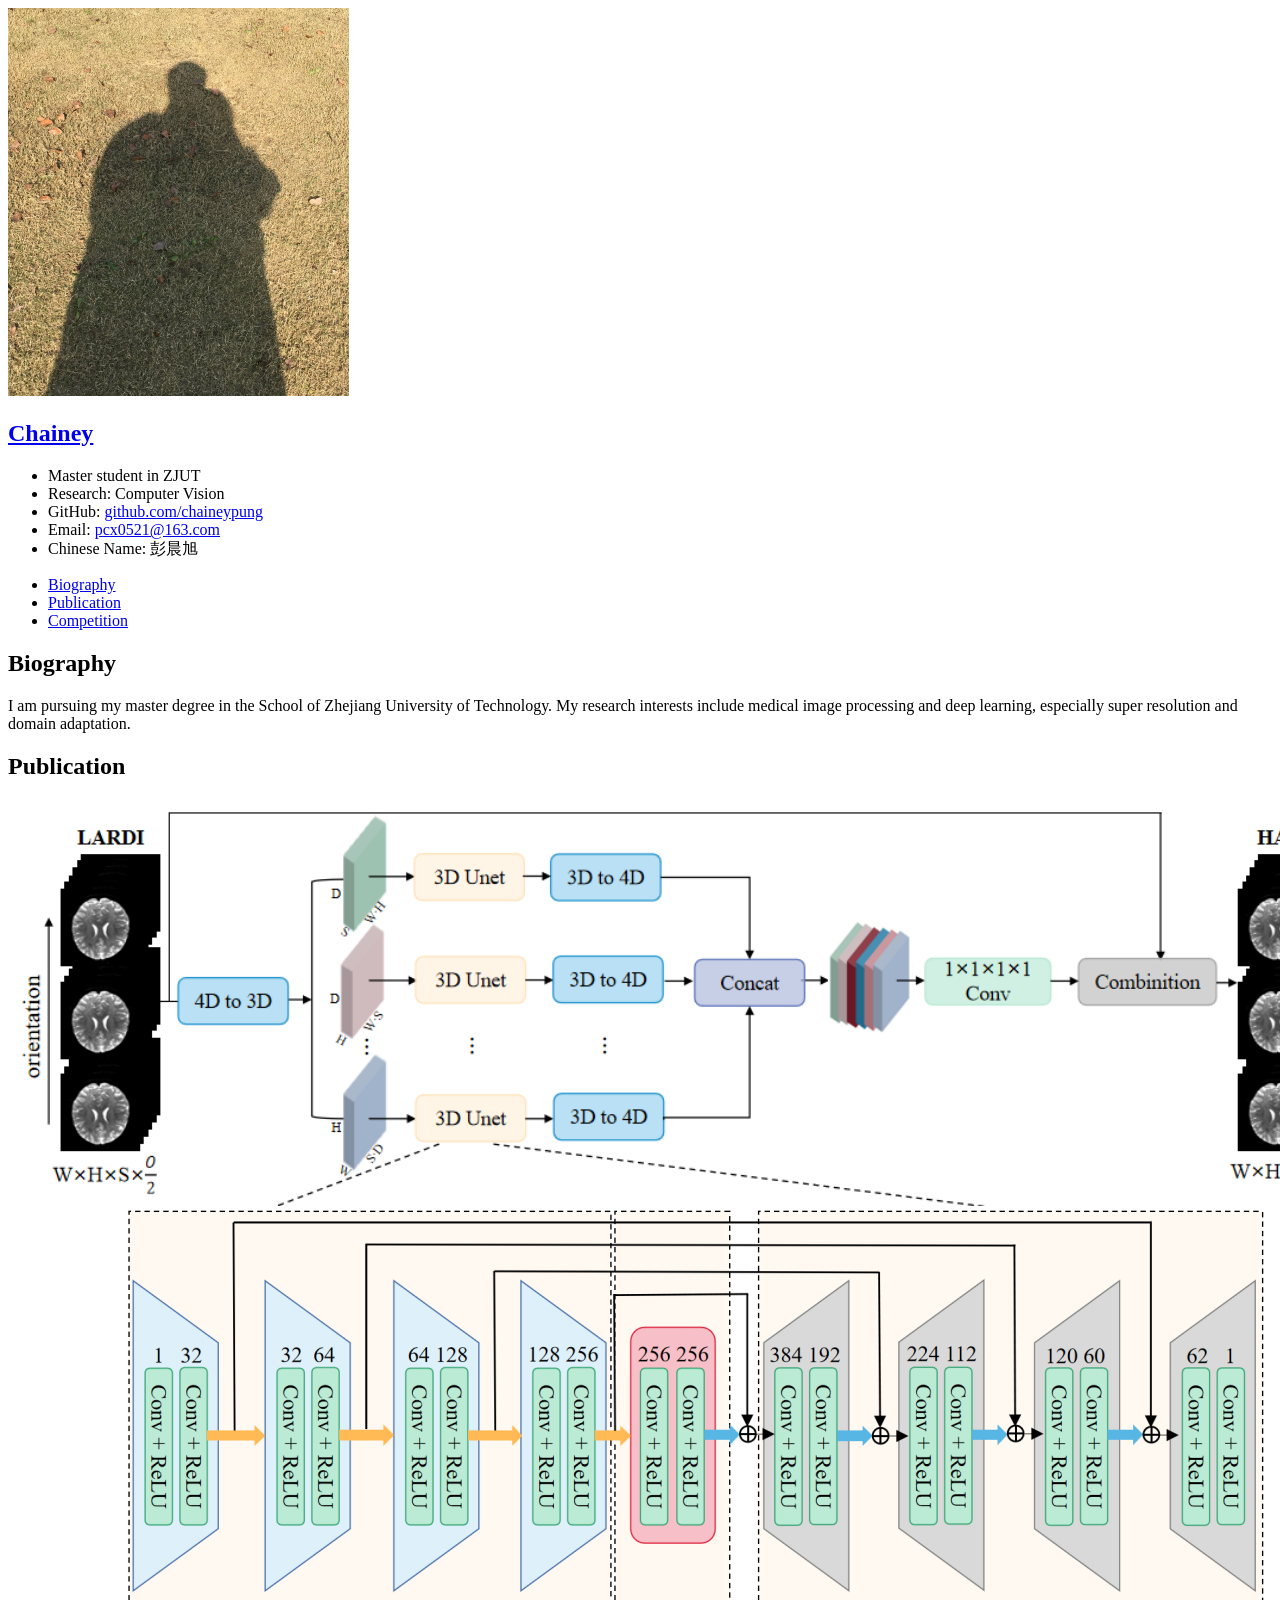
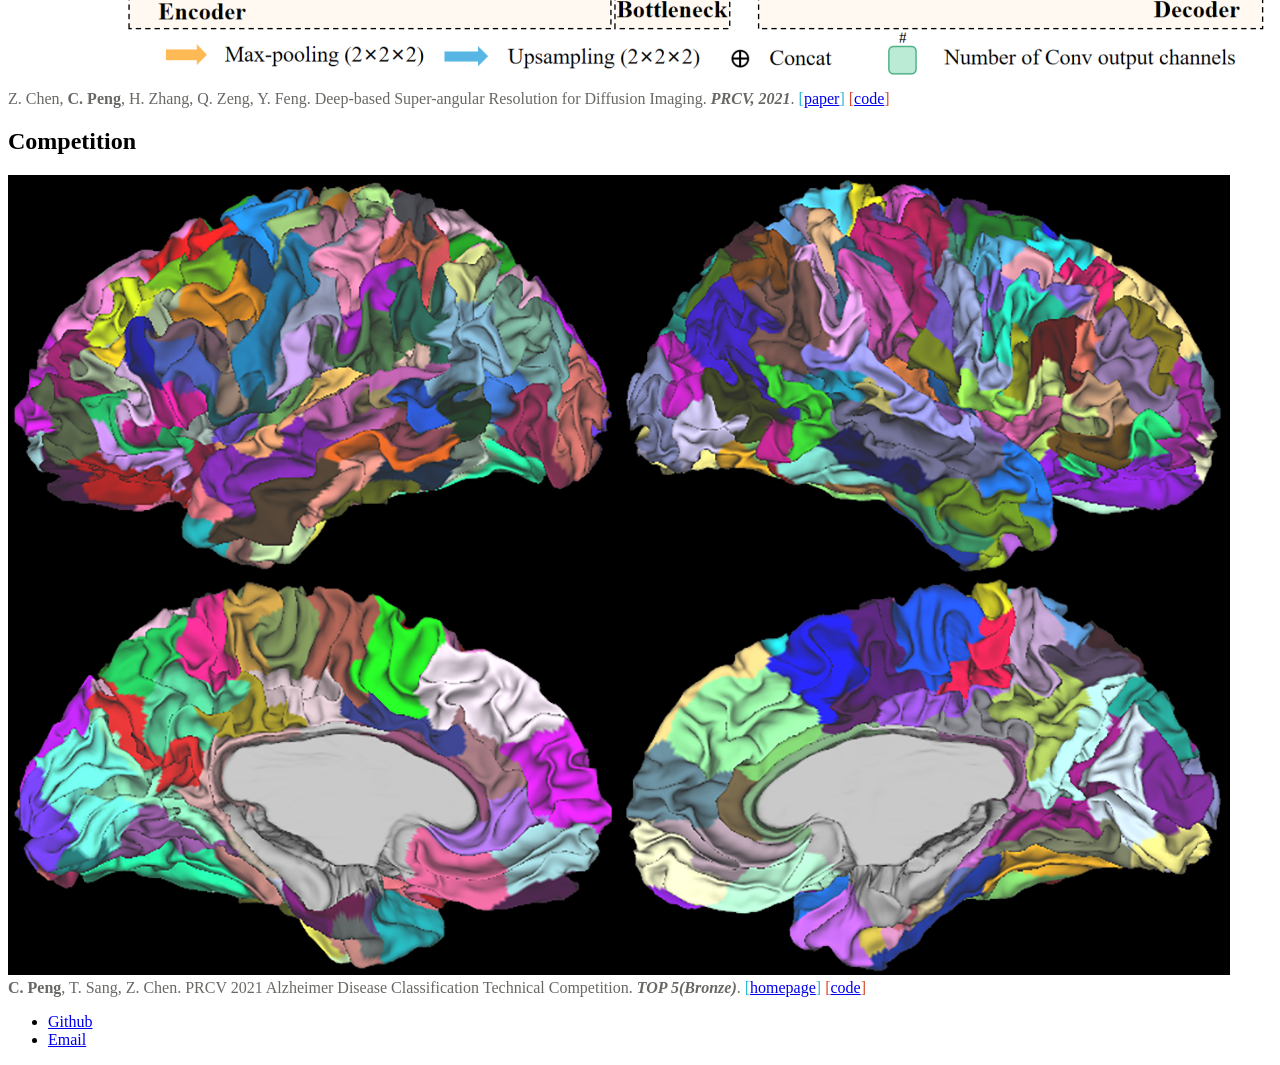
==== index.html @ bfbaca54 "Update index.html" ====
<!DOCTYPE HTML>
<!--
	Read Only by HTML5 UP
	html5up.net | @ajlkn
	Free for personal and commercial use under the CCA 3.0 license (html5up.net/license)
-->
<html>
	<head>
		<title>Home Page</title>
		<meta charset="utf-8" />
		<meta name="viewport" content="width=device-width, initial-scale=1, user-scalable=no" />
		<link rel="stylesheet" href="assets/css/main.css" />
	</head>
	<body class="is-preload">

		<!-- Header -->
			<section id="header">
				<header>
					<span class="image me"><img src="images/mee.png" alt="" /></span>
					<h1 id="logo"><a href="#">Chainey</a></h1>
					<p><div align="left">
						<ul>
							<li>Master student in ZJUT</li>
							<li>Research: Computer Vision</li>
							<li>GitHub: <a href="https://github.com/chaineypung">github.com/chaineypung</a></li>
							<li>Email: <a href="pcx0521@163.com">pcx0521@163.com</a></li>
							<li>Chinese Name: 彭晨旭</li>
						</ul>
					</div></p>
				</header>
				<nav id="nav">
					<ul>
						<li><a href="#one" class="active">Biography</a></li>
						<li><a href="#two">Publication</a></li>
						<li><a href="#three">Competition</a></li>
					</ul>
				</nav>
			</section>

		<!-- Wrapper -->
			<div id="wrapper">

				<!-- Main -->
					<div id="main">

						<!-- One -->
							<section id="one">
								<div class="container">
									<h2>Biography</h2>
									<p>I am pursuing my master degree in the School of Zhejiang University of Technology. My research interests include medical image processing and deep learning, especially super resolution and domain adaptation.</p>
								</div>
							</section>

						<!-- Two -->
							<section id="two">
								<div class="container">
									<h2>Publication</h2>
									<div class="features">
										<!-- articles -->
										<article>
											<a class="image"><img src="images/prcv2021.png" alt="" /></a>
											<div class="inner">
												<font size="3" color="#686864">Z. Chen, <b>C. Peng</b>, H. Zhang, Q. Zeng, Y. Feng. Deep-based Super-angular Resolution for Diffusion Imaging. <b><em>PRCV, 2021</em></b>.</font>
												<font size="3" color="#2FB7D8">[<a href="https://openaccess.thecvf.com/content/PRCV2021/html/Deep-based Super-angular Resolution for Diffusion Imaging.html">paper</a>] </font> 
												<font size="3" color="#D8492F">[<a href="https://github.com/chaineypung/DSRDI">code</a>] </font>  
											</div>
										</article>									
									</div>
								</div>
							</section>

							<!-- Three -->
							<section id="three">
								<div class="container">
									<h2>Competition</h2>
									<div class="features">
										<!-- articles -->
										<article>
											<a class="image"><img src="images/AD-Competition.png" alt="" /></a>
											<div class="inner">
												<font size="3" color="#686864"><b>C. Peng</b>, T. Sang, Z. Chen. PRCV 2021 Alzheimer Disease Classification Technical Competition. <b><em>TOP 5(Bronze)</em></b>.</font>
												<font size="3" color="#2FB7D8">[<a href="https://marketplace.huaweicloud.com/markets/aihub/modelhub/detail/?id=18ab4679-279c-4f41-af64-3e90ec583fdf">homepage</a>] </font> 
												<font size="3" color="#D8492F">[<a href="https://marketplace.huaweicloud.com/markets/aihub/modelhub/detail/?id=18ab4679-279c-4f41-af64-3e90ec583fdf">code</a>] </font>  
											</div>
										</article>
									</div>
								</div>
							</section>
					</div>

				<!-- Footer -->
					<footer>
						<div class="container">
							<ul class="icons">
								<li><a href="https://github.com/chaineypung" class="icon brands fa-github"><span class="label">Github</span></a></li>
								<li><a href="pcx0521@163.com" class="icon solid fa-envelope"><span class="label">Email</span></a></li>
							</ul>
						</div>
					</footer>

			</div>

		<!-- Scripts -->
			<script src="assets/js/jquery.min.js"></script>
			<script src="assets/js/jquery.scrollex.min.js"></script>
			<script src="assets/js/jquery.scrolly.min.js"></script>
			<script src="assets/js/browser.min.js"></script>
			<script src="assets/js/breakpoints.min.js"></script>
			<script src="assets/js/util.js"></script>
			<script src="assets/js/main.js"></script>

	</body>
</html>
---- assets/css/main.css ----
@import url("fontawesome-all.min.css");
@import url("https://fonts.googleapis.com/css?family=Lato:400,400italic,700,700italic|Source+Code+Pro:400");

/*
	Read Only by HTML5 UP
	html5up.net | @ajlkn
	Free for personal and commercial use under the CCA 3.0 license (html5up.net/license)
*/

html, body, div, span, applet, object,
iframe, h1, h2, h3, h4, h5, h6, p, blockquote,
pre, a, abbr, acronym, address, big, cite,
code, del, dfn, em, img, ins, kbd, q, s, samp,
small, strike, strong, sub, sup, tt, var, b,
u, i, center, dl, dt, dd, ol, ul, li, fieldset,
form, label, legend, table, caption, tbody,
tfoot, thead, tr, th, td, article, aside,
canvas, details, embed, figure, figcaption,
footer, header, hgroup, menu, nav, output, ruby,
section, summary, time, mark, audio, video {
	margin: 0;
	padding: 0;
	border: 0;
	font-size: 100%;
	font: inherit;
	vertical-align: baseline;}

article, aside, details, figcaption, figure,
footer, header, hgroup, menu, nav, section {
	display: block;}

body {
	line-height: 1;
}

ol, ul {
	list-style: none;
}

blockquote, q {
	quotes: none;
}

	blockquote:before, blockquote:after, q:before, q:after {
		content: '';
		content: none;
	}

table {
	border-collapse: collapse;
	border-spacing: 0;
}

body {
	-webkit-text-size-adjust: none;
}

mark {
	background-color: transparent;
	color: inherit;
}

input::-moz-focus-inner {
	border: 0;
	padding: 0;
}

input, select, textarea {
	-moz-appearance: none;
	-webkit-appearance: none;
	-ms-appearance: none;
	appearance: none;
}

/* Basic */

	html {
		box-sizing: border-box;
	}

	*, *:before, *:after {
		box-sizing: inherit;
	}

	body {
		background: #fff;
	}

		body.is-preload *, body.is-preload *:before, body.is-preload *:after {
			-moz-animation: none !important;
			-webkit-animation: none !important;
			-ms-animation: none !important;
			animation: none !important;
			-moz-transition: none !important;
			-webkit-transition: none !important;
			-ms-transition: none !important;
			transition: none !important;
		}

	body, input, select, textarea {
		color: #888;
		font-family: "Lato", sans-serif;
		font-size: 16pt;
		font-weight: 400;
		line-height: 1.75em;
	}

	a {
		-moz-transition: color 0.2s ease-in-out, border-color 0.2s ease-in-out;
		-webkit-transition: color 0.2s ease-in-out, border-color 0.2s ease-in-out;
		-ms-transition: color 0.2s ease-in-out, border-color 0.2s ease-in-out;
		transition: color 0.2s ease-in-out, border-color 0.2s ease-in-out;
		border-bottom: solid 1px #e4e4e4;
		color: inherit;
		text-decoration: none;
	}

		a:hover {
			border-bottom-color: transparent;
			color: #4acaa8 !important;
		}

	strong, b {
		color: #777;
		font-weight: 700;
	}

	em, i {
		font-style: italic;
	}

	p {
		margin: 0 0 2.25em 0;
	}

	h1, h2, h3, h4, h5, h6 {
		color: #777;
		font-weight: 700;
		line-height: 1em;
		margin: 0 0 0.5625em 0;
	}

		h1 a, h2 a, h3 a, h4 a, h5 a, h6 a {
			border: 0;
			color: inherit;
			text-decoration: none;
		}

	h2 {
		font-size: 2em;
		line-height: 1.5em;
	}

	h3 {
		font-size: 1.75em;
		line-height: 1.5em;
	}

	h4 {
		font-size: 1.25em;
		line-height: 1.5em;
	}

	h5 {
		font-size: 0.9em;
		line-height: 1.5em;
	}

	h6 {
		font-size: 0.7em;
		line-height: 1.5em;
	}

	sub {
		font-size: 0.8em;
		position: relative;
		top: 0.5em;
	}

	sup {
		font-size: 0.8em;
		position: relative;
		top: -0.5em;
	}

	hr {
		border: 0;
		border-bottom: solid 2px #f4f4f4;
		margin: 2.25em 0;
	}

		hr.major {
			margin: 3.375em 0;
		}

	blockquote {
		border-left: solid 8px #e4e4e4;
		font-style: italic;
		margin: 0 0 2.25em 0;
		padding: 0.5em 0 0.5em 2em;
	}

	code {
		background: #555;
		border-radius: 5px;
		color: #fff;
		font-family: "Source Code Pro", monospace;
		font-size: 0.9em;
		margin: 0 0.25em;
		padding: 0.25em 0.65em;
	}

	pre {
		font-family: "Source Code Pro", monospace;
		font-size: 0.9em;
		margin: 0 0 2.25em 0;
	}

		pre code {
			-webkit-overflow-scrolling: touch;
			display: block;
			line-height: 1.5em;
			overflow-x: auto;
			padding: 1em 1.5em;
		}

	.align-left {
		text-align: left;
	}

	.align-center {
		text-align: center;
	}

	.align-right {
		text-align: right;
	}

/* Row */

	.row {
		display: flex;
		flex-wrap: wrap;
		box-sizing: border-box;
		align-items: stretch;
	}

		.row > * {
			box-sizing: border-box;
		}

		.row.gtr-uniform > * > :last-child {
			margin-bottom: 0;
		}

		.row.aln-left {
			justify-content: flex-start;
		}

		.row.aln-center {
			justify-content: center;
		}

		.row.aln-right {
			justify-content: flex-end;
		}

		.row.aln-top {
			align-items: flex-start;
		}

		.row.aln-middle {
			align-items: center;
		}

		.row.aln-bottom {
			align-items: flex-end;
		}

		.row > .imp {
			order: -1;
		}

		.row > .col-1 {
			width: 8.33333%;
		}

		.row > .off-1 {
			margin-left: 8.33333%;
		}

		.row > .col-2 {
			width: 16.66667%;
		}

		.row > .off-2 {
			margin-left: 16.66667%;
		}

		.row > .col-3 {
			width: 25%;
		}

		.row > .off-3 {
			margin-left: 25%;
		}

		.row > .col-4 {
			width: 33.33333%;
		}

		.row > .off-4 {
			margin-left: 33.33333%;
		}

		.row > .col-5 {
			width: 41.66667%;
		}

		.row > .off-5 {
			margin-left: 41.66667%;
		}

		.row > .col-6 {
			width: 50%;
		}

		.row > .off-6 {
			margin-left: 50%;
		}

		.row > .col-7 {
			width: 58.33333%;
		}

		.row > .off-7 {
			margin-left: 58.33333%;
		}

		.row > .col-8 {
			width: 66.66667%;
		}

		.row > .off-8 {
			margin-left: 66.66667%;
		}

		.row > .col-9 {
			width: 75%;
		}

		.row > .off-9 {
			margin-left: 75%;
		}

		.row > .col-10 {
			width: 83.33333%;
		}

		.row > .off-10 {
			margin-left: 83.33333%;
		}

		.row > .col-11 {
			width: 91.66667%;
		}

		.row > .off-11 {
			margin-left: 91.66667%;
		}

		.row > .col-12 {
			width: 100%;
		}

		.row > .off-12 {
			margin-left: 100%;
		}

		.row.gtr-0 {
			margin-top: 0;
			margin-left: 0em;
		}

			.row.gtr-0 > * {
				padding: 0 0 0 0em;
			}

			.row.gtr-0.gtr-uniform {
				margin-top: 0em;
			}

				.row.gtr-0.gtr-uniform > * {
					padding-top: 0em;
				}

		.row.gtr-25 {
			margin-top: 0;
			margin-left: -0.5em;
		}

			.row.gtr-25 > * {
				padding: 0 0 0 0.5em;
			}

			.row.gtr-25.gtr-uniform {
				margin-top: -0.5em;
			}

				.row.gtr-25.gtr-uniform > * {
					padding-top: 0.5em;
				}

		.row.gtr-50 {
			margin-top: 0;
			margin-left: -1em;
		}

			.row.gtr-50 > * {
				padding: 0 0 0 1em;
			}

			.row.gtr-50.gtr-uniform {
				margin-top: -1em;
			}

				.row.gtr-50.gtr-uniform > * {
					padding-top: 1em;
				}

		.row {
			margin-top: 0;
			margin-left: -2em;
		}

			.row > * {
				padding: 0 0 0 2em;
			}

			.row.gtr-uniform {
				margin-top: -2em;
			}

				.row.gtr-uniform > * {
					padding-top: 2em;
				}

		.row.gtr-150 {
			margin-top: 0;
			margin-left: -3em;
		}

			.row.gtr-150 > * {
				padding: 0 0 0 3em;
			}

			.row.gtr-150.gtr-uniform {
				margin-top: -3em;
			}

				.row.gtr-150.gtr-uniform > * {
					padding-top: 3em;
				}

		.row.gtr-200 {
			margin-top: 0;
			margin-left: -4em;
		}

			.row.gtr-200 > * {
				padding: 0 0 0 4em;
			}

			.row.gtr-200.gtr-uniform {
				margin-top: -4em;
			}

				.row.gtr-200.gtr-uniform > * {
					padding-top: 4em;
				}

		@media screen and (max-width: 1680px) {

			.row {
				display: flex;
				flex-wrap: wrap;
				box-sizing: border-box;
				align-items: stretch;
			}

				.row > * {
					box-sizing: border-box;
				}

				.row.gtr-uniform > * > :last-child {
					margin-bottom: 0;
				}

				.row.aln-left {
					justify-content: flex-start;
				}

				.row.aln-center {
					justify-content: center;
				}

				.row.aln-right {
					justify-content: flex-end;
				}

				.row.aln-top {
					align-items: flex-start;
				}

				.row.aln-middle {
					align-items: center;
				}

				.row.aln-bottom {
					align-items: flex-end;
				}

				.row > .imp-xlarge {
					order: -1;
				}

				.row > .col-1-xlarge {
					width: 8.33333%;
				}

				.row > .off-1-xlarge {
					margin-left: 8.33333%;
				}

				.row > .col-2-xlarge {
					width: 16.66667%;
				}

				.row > .off-2-xlarge {
					margin-left: 16.66667%;
				}

				.row > .col-3-xlarge {
					width: 25%;
				}

				.row > .off-3-xlarge {
					margin-left: 25%;
				}

				.row > .col-4-xlarge {
					width: 33.33333%;
				}

				.row > .off-4-xlarge {
					margin-left: 33.33333%;
				}

				.row > .col-5-xlarge {
					width: 41.66667%;
				}

				.row > .off-5-xlarge {
					margin-left: 41.66667%;
				}

				.row > .col-6-xlarge {
					width: 50%;
				}

				.row > .off-6-xlarge {
					margin-left: 50%;
				}

				.row > .col-7-xlarge {
					width: 58.33333%;
				}

				.row > .off-7-xlarge {
					margin-left: 58.33333%;
				}

				.row > .col-8-xlarge {
					width: 66.66667%;
				}

				.row > .off-8-xlarge {
					margin-left: 66.66667%;
				}

				.row > .col-9-xlarge {
					width: 75%;
				}

				.row > .off-9-xlarge {
					margin-left: 75%;
				}

				.row > .col-10-xlarge {
					width: 83.33333%;
				}

				.row > .off-10-xlarge {
					margin-left: 83.33333%;
				}

				.row > .col-11-xlarge {
					width: 91.66667%;
				}

				.row > .off-11-xlarge {
					margin-left: 91.66667%;
				}

				.row > .col-12-xlarge {
					width: 100%;
				}

				.row > .off-12-xlarge {
					margin-left: 100%;
				}

				.row.gtr-0 {
					margin-top: 0;
					margin-left: 0em;
				}

					.row.gtr-0 > * {
						padding: 0 0 0 0em;
					}

					.row.gtr-0.gtr-uniform {
						margin-top: 0em;
					}

						.row.gtr-0.gtr-uniform > * {
							padding-top: 0em;
						}

				.row.gtr-25 {
					margin-top: 0;
					margin-left: -0.5em;
				}

					.row.gtr-25 > * {
						padding: 0 0 0 0.5em;
					}

					.row.gtr-25.gtr-uniform {
						margin-top: -0.5em;
					}

						.row.gtr-25.gtr-uniform > * {
							padding-top: 0.5em;
						}

				.row.gtr-50 {
					margin-top: 0;
					margin-left: -1em;
				}

					.row.gtr-50 > * {
						padding: 0 0 0 1em;
					}

					.row.gtr-50.gtr-uniform {
						margin-top: -1em;
					}

						.row.gtr-50.gtr-uniform > * {
							padding-top: 1em;
						}

				.row {
					margin-top: 0;
					margin-left: -2em;
				}

					.row > * {
						padding: 0 0 0 2em;
					}

					.row.gtr-uniform {
						margin-top: -2em;
					}

						.row.gtr-uniform > * {
							padding-top: 2em;
						}

				.row.gtr-150 {
					margin-top: 0;
					margin-left: -3em;
				}

					.row.gtr-150 > * {
						padding: 0 0 0 3em;
					}

					.row.gtr-150.gtr-uniform {
						margin-top: -3em;
					}

						.row.gtr-150.gtr-uniform > * {
							padding-top: 3em;
						}

				.row.gtr-200 {
					margin-top: 0;
					margin-left: -4em;
				}

					.row.gtr-200 > * {
						padding: 0 0 0 4em;
					}

					.row.gtr-200.gtr-uniform {
						margin-top: -4em;
					}

						.row.gtr-200.gtr-uniform > * {
							padding-top: 4em;
						}

		}

		@media screen and (max-width: 1280px) {

			.row {
				display: flex;
				flex-wrap: wrap;
				box-sizing: border-box;
				align-items: stretch;
			}

				.row > * {
					box-sizing: border-box;
				}

				.row.gtr-uniform > * > :last-child {
					margin-bottom: 0;
				}

				.row.aln-left {
					justify-content: flex-start;
				}

				.row.aln-center {
					justify-content: center;
				}

				.row.aln-right {
					justify-content: flex-end;
				}

				.row.aln-top {
					align-items: flex-start;
				}

				.row.aln-middle {
					align-items: center;
				}

				.row.aln-bottom {
					align-items: flex-end;
				}

				.row > .imp-large {
					order: -1;
				}

				.row > .col-1-large {
					width: 8.33333%;
				}

				.row > .off-1-large {
					margin-left: 8.33333%;
				}

				.row > .col-2-large {
					width: 16.66667%;
				}

				.row > .off-2-large {
					margin-left: 16.66667%;
				}

				.row > .col-3-large {
					width: 25%;
				}

				.row > .off-3-large {
					margin-left: 25%;
				}

				.row > .col-4-large {
					width: 33.33333%;
				}

				.row > .off-4-large {
					margin-left: 33.33333%;
				}

				.row > .col-5-large {
					width: 41.66667%;
				}

				.row > .off-5-large {
					margin-left: 41.66667%;
				}

				.row > .col-6-large {
					width: 50%;
				}

				.row > .off-6-large {
					margin-left: 50%;
				}

				.row > .col-7-large {
					width: 58.33333%;
				}

				.row > .off-7-large {
					margin-left: 58.33333%;
				}

				.row > .col-8-large {
					width: 66.66667%;
				}

				.row > .off-8-large {
					margin-left: 66.66667%;
				}

				.row > .col-9-large {
					width: 75%;
				}

				.row > .off-9-large {
					margin-left: 75%;
				}

				.row > .col-10-large {
					width: 83.33333%;
				}

				.row > .off-10-large {
					margin-left: 83.33333%;
				}

				.row > .col-11-large {
					width: 91.66667%;
				}

				.row > .off-11-large {
					margin-left: 91.66667%;
				}

				.row > .col-12-large {
					width: 100%;
				}

				.row > .off-12-large {
					margin-left: 100%;
				}

				.row.gtr-0 {
					margin-top: 0;
					margin-left: 0em;
				}

					.row.gtr-0 > * {
						padding: 0 0 0 0em;
					}

					.row.gtr-0.gtr-uniform {
						margin-top: 0em;
					}

						.row.gtr-0.gtr-uniform > * {
							padding-top: 0em;
						}

				.row.gtr-25 {
					margin-top: 0;
					margin-left: -0.375em;
				}

					.row.gtr-25 > * {
						padding: 0 0 0 0.375em;
					}

					.row.gtr-25.gtr-uniform {
						margin-top: -0.375em;
					}

						.row.gtr-25.gtr-uniform > * {
							padding-top: 0.375em;
						}

				.row.gtr-50 {
					margin-top: 0;
					margin-left: -0.75em;
				}

					.row.gtr-50 > * {
						padding: 0 0 0 0.75em;
					}

					.row.gtr-50.gtr-uniform {
						margin-top: -0.75em;
					}

						.row.gtr-50.gtr-uniform > * {
							padding-top: 0.75em;
						}

				.row {
					margin-top: 0;
					margin-left: -1.5em;
				}

					.row > * {
						padding: 0 0 0 1.5em;
					}

					.row.gtr-uniform {
						margin-top: -1.5em;
					}

						.row.gtr-uniform > * {
							padding-top: 1.5em;
						}

				.row.gtr-150 {
					margin-top: 0;
					margin-left: -2.25em;
				}

					.row.gtr-150 > * {
						padding: 0 0 0 2.25em;
					}

					.row.gtr-150.gtr-uniform {
						margin-top: -2.25em;
					}

						.row.gtr-150.gtr-uniform > * {
							padding-top: 2.25em;
						}

				.row.gtr-200 {
					margin-top: 0;
					margin-left: -3em;
				}

					.row.gtr-200 > * {
						padding: 0 0 0 3em;
					}

					.row.gtr-200.gtr-uniform {
						margin-top: -3em;
					}

						.row.gtr-200.gtr-uniform > * {
							padding-top: 3em;
						}

		}

		@media screen and (max-width: 1024px) {

			.row {
				display: flex;
				flex-wrap: wrap;
				box-sizing: border-box;
				align-items: stretch;
			}

				.row > * {
					box-sizing: border-box;
				}

				.row.gtr-uniform > * > :last-child {
					margin-bottom: 0;
				}

				.row.aln-left {
					justify-content: flex-start;
				}

				.row.aln-center {
					justify-content: center;
				}

				.row.aln-right {
					justify-content: flex-end;
				}

				.row.aln-top {
					align-items: flex-start;
				}

				.row.aln-middle {
					align-items: center;
				}

				.row.aln-bottom {
					align-items: flex-end;
				}

				.row > .imp-medium {
					order: -1;
				}

				.row > .col-1-medium {
					width: 8.33333%;
				}

				.row > .off-1-medium {
					margin-left: 8.33333%;
				}

				.row > .col-2-medium {
					width: 16.66667%;
				}

				.row > .off-2-medium {
					margin-left: 16.66667%;
				}

				.row > .col-3-medium {
					width: 25%;
				}

				.row > .off-3-medium {
					margin-left: 25%;
				}

				.row > .col-4-medium {
					width: 33.33333%;
				}

				.row > .off-4-medium {
					margin-left: 33.33333%;
				}

				.row > .col-5-medium {
					width: 41.66667%;
				}

				.row > .off-5-medium {
					margin-left: 41.66667%;
				}

				.row > .col-6-medium {
					width: 50%;
				}

				.row > .off-6-medium {
					margin-left: 50%;
				}

				.row > .col-7-medium {
					width: 58.33333%;
				}

				.row > .off-7-medium {
					margin-left: 58.33333%;
				}

				.row > .col-8-medium {
					width: 66.66667%;
				}

				.row > .off-8-medium {
					margin-left: 66.66667%;
				}

				.row > .col-9-medium {
					width: 75%;
				}

				.row > .off-9-medium {
					margin-left: 75%;
				}

				.row > .col-10-medium {
					width: 83.33333%;
				}

				.row > .off-10-medium {
					margin-left: 83.33333%;
				}

				.row > .col-11-medium {
					width: 91.66667%;
				}

				.row > .off-11-medium {
					margin-left: 91.66667%;
				}

				.row > .col-12-medium {
					width: 100%;
				}

				.row > .off-12-medium {
					margin-left: 100%;
				}

				.row.gtr-0 {
					margin-top: 0;
					margin-left: 0em;
				}

					.row.gtr-0 > * {
						padding: 0 0 0 0em;
					}

					.row.gtr-0.gtr-uniform {
						margin-top: 0em;
					}

						.row.gtr-0.gtr-uniform > * {
							padding-top: 0em;
						}

				.row.gtr-25 {
					margin-top: 0;
					margin-left: -0.375em;
				}

					.row.gtr-25 > * {
						padding: 0 0 0 0.375em;
					}

					.row.gtr-25.gtr-uniform {
						margin-top: -0.375em;
					}

						.row.gtr-25.gtr-uniform > * {
							padding-top: 0.375em;
						}

				.row.gtr-50 {
					margin-top: 0;
					margin-left: -0.75em;
				}

					.row.gtr-50 > * {
						padding: 0 0 0 0.75em;
					}

					.row.gtr-50.gtr-uniform {
						margin-top: -0.75em;
					}

						.row.gtr-50.gtr-uniform > * {
							padding-top: 0.75em;
						}

				.row {
					margin-top: 0;
					margin-left: -1.5em;
				}

					.row > * {
						padding: 0 0 0 1.5em;
					}

					.row.gtr-uniform {
						margin-top: -1.5em;
					}

						.row.gtr-uniform > * {
							padding-top: 1.5em;
						}

				.row.gtr-150 {
					margin-top: 0;
					margin-left: -2.25em;
				}

					.row.gtr-150 > * {
						padding: 0 0 0 2.25em;
					}

					.row.gtr-150.gtr-uniform {
						margin-top: -2.25em;
					}

						.row.gtr-150.gtr-uniform > * {
							padding-top: 2.25em;
						}

				.row.gtr-200 {
					margin-top: 0;
					margin-left: -3em;
				}

					.row.gtr-200 > * {
						padding: 0 0 0 3em;
					}

					.row.gtr-200.gtr-uniform {
						margin-top: -3em;
					}

						.row.gtr-200.gtr-uniform > * {
							padding-top: 3em;
						}

		}

		@media screen and (max-width: 736px) {

			.row {
				display: flex;
				flex-wrap: wrap;
				box-sizing: border-box;
				align-items: stretch;
			}

				.row > * {
					box-sizing: border-box;
				}

				.row.gtr-uniform > * > :last-child {
					margin-bottom: 0;
				}

				.row.aln-left {
					justify-content: flex-start;
				}

				.row.aln-center {
					justify-content: center;
				}

				.row.aln-right {
					justify-content: flex-end;
				}

				.row.aln-top {
					align-items: flex-start;
				}

				.row.aln-middle {
					align-items: center;
				}

				.row.aln-bottom {
					align-items: flex-end;
				}

				.row > .imp-small {
					order: -1;
				}

				.row > .col-1-small {
					width: 8.33333%;
				}

				.row > .off-1-small {
					margin-left: 8.33333%;
				}

				.row > .col-2-small {
					width: 16.66667%;
				}

				.row > .off-2-small {
					margin-left: 16.66667%;
				}

				.row > .col-3-small {
					width: 25%;
				}

				.row > .off-3-small {
					margin-left: 25%;
				}

				.row > .col-4-small {
					width: 33.33333%;
				}

				.row > .off-4-small {
					margin-left: 33.33333%;
				}

				.row > .col-5-small {
					width: 41.66667%;
				}

				.row > .off-5-small {
					margin-left: 41.66667%;
				}

				.row > .col-6-small {
					width: 50%;
				}

				.row > .off-6-small {
					margin-left: 50%;
				}

				.row > .col-7-small {
					width: 58.33333%;
				}

				.row > .off-7-small {
					margin-left: 58.33333%;
				}

				.row > .col-8-small {
					width: 66.66667%;
				}

				.row > .off-8-small {
					margin-left: 66.66667%;
				}

				.row > .col-9-small {
					width: 75%;
				}

				.row > .off-9-small {
					margin-left: 75%;
				}

				.row > .col-10-small {
					width: 83.33333%;
				}

				.row > .off-10-small {
					margin-left: 83.33333%;
				}

				.row > .col-11-small {
					width: 91.66667%;
				}

				.row > .off-11-small {
					margin-left: 91.66667%;
				}

				.row > .col-12-small {
					width: 100%;
				}

				.row > .off-12-small {
					margin-left: 100%;
				}

				.row.gtr-0 {
					margin-top: 0;
					margin-left: 0em;
				}

					.row.gtr-0 > * {
						padding: 0 0 0 0em;
					}

					.row.gtr-0.gtr-uniform {
						margin-top: 0em;
					}

						.row.gtr-0.gtr-uniform > * {
							padding-top: 0em;
						}

				.row.gtr-25 {
					margin-top: 0;
					margin-left: -0.3125em;
				}

					.row.gtr-25 > * {
						padding: 0 0 0 0.3125em;
					}

					.row.gtr-25.gtr-uniform {
						margin-top: -0.3125em;
					}

						.row.gtr-25.gtr-uniform > * {
							padding-top: 0.3125em;
						}

				.row.gtr-50 {
					margin-top: 0;
					margin-left: -0.625em;
				}

					.row.gtr-50 > * {
						padding: 0 0 0 0.625em;
					}

					.row.gtr-50.gtr-uniform {
						margin-top: -0.625em;
					}

						.row.gtr-50.gtr-uniform > * {
							padding-top: 0.625em;
						}

				.row {
					margin-top: 0;
					margin-left: -1.25em;
				}

					.row > * {
						padding: 0 0 0 1.25em;
					}

					.row.gtr-uniform {
						margin-top: -1.25em;
					}

						.row.gtr-uniform > * {
							padding-top: 1.25em;
						}

				.row.gtr-150 {
					margin-top: 0;
					margin-left: -1.875em;
				}

					.row.gtr-150 > * {
						padding: 0 0 0 1.875em;
					}

					.row.gtr-150.gtr-uniform {
						margin-top: -1.875em;
					}

						.row.gtr-150.gtr-uniform > * {
							padding-top: 1.875em;
						}

				.row.gtr-200 {
					margin-top: 0;
					margin-left: -2.5em;
				}

					.row.gtr-200 > * {
						padding: 0 0 0 2.5em;
					}

					.row.gtr-200.gtr-uniform {
						margin-top: -2.5em;
					}

						.row.gtr-200.gtr-uniform > * {
							padding-top: 2.5em;
						}

		}

		@media screen and (max-width: 480px) {

			.row {
				display: flex;
				flex-wrap: wrap;
				box-sizing: border-box;
				align-items: stretch;
			}

				.row > * {
					box-sizing: border-box;
				}

				.row.gtr-uniform > * > :last-child {
					margin-bottom: 0;
				}

				.row.aln-left {
					justify-content: flex-start;
				}

				.row.aln-center {
					justify-content: center;
				}

				.row.aln-right {
					justify-content: flex-end;
				}

				.row.aln-top {
					align-items: flex-start;
				}

				.row.aln-middle {
					align-items: center;
				}

				.row.aln-bottom {
					align-items: flex-end;
				}

				.row > .imp-xsmall {
					order: -1;
				}

				.row > .col-1-xsmall {
					width: 8.33333%;
				}

				.row > .off-1-xsmall {
					margin-left: 8.33333%;
				}

				.row > .col-2-xsmall {
					width: 16.66667%;
				}

				.row > .off-2-xsmall {
					margin-left: 16.66667%;
				}

				.row > .col-3-xsmall {
					width: 25%;
				}

				.row > .off-3-xsmall {
					margin-left: 25%;
				}

				.row > .col-4-xsmall {
					width: 33.33333%;
				}

				.row > .off-4-xsmall {
					margin-left: 33.33333%;
				}

				.row > .col-5-xsmall {
					width: 41.66667%;
				}

				.row > .off-5-xsmall {
					margin-left: 41.66667%;
				}

				.row > .col-6-xsmall {
					width: 50%;
				}

				.row > .off-6-xsmall {
					margin-left: 50%;
				}

				.row > .col-7-xsmall {
					width: 58.33333%;
				}

				.row > .off-7-xsmall {
					margin-left: 58.33333%;
				}

				.row > .col-8-xsmall {
					width: 66.66667%;
				}

				.row > .off-8-xsmall {
					margin-left: 66.66667%;
				}

				.row > .col-9-xsmall {
					width: 75%;
				}

				.row > .off-9-xsmall {
					margin-left: 75%;
				}

				.row > .col-10-xsmall {
					width: 83.33333%;
				}

				.row > .off-10-xsmall {
					margin-left: 83.33333%;
				}

				.row > .col-11-xsmall {
					width: 91.66667%;
				}

				.row > .off-11-xsmall {
					margin-left: 91.66667%;
				}

				.row > .col-12-xsmall {
					width: 100%;
				}

				.row > .off-12-xsmall {
					margin-left: 100%;
				}

				.row.gtr-0 {
					margin-top: 0;
					margin-left: 0em;
				}

					.row.gtr-0 > * {
						padding: 0 0 0 0em;
					}

					.row.gtr-0.gtr-uniform {
						margin-top: 0em;
					}

						.row.gtr-0.gtr-uniform > * {
							padding-top: 0em;
						}

				.row.gtr-25 {
					margin-top: 0;
					margin-left: -0.3125em;
				}

					.row.gtr-25 > * {
						padding: 0 0 0 0.3125em;
					}

					.row.gtr-25.gtr-uniform {
						margin-top: -0.3125em;
					}

						.row.gtr-25.gtr-uniform > * {
							padding-top: 0.3125em;
						}

				.row.gtr-50 {
					margin-top: 0;
					margin-left: -0.625em;
				}

					.row.gtr-50 > * {
						padding: 0 0 0 0.625em;
					}

					.row.gtr-50.gtr-uniform {
						margin-top: -0.625em;
					}

						.row.gtr-50.gtr-uniform > * {
							padding-top: 0.625em;
						}

				.row {
					margin-top: 0;
					margin-left: -1.25em;
				}

					.row > * {
						padding: 0 0 0 1.25em;
					}

					.row.gtr-uniform {
						margin-top: -1.25em;
					}

						.row.gtr-uniform > * {
							padding-top: 1.25em;
						}

				.row.gtr-150 {
					margin-top: 0;
					margin-left: -1.875em;
				}

					.row.gtr-150 > * {
						padding: 0 0 0 1.875em;
					}

					.row.gtr-150.gtr-uniform {
						margin-top: -1.875em;
					}

						.row.gtr-150.gtr-uniform > * {
							padding-top: 1.875em;
						}

				.row.gtr-200 {
					margin-top: 0;
					margin-left: -2.5em;
				}

					.row.gtr-200 > * {
						padding: 0 0 0 2.5em;
					}

					.row.gtr-200.gtr-uniform {
						margin-top: -2.5em;
					}

						.row.gtr-200.gtr-uniform > * {
							padding-top: 2.5em;
						}

		}

/* Container */

	.container {
		margin: 0 auto;
		max-width: calc(100% - 4.5em);
		width: 45em;
	}

		.container.xsmall {
			width: 11.25em;
		}

		.container.small {
			width: 22.5em;
		}

		.container.medium {
			width: 33.75em;
		}

		.container.large {
			width: 56.25em;
		}

		.container.xlarge {
			width: 67.5em;
		}

		.container.max {
			width: 100%;
		}

		@media screen and (max-width: 1024px) {

			.container {
				width: 100% !important;
			}

		}

		@media screen and (max-width: 480px) {

			.container {
				max-width: calc(100% - 3.375em);
			}

		}

/* Section/Article */

	section.special, article.special {
		text-align: center;
	}

	header p {
		color: #aaa;
		position: relative;
		margin: 0 0 1.6875em 0;
	}

	header h2 + p {
		font-size: 1.25em;
		margin-top: -0.5em;
		line-height: 1.5em;
	}

	header h3 + p {
		font-size: 1.1em;
		margin-top: -0.35em;
		line-height: 1.5em;
	}

	header h4 + p,
	header h5 + p,
	header h6 + p {
		font-size: 0.9em;
		margin-top: -0.25em;
		line-height: 1.5em;
	}

	header.major h2 {
		color: #4acaa8;
		font-size: 3.5em;
	}

		header.major h2 + p {
			color: #777;
			font-size: 1.75em;
			font-weight: 700;
			margin-top: -0.75em;
		}

/* Form */

	form {
		margin: 0 0 2.25em 0;
	}

	label {
		color: #777;
		display: block;
		font-size: 0.9em;
		font-weight: 700;
		margin: 0 0 1.125em 0;
	}

	input::-moz-focus-inner {
		border: 0;
		padding: 0;
	}

	input[type="text"],
	input[type="password"],
	input[type="email"],
	select,
	textarea {
		-moz-appearance: none;
		-webkit-appearance: none;
		-ms-appearance: none;
		appearance: none;
		border-radius: 5px;
		border: none;
		border: solid 2px #e4e4e4;
		color: inherit;
		display: block;
		outline: 0;
		padding: 0 1em;
		text-decoration: none;
		width: 100%;
	}

		input[type="text"]:invalid,
		input[type="password"]:invalid,
		input[type="email"]:invalid,
		select:invalid,
		textarea:invalid {
			box-shadow: none;
		}

		input[type="text"]:focus,
		input[type="password"]:focus,
		input[type="email"]:focus,
		select:focus,
		textarea:focus {
			border-color: #4acaa8;
		}

	select {
		background-image: url("data:image/svg+xml;charset=utf8,%3Csvg xmlns='http://www.w3.org/2000/svg' width='40' height='40' preserveAspectRatio='none' viewBox='0 0 40 40'%3E%3Cpath d='M9.4,12.3l10.4,10.4l10.4-10.4c0.2-0.2,0.5-0.4,0.9-0.4c0.3,0,0.6,0.1,0.9,0.4l3.3,3.3c0.2,0.2,0.4,0.5,0.4,0.9 c0,0.4-0.1,0.6-0.4,0.9L20.7,31.9c-0.2,0.2-0.5,0.4-0.9,0.4c-0.3,0-0.6-0.1-0.9-0.4L4.3,17.3c-0.2-0.2-0.4-0.5-0.4-0.9 c0-0.4,0.1-0.6,0.4-0.9l3.3-3.3c0.2-0.2,0.5-0.4,0.9-0.4S9.1,12.1,9.4,12.3z' fill='%23e4e4e4' /%3E%3C/svg%3E");
		background-size: 1.25em;
		background-repeat: no-repeat;
		background-position: calc(100% - 1em) center;
		height: 2.75em;
		padding-right: 2.75em;
		text-overflow: ellipsis;
	}

		select option {
			color: #777;
			background: #fff;
		}

		select:focus::-ms-value {
			background-color: transparent;
		}

		select::-ms-expand {
			display: none;
		}

	input[type="text"],
	input[type="password"],
	input[type="email"],
	select {
		height: 2.75em;
	}

	textarea {
		padding: 0.75em 1em;
	}

	input[type="checkbox"],
	input[type="radio"] {
		-moz-appearance: none;
		-webkit-appearance: none;
		-ms-appearance: none;
		appearance: none;
		display: block;
		float: left;
		margin-right: -2em;
		opacity: 0;
		width: 1em;
		z-index: -1;
	}

		input[type="checkbox"] + label,
		input[type="radio"] + label {
			text-decoration: none;
			color: #888;
			cursor: pointer;
			display: inline-block;
			font-size: 1em;
			font-weight: 400;
			padding-left: 2.4em;
			padding-right: 0.75em;
			position: relative;
		}

			input[type="checkbox"] + label:before,
			input[type="radio"] + label:before {
				-moz-osx-font-smoothing: grayscale;
				-webkit-font-smoothing: antialiased;
				display: inline-block;
				font-style: normal;
				font-variant: normal;
				text-rendering: auto;
				line-height: 1;
				text-transform: none !important;
				font-family: 'Font Awesome 5 Free';
				font-weight: 900;
			}

			input[type="checkbox"] + label:before,
			input[type="radio"] + label:before {
				background: #fafafa;
				border-radius: 5px;
				border: solid 2px #e4e4e4;
				content: '';
				display: inline-block;
				font-size: 0.8em;
				height: 2.0625em;
				left: 0;
				line-height: 2.0625em;
				position: absolute;
				text-align: center;
				top: 0;
				width: 2.0625em;
			}

		input[type="checkbox"]:checked + label:before,
		input[type="radio"]:checked + label:before {
			background: #989898;
			border-color: #989898;
			color: #ffffff;
			content: '\f00c';
		}

		input[type="checkbox"]:focus + label:before,
		input[type="radio"]:focus + label:before {
			border-color: #4acaa8;
		}

	input[type="checkbox"] + label:before {
		border-radius: 5px;
	}

	input[type="radio"] + label:before {
		border-radius: 100%;
	}

	::-webkit-input-placeholder {
		color: #aaa !important;
		font-style: italic;
		opacity: 1.0;
	}

	:-moz-placeholder {
		color: #aaa !important;
		font-style: italic;
		opacity: 1.0;
	}

	::-moz-placeholder {
		color: #aaa !important;
		font-style: italic;
		opacity: 1.0;
	}

	:-ms-input-placeholder {
		color: #aaa !important;
		font-style: italic;
		opacity: 1.0;
	}

/* Box */

	.box {
		border-radius: 5px;
		border: solid 2px #e4e4e4;
		margin-bottom: 2.25em;
		padding: 1.5em;
	}

		.box > :last-child,
		.box > :last-child > :last-child,
		.box > :last-child > :last-child > :last-child {
			margin-bottom: 0;
		}

		.box.alt {
			border: 0;
			border-radius: 0;
			padding: 0;
		}

/* Icon */

	.icon {
		text-decoration: none;
		border-bottom: none;
		position: relative;
	}

		.icon:before {
			-moz-osx-font-smoothing: grayscale;
			-webkit-font-smoothing: antialiased;
			display: inline-block;
			font-style: normal;
			font-variant: normal;
			text-rendering: auto;
			line-height: 1;
			text-transform: none !important;
			font-family: 'Font Awesome 5 Free';
			font-weight: 400;
		}

		.icon > .label {
			display: none;
		}

		.icon:before {
			line-height: inherit;
		}

		.icon.solid:before {
			font-weight: 900;
		}

		.icon.brands:before {
			font-family: 'Font Awesome 5 Brands';
		}

/* Image */

	.image {
		border-radius: 5px;
		border: 0;
		display: inline-block;
		position: relative;
	}

		.image[data-position] img {
			-moz-object-fit: cover;
			-webkit-object-fit: cover;
			-ms-object-fit: cover;
			object-fit: cover;
			display: block;
			position: absolute;
			top: 0;
			left: 0;
			width: 100%;
			height: 100%;
		}

		.image[data-position="top left"] img {
			-moz-object-position: top left;
			-webkit-object-position: top left;
			-ms-object-position: top left;
			object-position: top left;
		}

		.image[data-position="top"] img {
			-moz-object-position: top;
			-webkit-object-position: top;
			-ms-object-position: top;
			object-position: top;
		}

		.image[data-position="top right"] img {
			-moz-object-position: top right;
			-webkit-object-position: top right;
			-ms-object-position: top right;
			object-position: top right;
		}

		.image[data-position="right"] img {
			-moz-object-position: right;
			-webkit-object-position: right;
			-ms-object-position: right;
			object-position: right;
		}

		.image[data-position="bottom right"] img {
			-moz-object-position: bottom right;
			-webkit-object-position: bottom right;
			-ms-object-position: bottom right;
			object-position: bottom right;
		}

		.image[data-position="bottom"] img {
			-moz-object-position: bottom;
			-webkit-object-position: bottom;
			-ms-object-position: bottom;
			object-position: bottom;
		}

		.image[data-position="bottom left"] img {
			-moz-object-position: bottom left;
			-webkit-object-position: bottom left;
			-ms-object-position: bottom left;
			object-position: bottom left;
		}

		.image[data-position="left"] img {
			-moz-object-position: left;
			-webkit-object-position: left;
			-ms-object-position: left;
			object-position: left;
		}

		.image[data-position="center"] img {
			-moz-object-position: center;
			-webkit-object-position: center;
			-ms-object-position: center;
			object-position: center;
		}

		.image[data-position="25% 25%"] img {
			-moz-object-position: 25% 25%;
			-webkit-object-position: 25% 25%;
			-ms-object-position: 25% 25%;
			object-position: 25% 25%;
		}

		.image[data-position="75% 25%"] img {
			-moz-object-position: 75% 25%;
			-webkit-object-position: 75% 25%;
			-ms-object-position: 75% 25%;
			object-position: 75% 25%;
		}

		.image[data-position="75% 75%"] img {
			-moz-object-position: 75% 75%;
			-webkit-object-position: 75% 75%;
			-ms-object-position: 75% 75%;
			object-position: 75% 75%;
		}

		.image[data-position="25% 75%"] img {
			-moz-object-position: 25% 75%;
			-webkit-object-position: 25% 75%;
			-ms-object-position: 25% 75%;
			object-position: 25% 75%;
		}

		.image img {
			border-radius: 5px;
			display: block;
		}

		.image.left {
			float: left;
			margin: 0 2.5em 2em 0;
			top: 0.25em;
		}

		.image.right {
			float: right;
			margin: 0 0 2em 2.5em;
			top: 0.25em;
		}

		.image.fit {
			display: block;
			margin: 0 0 2.25em 0;
			width: 100%;
		}

			.image.fit img {
				display: block;
				width: 100%;
			}

		.image.avatar {
			border-radius: 100%;
			overflow: hidden;
		}

			.image.avatar img {
				border-radius: 100%;
				display: block;
				width: 100%;
			}

		.image.main {
			display: block;
			height: 20em;
			border-radius: 0;
		}

			.image.main img {
				border-radius: 0;
			}

/* List */

	ol {
		list-style: decimal;
		margin: 0 0 2.25em 0;
		padding-left: 1.25em;
	}

		ol li {
			padding-left: 0.25em;
		}

	ul {
		list-style: disc;
		margin: 0 0 2.25em 0;
		padding-left: 1em;
	}

		ul li {
			padding-left: 0.5em;
		}

		ul.alt {
			list-style: none;
			padding-left: 0;
		}

			ul.alt li {
				border-top: solid 2px #f4f4f4;
				padding: 0.5em 0;
			}

				ul.alt li:first-child {
					border-top: 0;
					padding-top: 0;
				}

	dl {
		margin: 0 0 2.25em 0;
	}

/* Actions */

	ul.actions {
		display: -moz-flex;
		display: -webkit-flex;
		display: -ms-flex;
		display: flex;
		cursor: default;
		list-style: none;
		margin-left: -1.125em;
		padding-left: 0;
	}

		ul.actions li {
			padding: 0 0 0 1.125em;
			vertical-align: middle;
		}

		ul.actions.special {
			-moz-justify-content: center;
			-webkit-justify-content: center;
			-ms-justify-content: center;
			justify-content: center;
			width: 100%;
			margin-left: 0;
		}

			ul.actions.special li:first-child {
				padding-left: 0;
			}

		ul.actions.stacked {
			-moz-flex-direction: column;
			-webkit-flex-direction: column;
			-ms-flex-direction: column;
			flex-direction: column;
			margin-left: 0;
		}

			ul.actions.stacked li {
				padding: 1.125em 0 0 0;
			}

				ul.actions.stacked li:first-child {
					padding-top: 0;
				}

		ul.actions.fit {
			width: calc(100% + 1.125em);
		}

			ul.actions.fit li {
				-moz-flex-grow: 1;
				-webkit-flex-grow: 1;
				-ms-flex-grow: 1;
				flex-grow: 1;
				-moz-flex-shrink: 1;
				-webkit-flex-shrink: 1;
				-ms-flex-shrink: 1;
				flex-shrink: 1;
				width: 100%;
			}

				ul.actions.fit li > * {
					width: 100%;
				}

			ul.actions.fit.stacked {
				width: 100%;
			}

		@media screen and (max-width: 480px) {

			ul.actions:not(.fixed) {
				-moz-flex-direction: column;
				-webkit-flex-direction: column;
				-ms-flex-direction: column;
				flex-direction: column;
				margin-left: 0;
				width: 100% !important;
			}

				ul.actions:not(.fixed) li {
					-moz-flex-grow: 1;
					-webkit-flex-grow: 1;
					-ms-flex-grow: 1;
					flex-grow: 1;
					-moz-flex-shrink: 1;
					-webkit-flex-shrink: 1;
					-ms-flex-shrink: 1;
					flex-shrink: 1;
					padding: 1.125em 0 0 0;
					text-align: center;
					width: 100%;
				}

					ul.actions:not(.fixed) li > * {
						width: 100%;
					}

					ul.actions:not(.fixed) li:first-child {
						padding-top: 0;
					}

					ul.actions:not(.fixed) li input[type="submit"],
					ul.actions:not(.fixed) li input[type="reset"],
					ul.actions:not(.fixed) li input[type="button"],
					ul.actions:not(.fixed) li button,
					ul.actions:not(.fixed) li .button {
						width: 100%;
					}

						ul.actions:not(.fixed) li input[type="submit"].icon:before,
						ul.actions:not(.fixed) li input[type="reset"].icon:before,
						ul.actions:not(.fixed) li input[type="button"].icon:before,
						ul.actions:not(.fixed) li button.icon:before,
						ul.actions:not(.fixed) li .button.icon:before {
							margin-left: -0.5rem;
						}

		}

/* Feature Icons */

	ul.feature-icons {
		list-style: none;
		padding-left: 0;
	}

		ul.feature-icons li {
			text-decoration: none;
			display: inline-block;
			margin: 0 0 1.6875em 0;
			padding: 0.35em 0 0 3.5em;
			position: relative;
			vertical-align: top;
			width: 48%;
		}

			ul.feature-icons li:before {
				-moz-osx-font-smoothing: grayscale;
				-webkit-font-smoothing: antialiased;
				display: inline-block;
				font-style: normal;
				font-variant: normal;
				text-rendering: auto;
				line-height: 1;
				text-transform: none !important;
				font-family: 'Font Awesome 5 Free';
				font-weight: 400;
			}

			ul.feature-icons li:before {
				background: #4acaa8;
				border-radius: 100%;
				color: #ffffff;
				display: block;
				height: 2.5em;
				left: 0;
				line-height: 2.5em;
				position: absolute;
				text-align: center;
				top: 0;
				width: 2.5em;
			}

/* Icons */

	ul.icons {
		cursor: default;
		list-style: none;
		padding-left: 0;
	}

		ul.icons li {
			display: inline-block;
			padding: 0 1em 0 0;
		}

			ul.icons li:last-child {
				padding-right: 0 !important;
			}

			ul.icons li .icon:before {
				font-size: 1.25em;
			}

/* Table */

	.table-wrapper {
		-webkit-overflow-scrolling: touch;
		overflow-x: auto;
	}

	table {
		margin: 0 0 2.25em 0;
		width: 100%;
	}

		table tbody tr {
			border: solid 2px #f4f4f4;
			border-left: 0;
			border-right: 0;
		}

			table tbody tr:nth-child(2n + 1) {
				background-color: #fafafa;
			}

		table td {
			padding: 0.75em 0.75em;
		}

		table th {
			color: #777;
			font-size: 0.9em;
			font-weight: 700;
			padding: 0 0.75em 0.75em 0.75em;
			text-align: left;
		}

		table thead {
			border-bottom: solid 4px #e4e4e4;
		}

		table tfoot {
			border-top: solid 4px #e4e4e4;
		}

		table.alt {
			border-collapse: separate;
		}

			table.alt tbody tr td {
				border: solid 2px #e4e4e4;
				border-left-width: 0;
				border-top-width: 0;
			}

				table.alt tbody tr td:first-child {
					border-left-width: 2px;
				}

			table.alt tbody tr:first-child td {
				border-top-width: 2px;
			}

			table.alt thead {
				border-bottom: 0;
			}

			table.alt tfoot {
				border-top: 0;
			}

/* Button */

	input[type="submit"],
	input[type="reset"],
	input[type="button"],
	.button {
		-moz-appearance: none;
		-webkit-appearance: none;
		-ms-appearance: none;
		appearance: none;
		-moz-transition: background-color 0.2s ease-in-out, color 0.2s ease-in-out;
		-webkit-transition: background-color 0.2s ease-in-out, color 0.2s ease-in-out;
		-ms-transition: background-color 0.2s ease-in-out, color 0.2s ease-in-out;
		transition: background-color 0.2s ease-in-out, color 0.2s ease-in-out;
		background-color: #989898;
		border-radius: 5px;
		border: 0;
		color: #ffffff !important;
		cursor: pointer;
		display: inline-block;
		font-weight: 700;
		height: 2.75em;
		line-height: 2.75em;
		padding: 0 1.5em;
		text-align: center;
		text-decoration: none;
		white-space: nowrap;
	}

		input[type="submit"]:hover,
		input[type="reset"]:hover,
		input[type="button"]:hover,
		.button:hover {
			background-color: #a5a5a5;
			color: #ffffff !important;
		}

		input[type="submit"]:active,
		input[type="reset"]:active,
		input[type="button"]:active,
		.button:active {
			background-color: #8b8b8b;
		}

		input[type="submit"].icon,
		input[type="reset"].icon,
		input[type="button"].icon,
		.button.icon {
			padding-left: 1.35em;
		}

			input[type="submit"].icon:before,
			input[type="reset"].icon:before,
			input[type="button"].icon:before,
			.button.icon:before {
				margin-right: 0.5em;
			}

		input[type="submit"].fit,
		input[type="reset"].fit,
		input[type="button"].fit,
		.button.fit {
			width: 100%;
		}

		input[type="submit"].small,
		input[type="reset"].small,
		input[type="button"].small,
		.button.small {
			font-size: 0.8em;
		}

		input[type="submit"].large,
		input[type="reset"].large,
		input[type="button"].large,
		.button.large {
			font-size: 1.35em;
		}

		input[type="submit"].alt,
		input[type="reset"].alt,
		input[type="button"].alt,
		.button.alt {
			background-color: transparent;
			box-shadow: inset 0 0 0 2px #e4e4e4;
			color: #777 !important;
		}

			input[type="submit"].alt:hover,
			input[type="reset"].alt:hover,
			input[type="button"].alt:hover,
			.button.alt:hover {
				background-color: #f4f4f4;
				color: #777 !important;
			}

			input[type="submit"].alt:active,
			input[type="reset"].alt:active,
			input[type="button"].alt:active,
			.button.alt:active {
				background-color: #eaeaea;
			}

			input[type="submit"].alt.icon:before,
			input[type="reset"].alt.icon:before,
			input[type="button"].alt.icon:before,
			.button.alt.icon:before {
				color: #aaa;
			}

		input[type="submit"].primary,
		input[type="reset"].primary,
		input[type="button"].primary,
		.button.primary {
			background-color: #4acaa8;
			color: #ffffff !important;
		}

			input[type="submit"].primary:hover,
			input[type="reset"].primary:hover,
			input[type="button"].primary:hover,
			.button.primary:hover {
				background-color: #5ed0b1;
			}

			input[type="submit"].primary:active,
			input[type="reset"].primary:active,
			input[type="button"].primary:active,
			.button.primary:active {
				background-color: #39c29d;
			}

		input[type="submit"].disabled, input[type="submit"]:disabled,
		input[type="reset"].disabled,
		input[type="reset"]:disabled,
		input[type="button"].disabled,
		input[type="button"]:disabled,
		.button.disabled,
		.button:disabled {
			background-color: #888 !important;
			box-shadow: inset 0 -0.15em 0 0 rgba(0, 0, 0, 0.15);
			color: #fff !important;
			cursor: default;
			opacity: 0.25;
		}

/* Features */

	.features article {
		border-top: solid 3px #f4f4f4;
		margin-bottom: 2.25em;
		padding-top: 2.25em;
	}

		.features article:first-child {
			border-top: 0;
			padding-top: 0;
		}

		.features article .image {
			display: inline-block;
			padding-right: 2.5em;
			vertical-align: middle;
			width: 48%;
		}

			.features article .image img {
				display: block;
				width: 100%;
			}

		.features article .inner {
			display: inline-block;
			vertical-align: middle;
			width: 50%;
		}

			.features article .inner > :last-child {
				margin-bottom: 0;
			}

/* Header */

	#header {
		display: -moz-flex;
		display: -webkit-flex;
		display: -ms-flex;
		display: flex;
		-moz-flex-direction: column;
		-webkit-flex-direction: column;
		-ms-flex-direction: column;
		flex-direction: column;
		-moz-justify-content: space-between;
		-webkit-justify-content: space-between;
		-ms-justify-content: space-between;
		justify-content: space-between;
		background: #4acaa8;
		color: #d2f2e9;
		height: 100%;
		overflow-y: auto;
		position: fixed;
		text-align: center;
		top: 0;
		width: 23em;
		right: 0;
	}

		#header h1, #header h2, #header h3, #header h4, #header h5, #header h6 {
			color: #ffffff;
		}

			#header h1 a, #header h2 a, #header h3 a, #header h4 a, #header h5 a, #header h6 a {
				color: #ffffff;
			}

		#header header p {
			color: #b7eadc;
		}

		#header a {
			color: #d2f2e9;
		}

			#header a:hover {
				color: #ffffff !important;
			}

		#header > header {
			-moz-flex-shrink: 0;
			-webkit-flex-shrink: 0;
			-ms-flex-shrink: 0;
			flex-shrink: 0;
			padding: 3em;
		}

			#header > header .avatar {
				display: block;
				margin: 0 auto 2.25em auto;
				width: 8em;
			}

			#header > header h1 {
				font-size: 1.75em;
				margin: 0;
			}

			#header > header p {
				color: #d2f2e9;
				font-style: italic;
				margin: 1em 0 0 0;
			}

		#header > footer {
			-moz-flex-shrink: 0;
			-webkit-flex-shrink: 0;
			-ms-flex-shrink: 0;
			flex-shrink: 0;
			bottom: 0;
			left: 0;
			padding: 2em;
			width: 100%;
		}

			#header > footer .icons {
				margin: 0;
			}

				#header > footer .icons li a {
					color: #b7eadc;
				}

		#header > nav {
			-moz-flex-grow: 1;
			-webkit-flex-grow: 1;
			-ms-flex-grow: 1;
			flex-grow: 1;
		}

			#header > nav ul {
				list-style: none;
				margin: 0;
				padding: 0;
			}

				#header > nav ul li {
					border-top: solid 2px #5ccfb1;
					display: block;
					padding: 0;
				}

					#header > nav ul li a {
						-moz-transition: none;
						-webkit-transition: none;
						-ms-transition: none;
						transition: none;
						border: 0;
						color: #ffffff !important;
						display: block;
						padding: 0.85em 0;
						text-decoration: none;
					}

						#header > nav ul li a.active {
							background: #fff;
							color: #4acaa8 !important;
						}

					#header > nav ul li:first-child {
						border-top: 0;
					}

/* Wrapper */

	#wrapper {
		background: #fff;
		padding-right: 23em;
	}

/* Main */

	#main > section {
		border-top: solid 6px #f4f4f4;
	}

		#main > section > .container {
			padding: 6em 0 4em 0;
		}

		#main > section:first-child {
			border-top: 0;
		}

/* Footer */

	#footer {
		background: #fafafa;
		border-top: 0;
		color: #c0c0c0;
		overflow: hidden;
		padding: 4em 0 2em 0;
	}

		#footer .copyright {
			line-height: 1em;
			list-style: none;
			padding: 0;
		}

			#footer .copyright li {
				border-left: solid 1px #d4d4d4;
				display: inline-block;
				font-size: 0.8em;
				margin-left: 1em;
				padding-left: 1em;
			}

				#footer .copyright li:first-child {
					border-left: 0;
					margin-left: 0;
					padding-left: 0;
				}

				#footer .copyright li a {
					color: inherit;
				}

/* XLarge */

	@media screen and (max-width: 1680px) {

		/* Basic */

			body, input, select, textarea {
				font-size: 13pt;
			}

		/* Header */

			#header {
				width: 21em;
			}

				#header > header {
					padding: 2em;
				}

				#header > footer {
					padding: 1.5em;
				}

		/* Wrapper */

			#wrapper {
				padding-right: 21em;
			}

		/* Main */

			#main > section > .container {
				padding: 4em 0 2em 0;
			}

	}

/* Large */

	@media screen and (max-width: 1280px) {

		/* Basic */

			body, input, select, textarea {
				font-size: 11pt;
			}

		/* Header */

			#header {
				width: 20em;
			}

		/* Wrapper */

			#wrapper {
				padding-right: 20em;
			}

	}

/* Medium */

	#titleBar {
		display: none;
	}

	@media screen and (max-width: 1024px) {

		/* Basic */

			html, body {
				overflow-x: hidden;
			}

			body, input, select, textarea {
				font-size: 12pt;
			}

		/* Image */

			.image.left, .image.right {
				max-width: 40%;
			}

				.image.left img, .image.right img {
					width: 100%;
				}

			.image.main {
				height: 20em;
			}

		/* Header */

			#header {
				-moz-backface-visibility: hidden;
				-webkit-backface-visibility: hidden;
				-ms-backface-visibility: hidden;
				backface-visibility: hidden;
				-moz-transition: -moz-transform 0.5s ease;
				-webkit-transition: -webkit-transform 0.5s ease;
				-ms-transition: -ms-transform 0.5s ease;
				transition: transform 0.5s ease;
				display: block;
				height: 100%;
				overflow-y: auto;
				position: fixed;
				top: 0;
				width: 23em;
				z-index: 10002;
				-moz-transform: translateX(23em);
				-webkit-transform: translateX(23em);
				-ms-transform: translateX(23em);
				transform: translateX(23em);
				right: 0;
			}

				#header > footer {
					bottom: auto;
					left: auto;
					margin: 0.5em 0 0 0;
					position: relative;
					right: auto;
					top: auto;
				}

		/* Wrapper */

			#wrapper {
				-moz-backface-visibility: hidden;
				-webkit-backface-visibility: hidden;
				-ms-backface-visibility: hidden;
				backface-visibility: hidden;
				-moz-transition: -moz-transform 0.5s ease;
				-webkit-transition: -webkit-transform 0.5s ease;
				-ms-transition: -ms-transform 0.5s ease;
				transition: transform 0.5s ease;
				padding: 44px 0 1px 0;
			}

		/* Header Panel */

			#titleBar {
				-moz-backface-visibility: hidden;
				-webkit-backface-visibility: hidden;
				-ms-backface-visibility: hidden;
				backface-visibility: hidden;
				-moz-transition: -moz-transform 0.5s ease;
				-webkit-transition: -webkit-transform 0.5s ease;
				-ms-transition: -ms-transform 0.5s ease;
				transition: transform 0.5s ease;
				display: block;
				height: 44px;
				left: 0;
				position: fixed;
				top: 0;
				width: 100%;
				z-index: 10001;
				background: #222;
				color: #fff;
				min-width: 320px;
			}

				#titleBar .title {
					color: #fff;
					display: block;
					font-weight: 700;
					height: 44px;
					line-height: 44px;
					padding: 0 1em;
					width: 100%;
					text-align: left;
				}

					#titleBar .title a {
						border: 0;
						text-decoration: none;
					}

				#titleBar .toggle {
					text-decoration: none;
					height: 4em;
					position: absolute;
					top: 0;
					width: 6em;
					border: 0;
					outline: 0;
					right: 0;
				}

					#titleBar .toggle:before {
						-moz-osx-font-smoothing: grayscale;
						-webkit-font-smoothing: antialiased;
						display: inline-block;
						font-style: normal;
						font-variant: normal;
						text-rendering: auto;
						line-height: 1;
						text-transform: none !important;
						font-family: 'Font Awesome 5 Free';
						font-weight: 900;
					}

					#titleBar .toggle:before {
						background: #4acaa8;
						color: #ffffff;
						content: '\f0c9';
						display: block;
						font-size: 18px;
						height: 44px;
						line-height: 44px;
						position: absolute;
						text-align: center;
						top: 0;
						width: 64px;
						right: 0;
					}

			body.header-visible #wrapper, body.header-visible #titleBar {
				-moz-transform: translateX(-23em);
				-webkit-transform: translateX(-23em);
				-ms-transform: translateX(-23em);
				transform: translateX(-23em);
			}

			body.header-visible #header {
				-moz-transform: translateX(0);
				-webkit-transform: translateX(0);
				-ms-transform: translateX(0);
				transform: translateX(0);
			}

	}

/* Small */

	@media screen and (max-width: 736px) {

		/* Basic */

			body, input, select, textarea {
				font-size: 12pt;
			}

			h1 br, h2 br, h3 br, h4 br, h5 br, h6 br {
				display: none;
			}

			h2 {
				font-size: 1.75em;
			}

			h3 {
				font-size: 1.5em;
			}

			h4 {
				font-size: 1em;
			}

		/* Image */

			.image.left {
				margin: 0 1.5em 1em 0;
			}

			.image.right {
				margin: 0 0 1em 1.5em;
			}

			.image.main {
				height: 12em;
			}

		/* Section/Article */

			header br {
				display: none;
			}

			header.major h2 {
				font-size: 2.5em;
			}

				header.major h2 + p {
					font-size: 1.5em;
				}

		/* Features */

			.features article .image {
				display: block;
				margin: 0 0 2.25em 0;
				padding-right: 0;
				width: 100%;
			}

			.features article .inner {
				display: block;
				width: 100%;
			}

		/* Header */

			#header {
				width: 17em;
				-moz-transform: translateX(17em);
				-webkit-transform: translateX(17em);
				-ms-transform: translateX(17em);
				transform: translateX(17em);
				right: 0;
			}

				#header > header {
					padding: 2em;
				}

					#header > header .avatar {
						margin: 0 auto 1.6875em auto;
						width: 6em;
					}

					#header > header h1 {
						font-size: 1.5em;
					}

					#header > header p {
						margin: 1em 0 0 0;
					}

				#header > footer {
					padding: 1.5em;
				}

		/* Main */

			#main > section > .container {
				padding: 2em 0 0 0;
			}

		/* Footer */

			#footer {
				text-align: center;
			}

				#footer .copyright li {
					border-left: 0;
					display: block;
					line-height: 1.75em;
					margin: 0.75em 0 0 0;
					padding-left: 0;
				}

					#footer .copyright li:first-child {
						margin-top: 0;
					}

		/* Header Panel */

			#titleBar .toggle {
				height: 4em;
				width: 6em;
			}

				#titleBar .toggle:before {
					font-size: 14px;
					width: 44px;
				}

			body.header-visible #wrapper, body.header-visible #titleBar {
				-moz-transform: translateX(-17em);
				-webkit-transform: translateX(-17em);
				-ms-transform: translateX(-17em);
				transform: translateX(-17em);
			}

	}

/* XSmall */

	@media screen and (max-width: 480px) {

		/* Basic */

			html, body {
				min-width: 320px;
			}

			body, input, select, textarea {
				font-size: 12pt;
			}

		/* List */

			ul.actions {
				margin: 0 0 2.25em 0;
			}

				ul.actions li {
					display: block;
					padding: 1.125em 0 0 0;
					text-align: center;
					width: 100%;
				}

					ul.actions li:first-child {
						padding-top: 0;
					}

					ul.actions li > * {
						width: 100%;
						margin: 0 !important;
					}

						ul.actions li > *.icon:before {
							margin-left: -2em;
						}

				ul.actions.small li {
					padding: 0.5625em 0 0 0;
				}

					ul.actions.small li:first-child {
						padding-top: 0;
					}

			ul.feature-icons li {
				display: block;
				width: 100%;
			}

		/* Button */

			input[type="submit"],
			input[type="reset"],
			input[type="button"],
			.button {
				padding: 0;
			}

	}
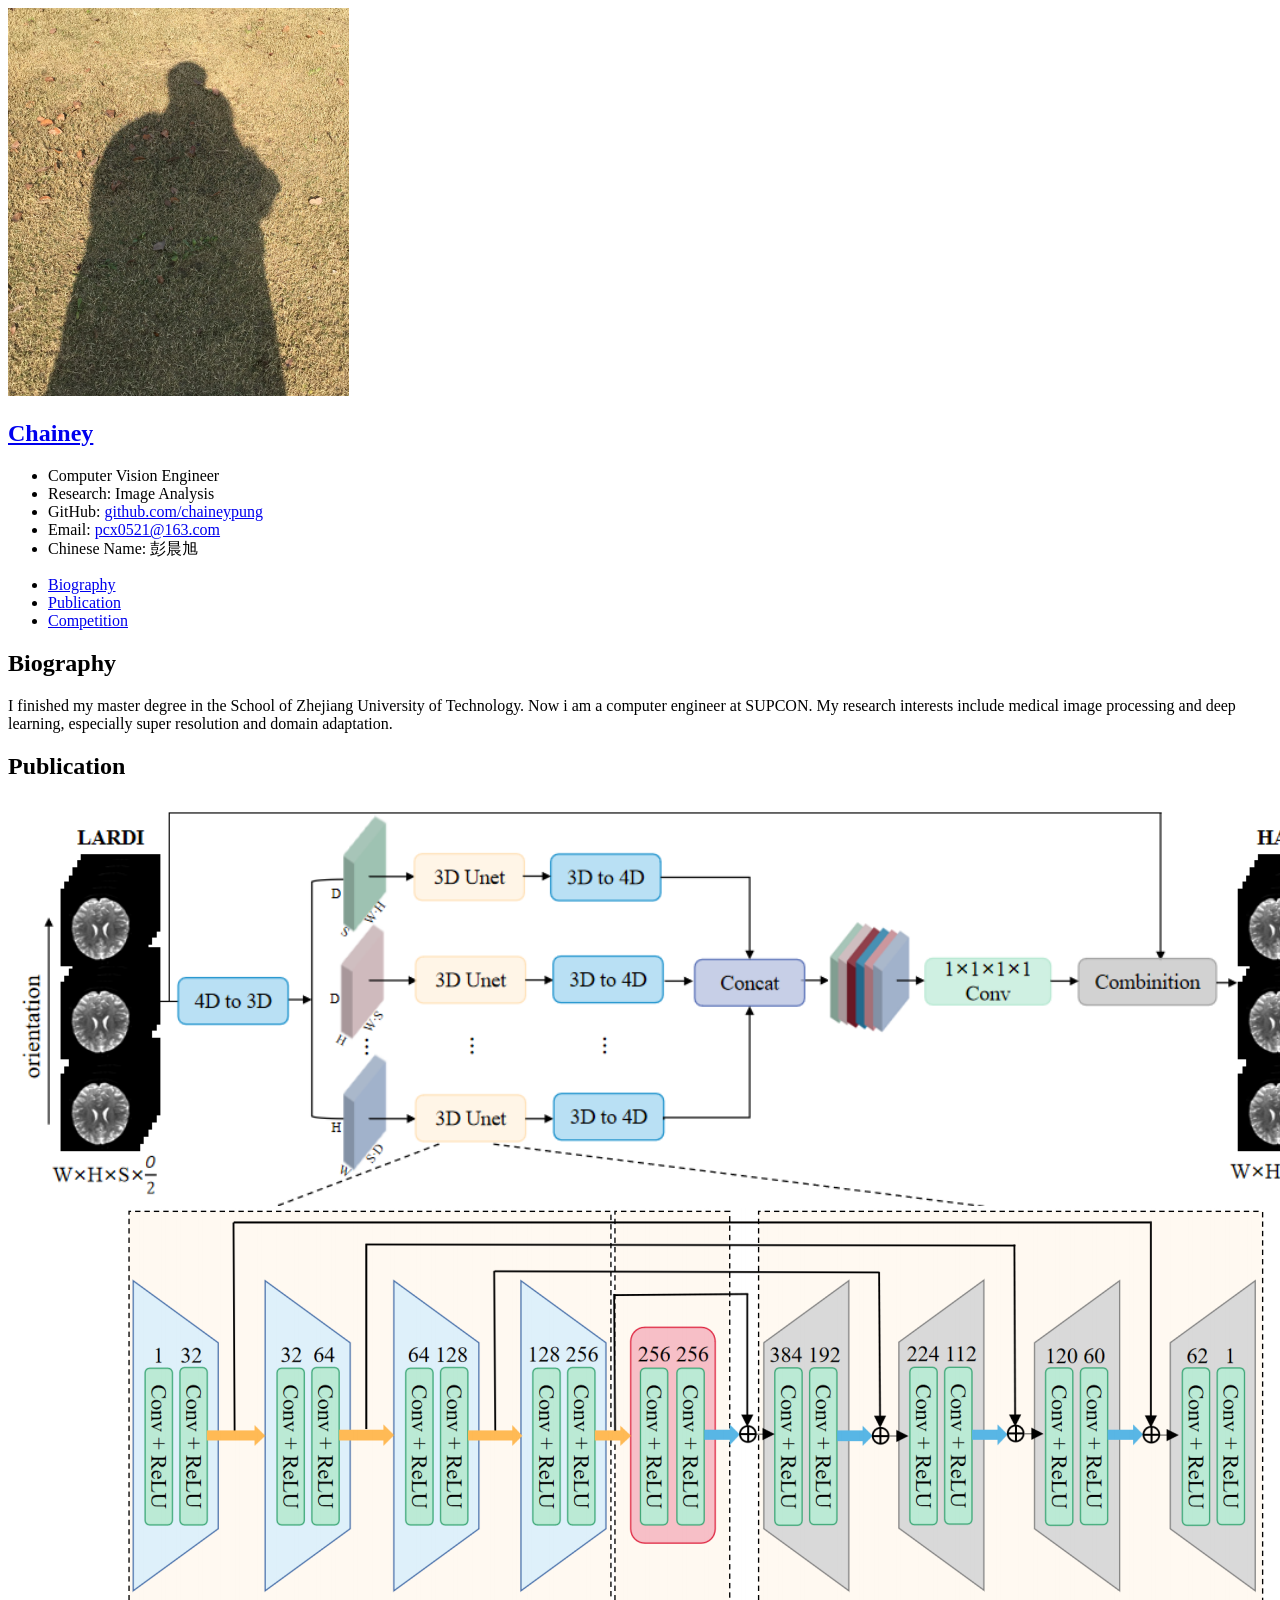
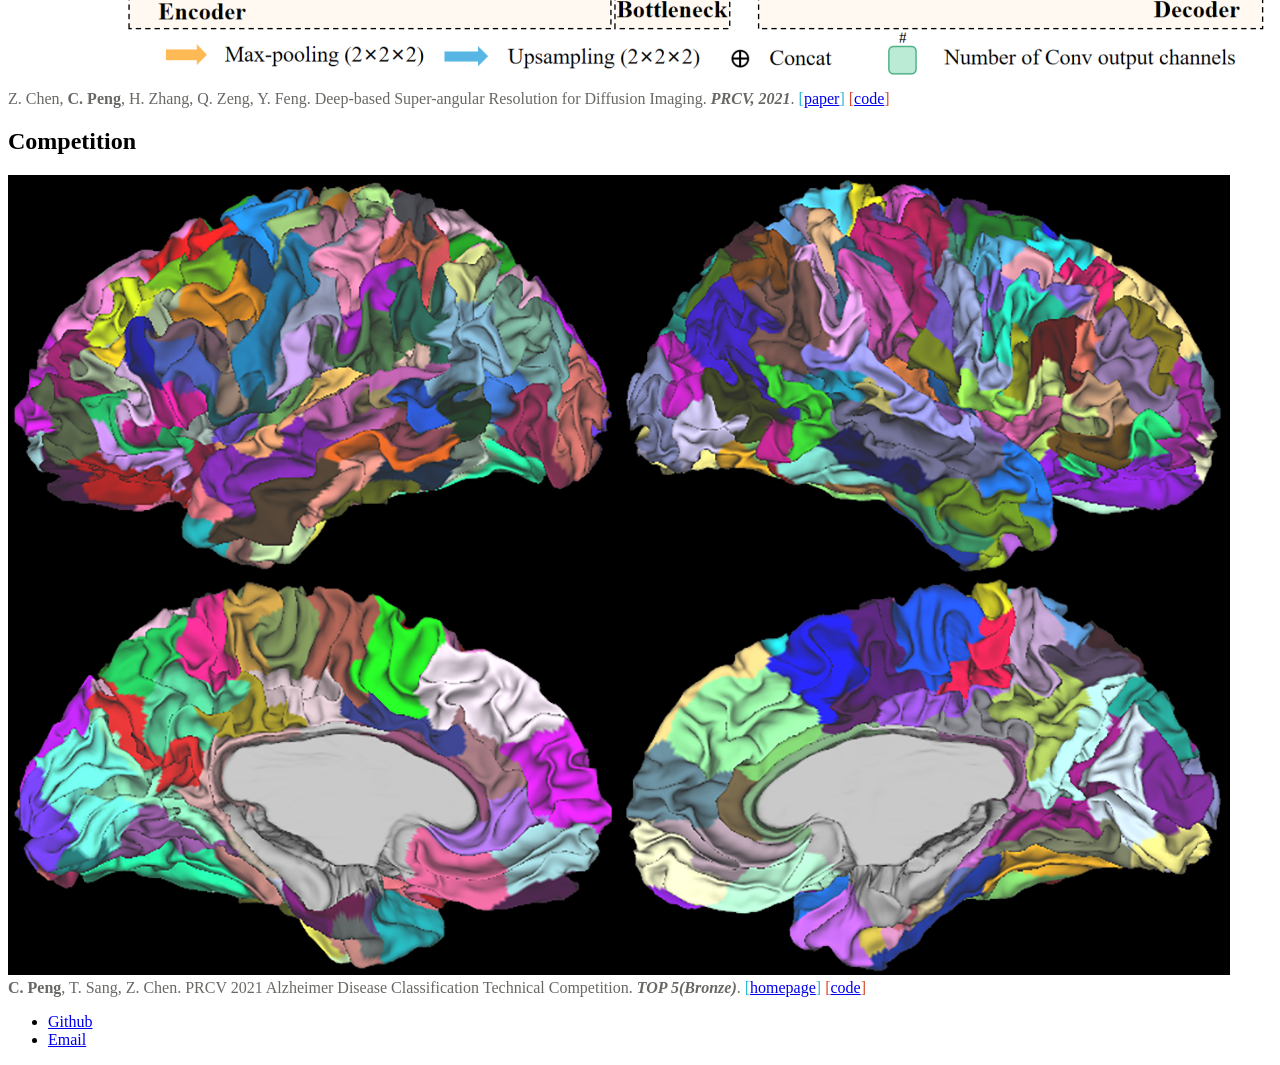
==== commit da663dc9: "Update index.html" ====
--- a/index.html
+++ b/index.html
@@ -20,8 +20,8 @@
 					<h1 id="logo"><a href="#">Chainey</a></h1>
 					<p><div align="left">
 						<ul>
-							<li>Master student in ZJUT</li>
-							<li>Research: Computer Vision</li>
+							<li>Computer Vision Engineer</li>
+							<li>Research: Image Analysis</li>
 							<li>GitHub: <a href="https://github.com/chaineypung">github.com/chaineypung</a></li>
 							<li>Email: <a href="pcx0521@163.com">pcx0521@163.com</a></li>
 							<li>Chinese Name: 彭晨旭</li>
@@ -47,7 +47,7 @@
 							<section id="one">
 								<div class="container">
 									<h2>Biography</h2>
-									<p>I am pursuing my master degree in the School of Zhejiang University of Technology. My research interests include medical image processing and deep learning, especially super resolution and domain adaptation.</p>
+									<p>I finished my master degree in the School of Zhejiang University of Technology. Now i am a computer engineer at SUPCON. My research interests include medical image processing and deep learning, especially super resolution and domain adaptation.</p>
 								</div>
 							</section>
 
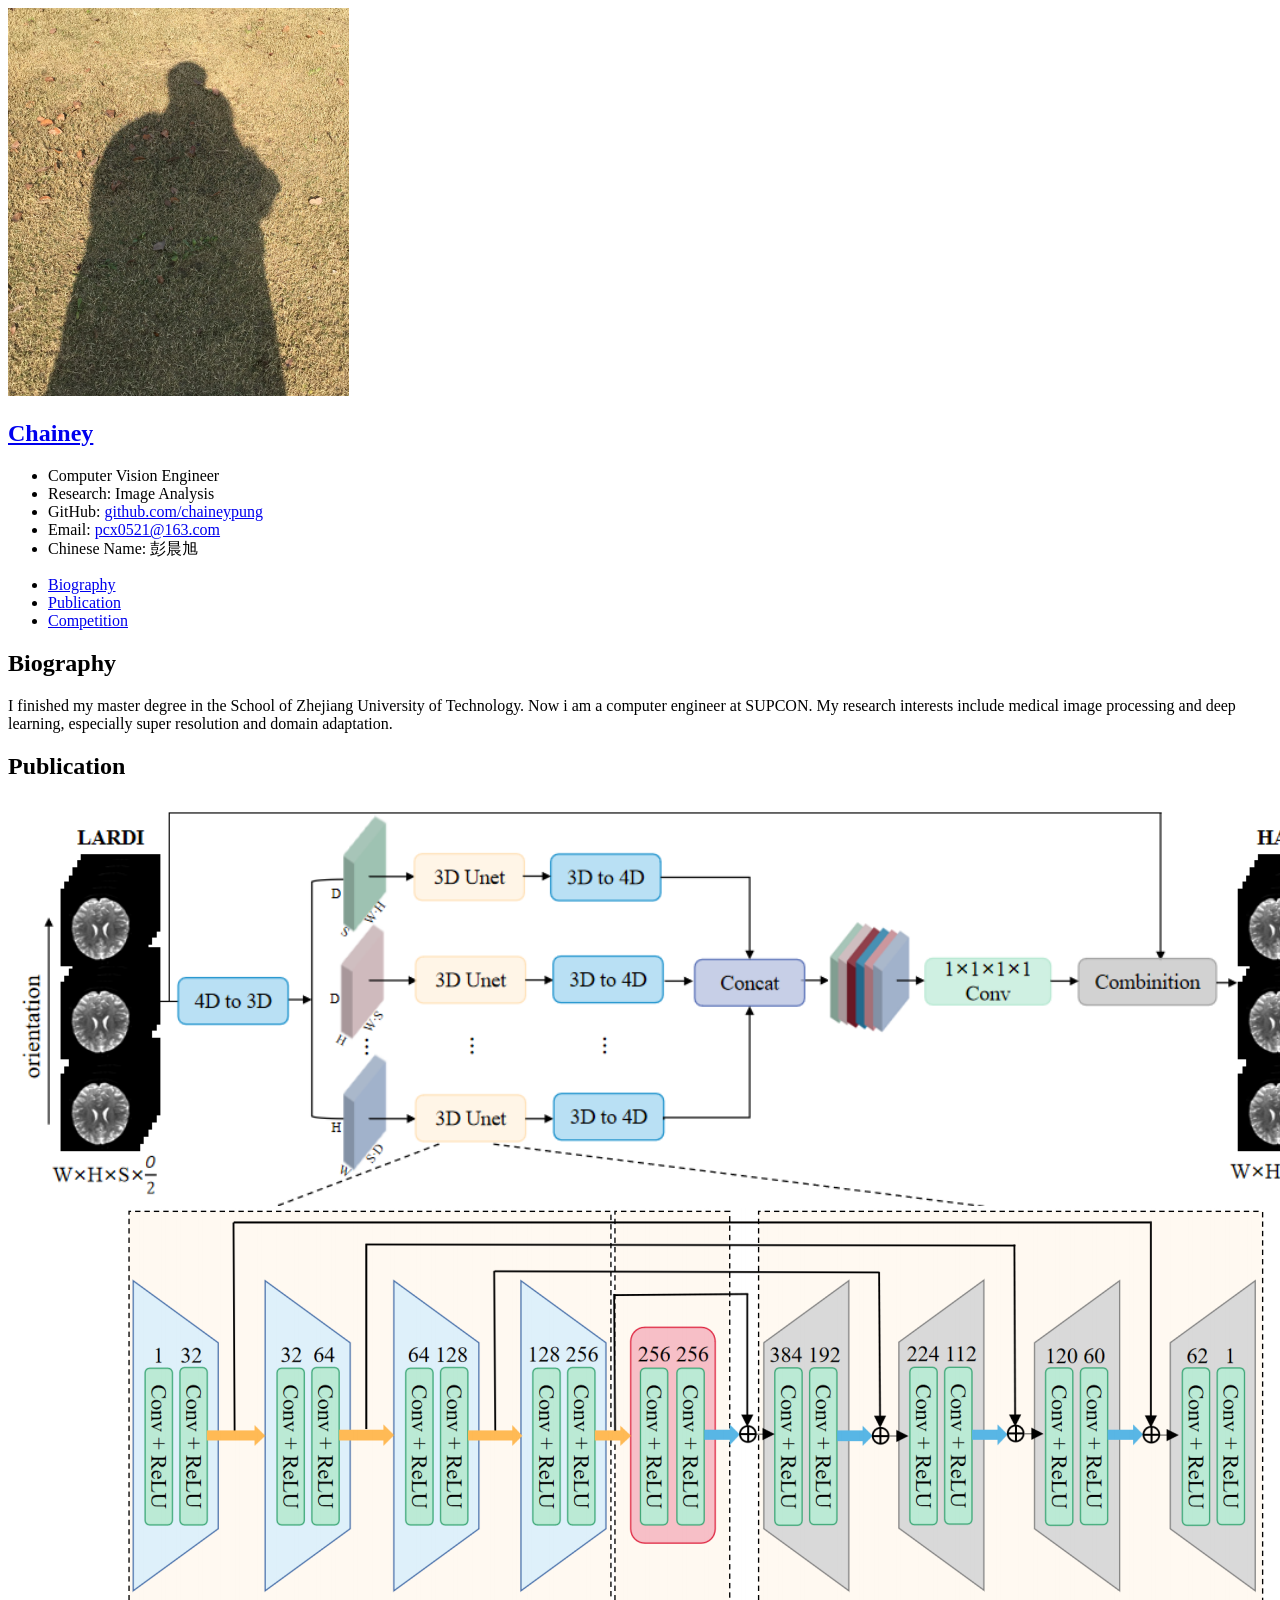
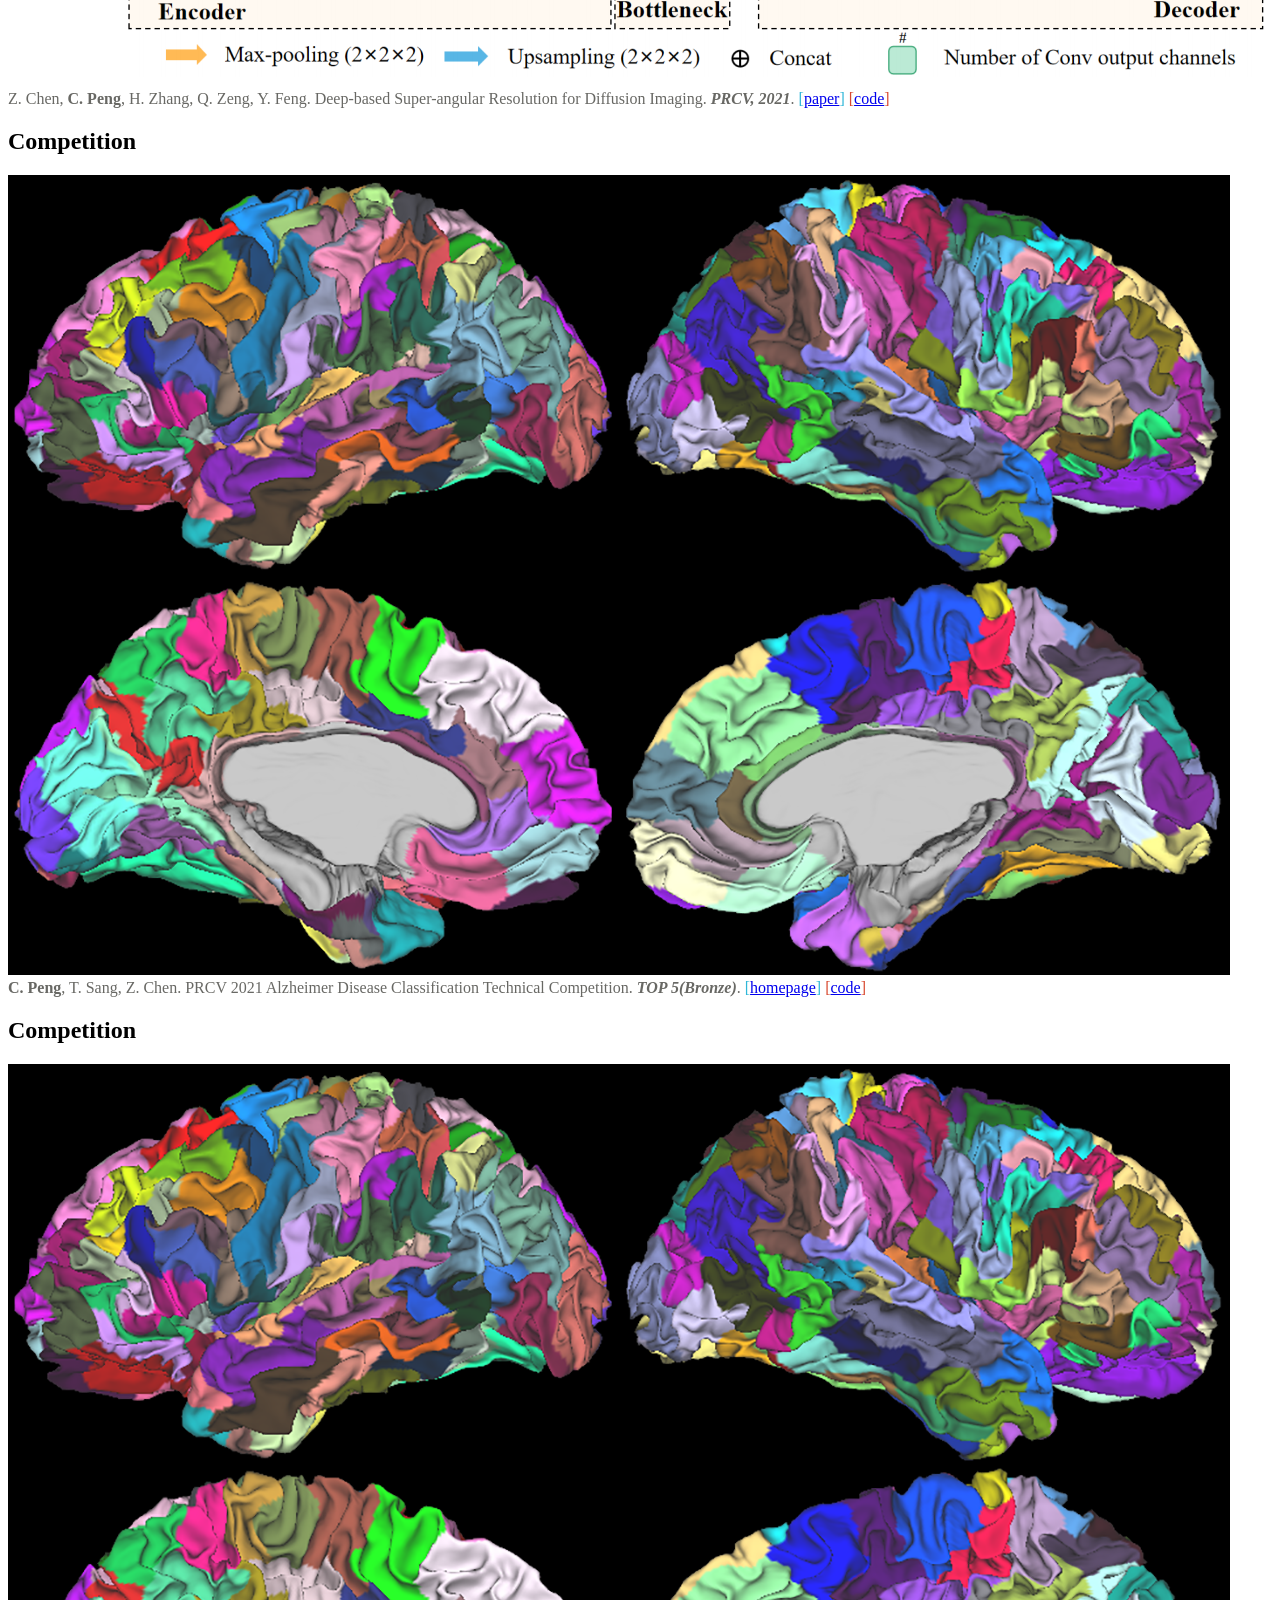
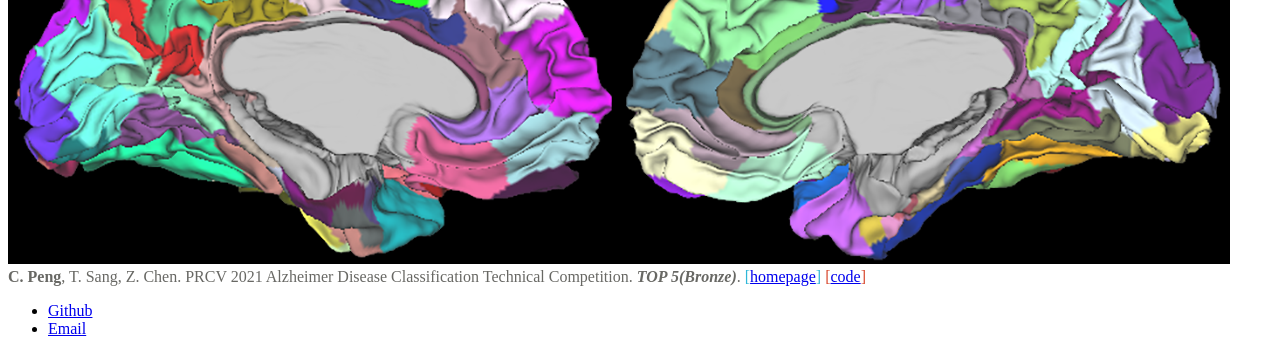
==== commit 4955d685: "Update index.html" ====
--- a/index.html
+++ b/index.html
@@ -86,6 +86,23 @@
 									</div>
 								</div>
 							</section>
+
+							<section id="three">
+								<div class="container">
+									<h2>Competition</h2>
+									<div class="features">
+										<!-- articles -->
+										<article>
+											<a class="image"><img src="images/AD-Competition.png" alt="" /></a>
+											<div class="inner">
+												<font size="3" color="#686864"><b>C. Peng</b>, T. Sang, Z. Chen. PRCV 2021 Alzheimer Disease Classification Technical Competition. <b><em>TOP 5(Bronze)</em></b>.</font>
+												<font size="3" color="#2FB7D8">[<a href="https://marketplace.huaweicloud.com/markets/aihub/modelhub/detail/?id=18ab4679-279c-4f41-af64-3e90ec583fdf">homepage</a>] </font> 
+												<font size="3" color="#D8492F">[<a href="https://marketplace.huaweicloud.com/markets/aihub/modelhub/detail/?id=18ab4679-279c-4f41-af64-3e90ec583fdf">code</a>] </font>  
+											</div>
+										</article>
+									</div>
+								</div>
+							</section>
 					</div>
 
 				<!-- Footer -->
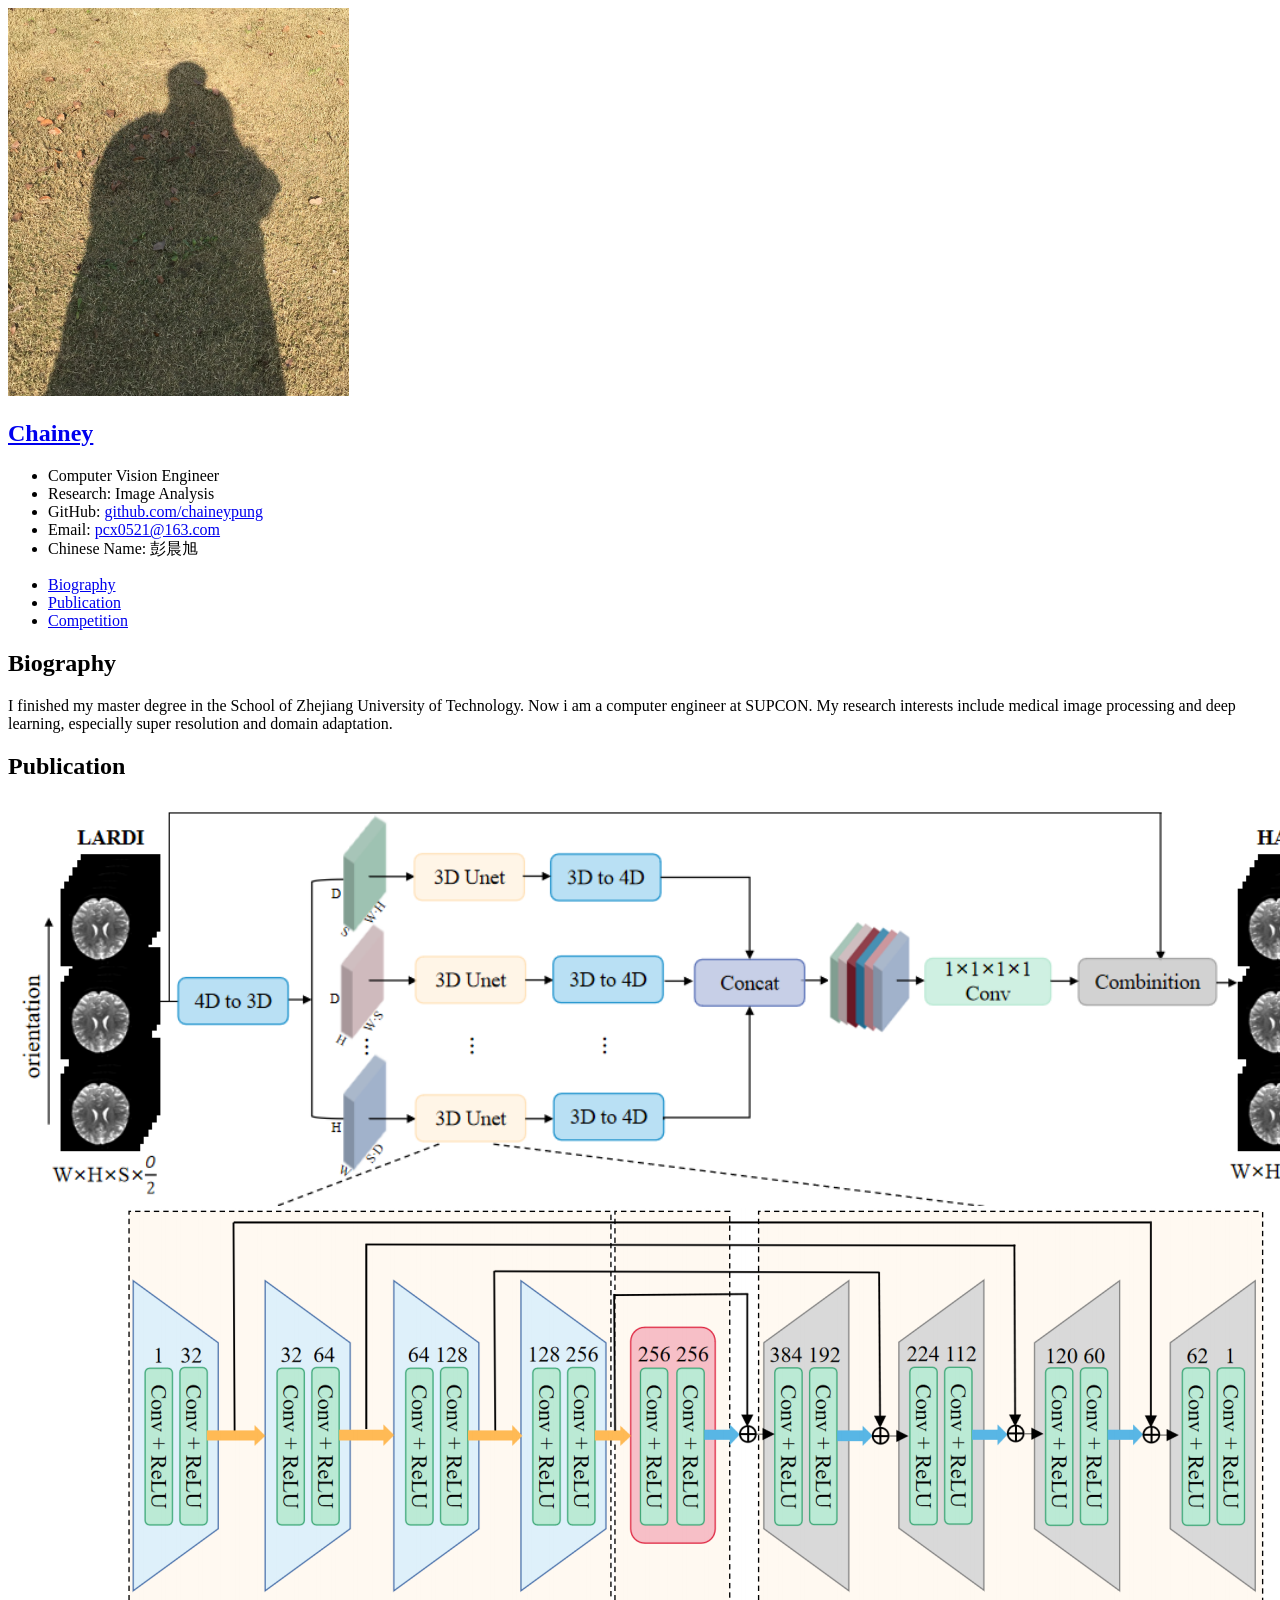
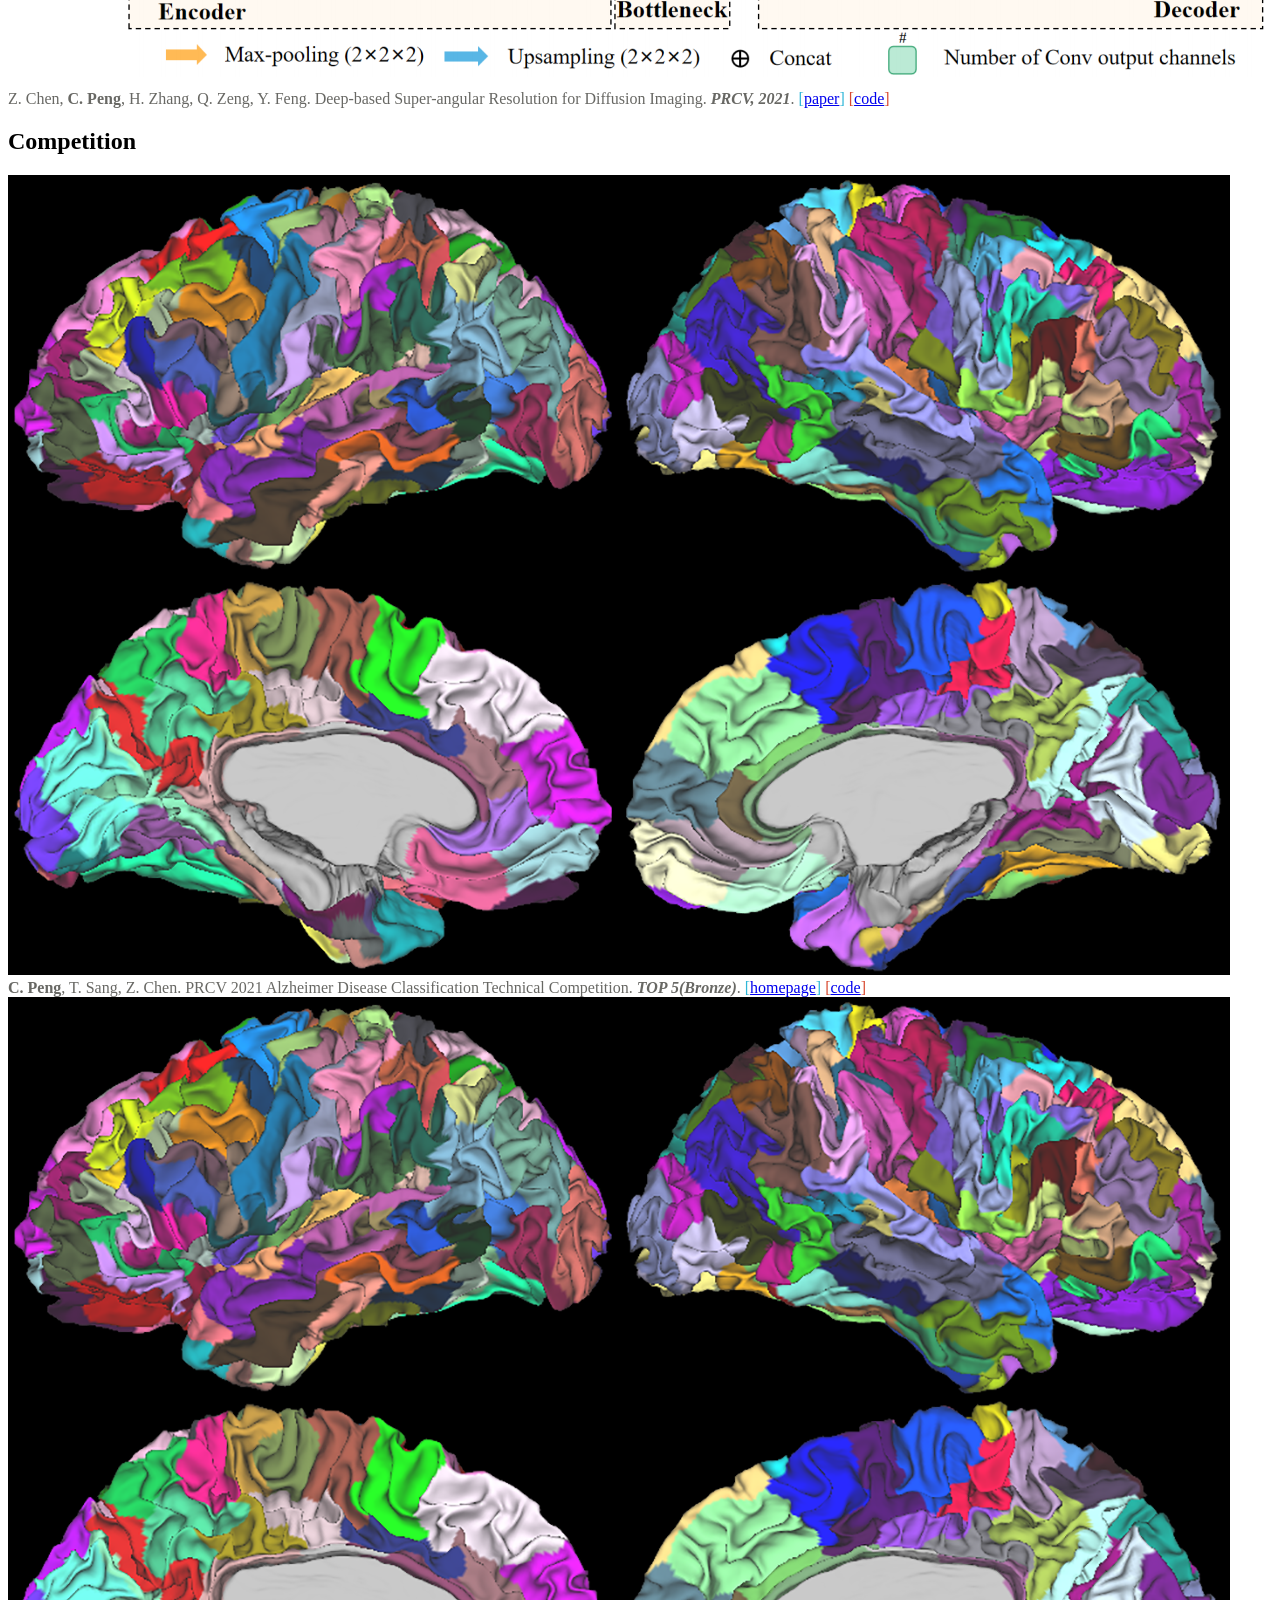
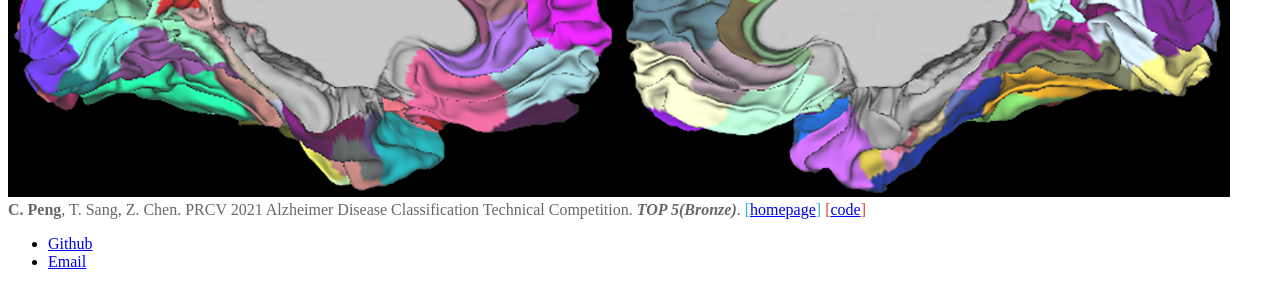
==== commit 18dbb4c3: "Update index.html" ====
--- a/index.html
+++ b/index.html
@@ -89,7 +89,7 @@
 
 							<section id="three">
 								<div class="container">
-									<h2>Competition</h2>
+									
 									<div class="features">
 										<!-- articles -->
 										<article>
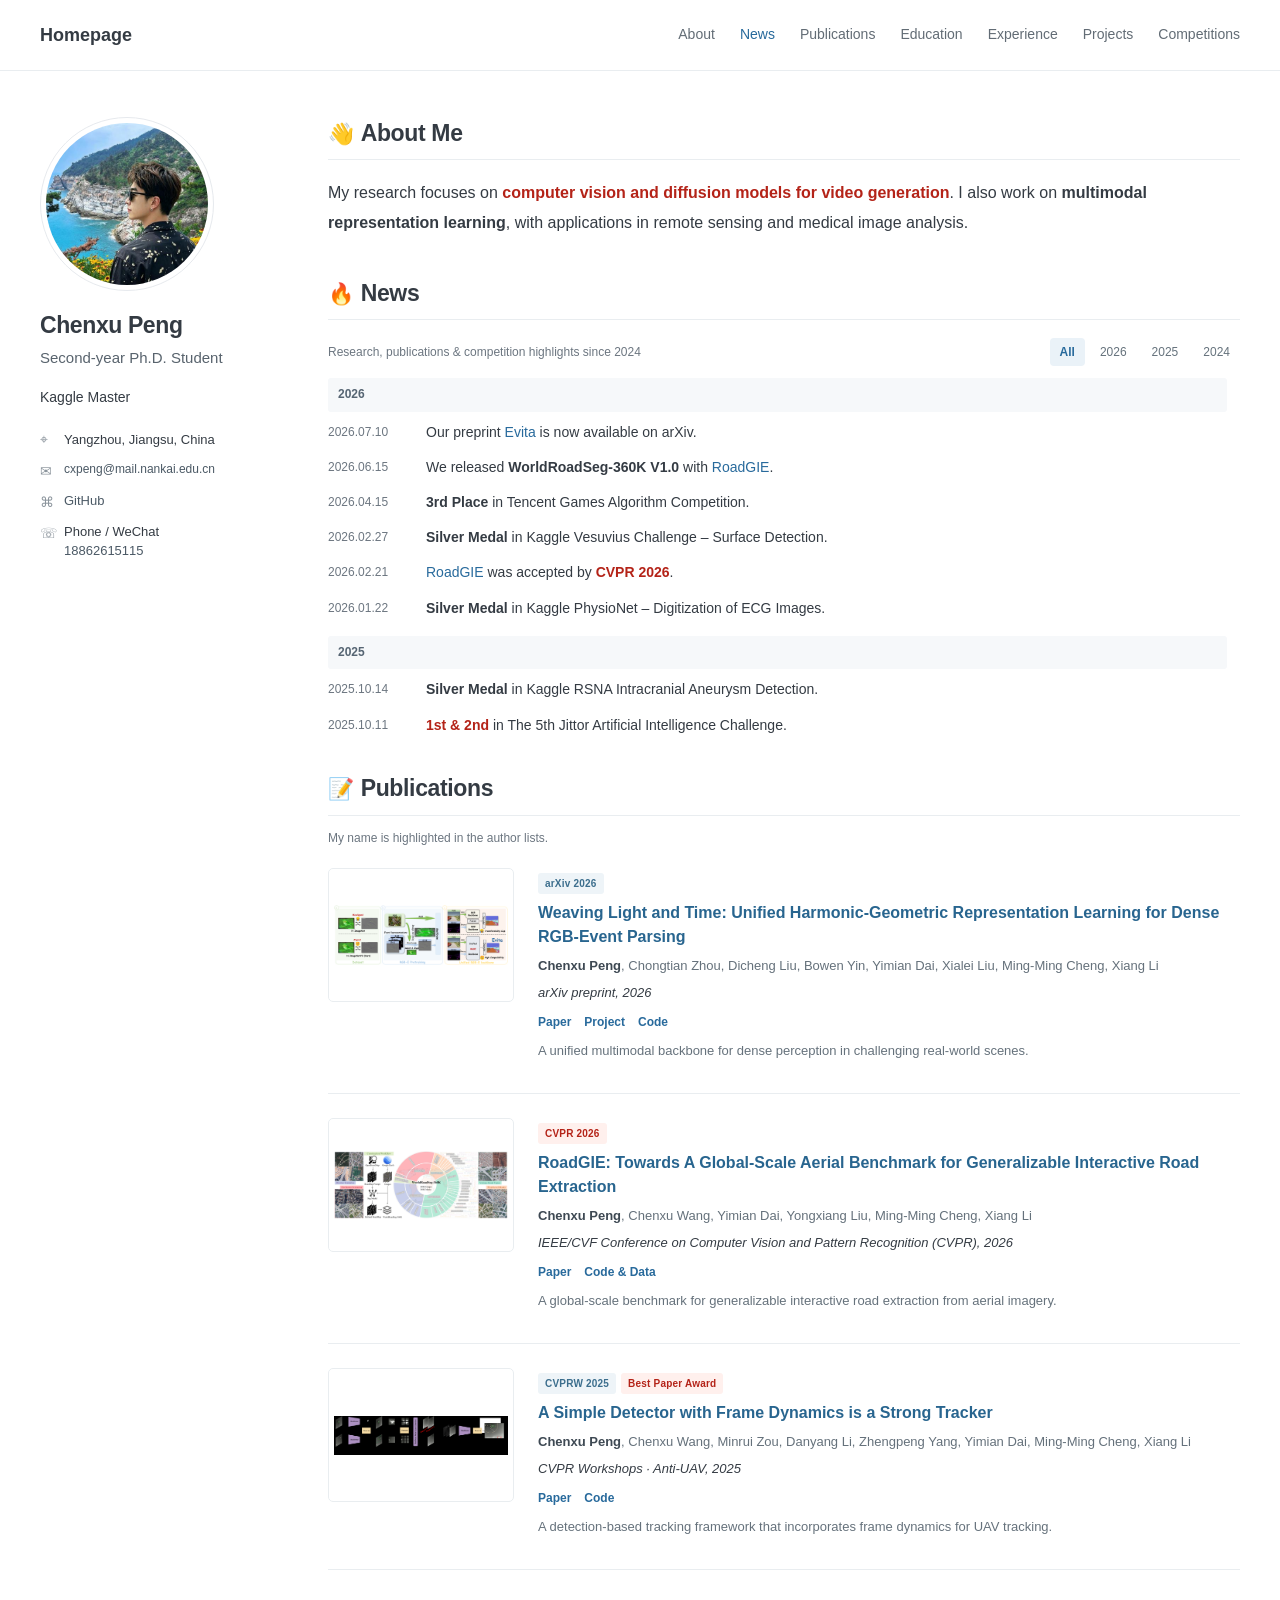
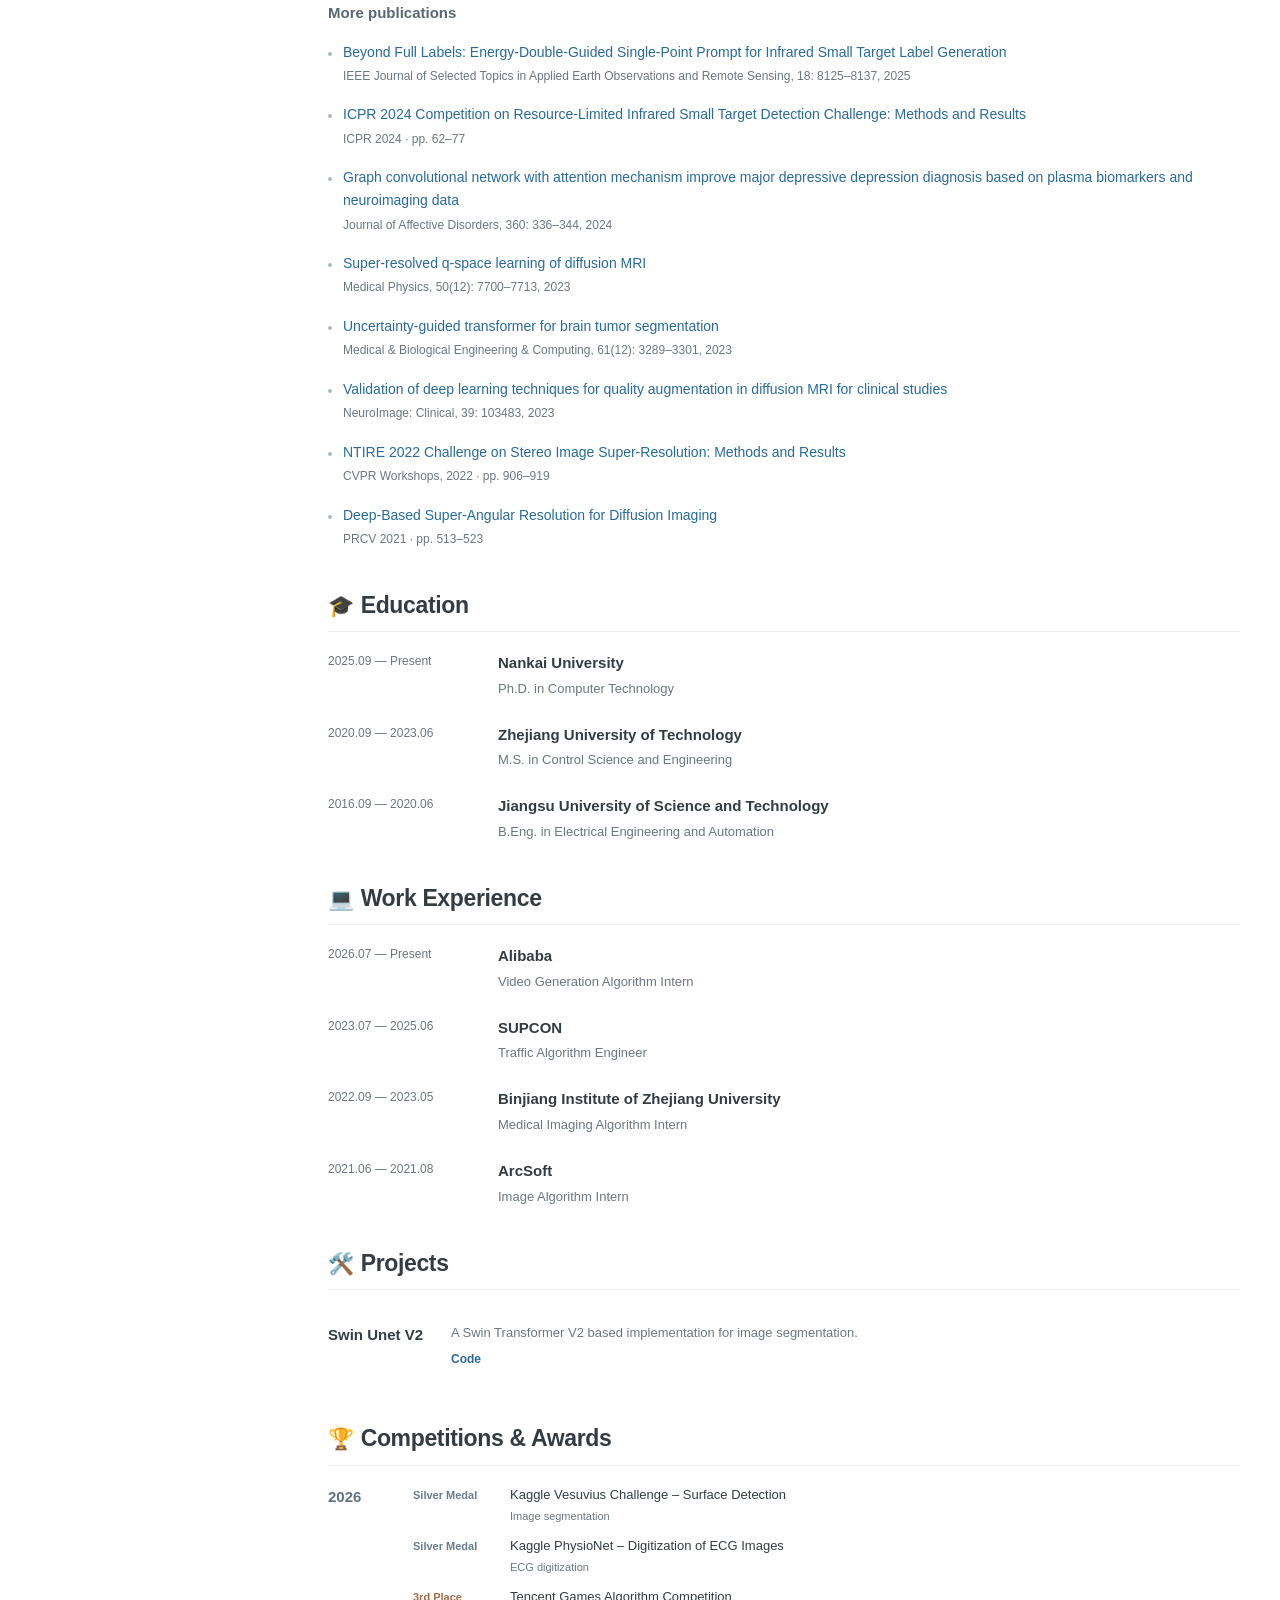
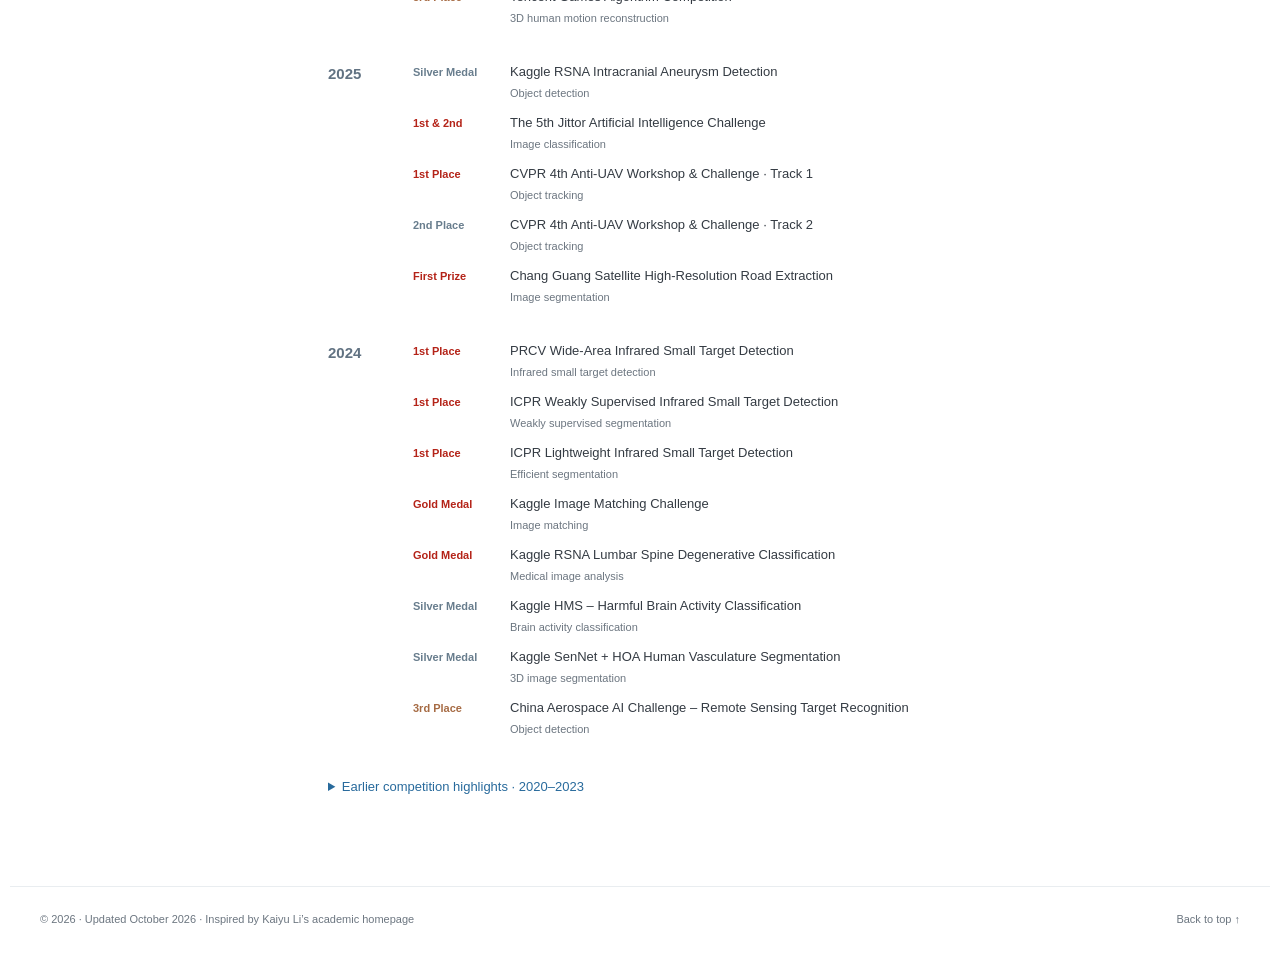
==== commit 99b4f18f: "Add files via upload" ====
--- a/index.html
+++ b/index.html
@@ -1,130 +1,2 @@
-<!DOCTYPE HTML>
-<!--
-	Read Only by HTML5 UP
-	html5up.net | @ajlkn
-	Free for personal and commercial use under the CCA 3.0 license (html5up.net/license)
--->
-<html>
-	<head>
-		<title>Home Page</title>
-		<meta charset="utf-8" />
-		<meta name="viewport" content="width=device-width, initial-scale=1, user-scalable=no" />
-		<link rel="stylesheet" href="assets/css/main.css" />
-	</head>
-	<body class="is-preload">
-
-		<!-- Header -->
-			<section id="header">
-				<header>
-					<span class="image me"><img src="images/mee.png" alt="" /></span>
-					<h1 id="logo"><a href="#">Chainey</a></h1>
-					<p><div align="left">
-						<ul>
-							<li>Computer Vision Engineer</li>
-							<li>Research: Image Analysis</li>
-							<li>GitHub: <a href="https://github.com/chaineypung">github.com/chaineypung</a></li>
-							<li>Email: <a href="pcx0521@163.com">pcx0521@163.com</a></li>
-							<li>Chinese Name: 彭晨旭</li>
-						</ul>
-					</div></p>
-				</header>
-				<nav id="nav">
-					<ul>
-						<li><a href="#one" class="active">Biography</a></li>
-						<li><a href="#two">Publication</a></li>
-						<li><a href="#three">Competition</a></li>
-					</ul>
-				</nav>
-			</section>
-
-		<!-- Wrapper -->
-			<div id="wrapper">
-
-				<!-- Main -->
-					<div id="main">
-
-						<!-- One -->
-							<section id="one">
-								<div class="container">
-									<h2>Biography</h2>
-									<p>I finished my master degree in the School of Zhejiang University of Technology. Now i am a computer engineer at SUPCON. My research interests include medical image processing and deep learning, especially super resolution and domain adaptation.</p>
-								</div>
-							</section>
-
-						<!-- Two -->
-							<section id="two">
-								<div class="container">
-									<h2>Publication</h2>
-									<div class="features">
-										<!-- articles -->
-										<article>
-											<a class="image"><img src="images/prcv2021.png" alt="" /></a>
-											<div class="inner">
-												<font size="3" color="#686864">Z. Chen, <b>C. Peng</b>, H. Zhang, Q. Zeng, Y. Feng. Deep-based Super-angular Resolution for Diffusion Imaging. <b><em>PRCV, 2021</em></b>.</font>
-												<font size="3" color="#2FB7D8">[<a href="https://openaccess.thecvf.com/content/PRCV2021/html/Deep-based Super-angular Resolution for Diffusion Imaging.html">paper</a>] </font> 
-												<font size="3" color="#D8492F">[<a href="https://github.com/chaineypung/DSRDI">code</a>] </font>  
-											</div>
-										</article>									
-									</div>
-								</div>
-							</section>
-
-							<!-- Three -->
-							<section id="three">
-								<div class="container">
-									<h2>Competition</h2>
-									<div class="features">
-										<!-- articles -->
-										<article>
-											<a class="image"><img src="images/AD-Competition.png" alt="" /></a>
-											<div class="inner">
-												<font size="3" color="#686864"><b>C. Peng</b>, T. Sang, Z. Chen. PRCV 2021 Alzheimer Disease Classification Technical Competition. <b><em>TOP 5(Bronze)</em></b>.</font>
-												<font size="3" color="#2FB7D8">[<a href="https://marketplace.huaweicloud.com/markets/aihub/modelhub/detail/?id=18ab4679-279c-4f41-af64-3e90ec583fdf">homepage</a>] </font> 
-												<font size="3" color="#D8492F">[<a href="https://marketplace.huaweicloud.com/markets/aihub/modelhub/detail/?id=18ab4679-279c-4f41-af64-3e90ec583fdf">code</a>] </font>  
-											</div>
-										</article>
-									</div>
-								</div>
-							</section>
-
-							<section id="three">
-								<div class="container">
-									
-									<div class="features">
-										<!-- articles -->
-										<article>
-											<a class="image"><img src="images/AD-Competition.png" alt="" /></a>
-											<div class="inner">
-												<font size="3" color="#686864"><b>C. Peng</b>, T. Sang, Z. Chen. PRCV 2021 Alzheimer Disease Classification Technical Competition. <b><em>TOP 5(Bronze)</em></b>.</font>
-												<font size="3" color="#2FB7D8">[<a href="https://marketplace.huaweicloud.com/markets/aihub/modelhub/detail/?id=18ab4679-279c-4f41-af64-3e90ec583fdf">homepage</a>] </font> 
-												<font size="3" color="#D8492F">[<a href="https://marketplace.huaweicloud.com/markets/aihub/modelhub/detail/?id=18ab4679-279c-4f41-af64-3e90ec583fdf">code</a>] </font>  
-											</div>
-										</article>
-									</div>
-								</div>
-							</section>
-					</div>
-
-				<!-- Footer -->
-					<footer>
-						<div class="container">
-							<ul class="icons">
-								<li><a href="https://github.com/chaineypung" class="icon brands fa-github"><span class="label">Github</span></a></li>
-								<li><a href="pcx0521@163.com" class="icon solid fa-envelope"><span class="label">Email</span></a></li>
-							</ul>
-						</div>
-					</footer>
-
-			</div>
-
-		<!-- Scripts -->
-			<script src="assets/js/jquery.min.js"></script>
-			<script src="assets/js/jquery.scrollex.min.js"></script>
-			<script src="assets/js/jquery.scrolly.min.js"></script>
-			<script src="assets/js/browser.min.js"></script>
-			<script src="assets/js/breakpoints.min.js"></script>
-			<script src="assets/js/util.js"></script>
-			<script src="assets/js/main.js"></script>
-
-	</body>
-</html>
+<!doctype html>
+<html lang="en"><head><meta charset="utf-8"><meta name="viewport" content="width=device-width, initial-scale=1"><title>Chenxu Peng | Nankai University</title><meta name="description" content="Chenxu Peng, Ph.D. student at Nankai University. Research in computer vision, diffusion models, and video generation. Publications, projects, and competition achievements."><meta name="theme-color" content="#ffffff"><link rel="canonical" href="https://chaineypung.github.io/"><meta property="og:type" content="profile"><meta property="og:title" content="Chenxu Peng | Academic Homepage"><meta property="og:description" content="Ph.D. student at Nankai University · Computer Vision & Video Generation · Kaggle Master"><meta property="og:url" content="https://chaineypung.github.io/"><link rel="icon" href="assets/favicon.svg" type="image/svg+xml"><link rel="stylesheet" href="assets/style.css"><script src="assets/main.js" defer></script><script type="application/ld+json">{"@context": "https://schema.org", "@type": "Person", "name": "Chenxu Peng", "url": "https://chaineypung.github.io/", "image": "https://chaineypung.github.io/assets/images/profile.jpg", "email": "cxpeng@mail.nankai.edu.cn", "affiliation": {"@type": "CollegeOrUniversity", "name": "Nankai University"}, "sameAs": ["https://github.com/chaineypung"]}</script></head><body id="top"><a class="skip-link" href="#main">Skip to content</a><header class="masthead"><nav class="nav-inner" aria-label="Main navigation"><a class="brand" href="#top">Homepage</a><button class="menu-button" type="button" aria-label="Toggle navigation" aria-expanded="false" aria-controls="main-nav">☰</button><div class="nav-links" id="main-nav"><a href="#about">About</a><a href="#news">News</a><a href="#publications">Publications</a><a href="#education">Education</a><a href="#experience">Experience</a><a href="#projects">Projects</a><a href="#competitions">Competitions</a></div></nav></header><div class="layout"><aside class="profile" aria-label="Personal information"><img class="portrait" src="assets/images/profile.jpg" width="174" height="174" alt="Chenxu Peng"><h1>Chenxu Peng </h1><p class="affiliation">Second-year Ph.D. Student</p><p class="profile-description">Kaggle Master</p><ul class="profile-links"><li class="location-item"><span class="icon" aria-hidden="true">⌖</span>Yangzhou, Jiangsu, China</li><li><span class="icon" aria-hidden="true">✉</span><a class="contact-email" href="mailto:cxpeng@mail.nankai.edu.cn">cxpeng@mail.nankai.edu.cn</a></li><li><span class="icon" aria-hidden="true">⌘</span><a href="https://github.com/chaineypung">GitHub</a></li><li><span class="icon" aria-hidden="true">☏</span><span>Phone / WeChat<br><a href="tel:+8618862615115">18862615115</a></span></li></ul></aside><main class="main-content" id="main"><section class="section" id="about" aria-labelledby="about-title"><h2 id="about-title"><span class="emoji" aria-hidden="true">👋</span>About Me</h2><p class="intro">My research focuses on <strong class="highlight">computer vision and diffusion models for video generation</strong>. I also work on <strong>multimodal representation learning</strong>, with applications in remote sensing and medical image analysis.</p></section><section class="section" id="news" aria-labelledby="news-title"><h2 id="news-title"><span class="emoji" aria-hidden="true">🔥</span>News</h2><div class="news-head"><p>Research, publications & competition highlights since 2024</p><div class="year-filters" role="group" aria-label="Filter news by year"><button type="button" data-filter-year="all" aria-pressed="true">All</button><button type="button" data-filter-year="2026" aria-pressed="false">2026</button><button type="button" data-filter-year="2025" aria-pressed="false">2025</button><button type="button" data-filter-year="2024" aria-pressed="false">2024</button></div></div><div class="news-feed" tabindex="0" aria-label="News archive, scroll for more"><ul class="news-list"><li class="news-year" data-year="2026">2026</li><li data-year="2026"><time datetime="2026-07-10">2026.07.10</time><div>Our preprint <a href="https://arxiv.org/abs/2607.09143">Evita</a> is now available on arXiv.</div></li><li data-year="2026"><time datetime="2026-06-15">2026.06.15</time><div>We released <strong>WorldRoadSeg-360K V1.0</strong> with <a href="https://github.com/chaineypung/RoadGIE">RoadGIE</a>.</div></li><li data-year="2026"><time datetime="2026-04-15">2026.04.15</time><div><span class="news-rank">3rd Place</span> in Tencent Games Algorithm Competition.</div></li><li data-year="2026"><time datetime="2026-02-27">2026.02.27</time><div><span class="news-rank">Silver Medal</span> in Kaggle Vesuvius Challenge – Surface Detection.</div></li><li data-year="2026"><time datetime="2026-02-21">2026.02.21</time><div><a href="https://arxiv.org/abs/2605.26862">RoadGIE</a> was accepted by <strong class="highlight">CVPR 2026</strong>.</div></li><li data-year="2026"><time datetime="2026-01-22">2026.01.22</time><div><span class="news-rank">Silver Medal</span> in Kaggle PhysioNet – Digitization of ECG Images.</div></li><li class="news-year" data-year="2025">2025</li><li data-year="2025"><time datetime="2025-10-14">2025.10.14</time><div><span class="news-rank">Silver Medal</span> in Kaggle RSNA Intracranial Aneurysm Detection.</div></li><li data-year="2025"><time datetime="2025-10-11">2025.10.11</time><div><span class="award-text">1st &amp; 2nd</span> in The 5th Jittor Artificial Intelligence Challenge.</div></li><li data-year="2025"><time datetime="2025-05-07">2025.05.07</time><div><a href="https://arxiv.org/abs/2505.04917">A Simple Detector with Frame Dynamics is a Strong Tracker</a> received the <span class="award-text">Best Paper Award</span> at the CVPR Anti-UAV Workshop.</div></li><li data-year="2025"><time datetime="2025-03-10">2025.03.10</time><div>We won <span class="award-text">1st place in Track 1</span> and <strong class="highlight">2nd place in Track 2</strong> at the CVPR Anti-UAV Challenge.</div></li><li data-year="2025"><time datetime="2025-02-24">2025.02.24</time><div><a href="https://doi.org/10.1109/JSTARS.2025.3545014">Beyond Full Labels</a> was published in <strong>IEEE JSTARS</strong>.</div></li><li data-year="2025"><time datetime="2025-01-14">2025.01.14</time><div><span class="award-text">First Prize</span> in Chang Guang Satellite High-Resolution Road Extraction.</div></li><li class="news-year" data-year="2024">2024</li><li data-year="2024"><time datetime="2024-12-01">2024.12.01</time><div><span class="award-text">1st Place</span> in ICPR Weakly Supervised Infrared Small Target Detection.</div></li><li data-year="2024"><time datetime="2024-12-01">2024.12.01</time><div><span class="award-text">1st Place</span> in ICPR Lightweight Infrared Small Target Detection.</div></li><li data-year="2024"><time datetime="2024-11-30">2024.11.30</time><div>Our <a href="https://link.springer.com/chapter/10.1007/978-3-031-80139-6_5">resource-limited infrared small target detection competition paper</a> was published in the <strong>ICPR 2024</strong> proceedings.</div></li><li data-year="2024"><time datetime="2024-10-20">2024.10.20</time><div><span class="award-text">1st Place</span> in PRCV Wide-Area Infrared Small Target Detection.</div></li><li data-year="2024"><time datetime="2024-10-08">2024.10.08</time><div><span class="award-text">Gold Medal</span> in Kaggle RSNA Lumbar Spine Degenerative Classification.</div></li><li data-year="2024"><time datetime="2024-09-20">2024.09.20</time><div><span class="news-rank">3rd Place</span> in China Aerospace AI Challenge – Remote Sensing Target Recognition.</div></li><li data-year="2024"><time datetime="2024-06-03">2024.06.03</time><div><span class="award-text">Gold Medal</span> in Kaggle Image Matching Challenge.</div></li><li data-year="2024"><time datetime="2024-05-31">2024.05.31</time><div>Our <a href="https://pubmed.ncbi.nlm.nih.gov/38824965/">graph convolutional network study for MDD diagnosis</a> was published online in <strong>Journal of Affective Disorders</strong>.</div></li><li data-year="2024"><time datetime="2024-04-08">2024.04.08</time><div><span class="news-rank">Silver Medal</span> in Kaggle HMS – Harmful Brain Activity Classification.</div></li><li data-year="2024"><time datetime="2024-02-08">2024.02.08</time><div><span class="news-rank">Silver Medal</span> in Kaggle SenNet + HOA Human Vasculature Segmentation.</div></li></ul></div></section><section class="section" id="publications" aria-labelledby="publications-title"><h2 id="publications-title"><span class="emoji" aria-hidden="true">📝</span>Publications</h2><p class="section-note">My name is highlighted in the author lists.</p><article class="publication" id="paper-evita"><a class="paper-figure" href="https://arxiv.org/abs/2607.09143" aria-label="Read Weaving Light and Time: Unified Harmonic-Geometric Representation Learning for Dense RGB-Event Parsing"><img src="assets/images/evita.png" alt="Evita: unified harmonic-geometric multimodal representation learning" width="370" height="264" loading="lazy"></a><div><span class="tag">arXiv 2026</span><h3><a href="https://arxiv.org/abs/2607.09143">Weaving Light and Time: Unified Harmonic-Geometric Representation Learning for Dense RGB-Event Parsing</a></h3><p class="authors"><strong>Chenxu Peng</strong>, Chongtian Zhou, Dicheng Liu, Bowen Yin, Yimian Dai, Xialei Liu, Ming-Ming Cheng, Xiang Li</p><p class="venue">arXiv preprint, 2026</p><div class="paper-links"><a href="https://arxiv.org/abs/2607.09143">Paper</a><a href="evita/">Project</a><a href="https://github.com/chaineypung/Evita">Code</a></div><p class="paper-description">A unified multimodal backbone for dense perception in challenging real-world scenes.</p></div></article><article class="publication" id="paper-roadgie"><a class="paper-figure" href="https://arxiv.org/abs/2605.26862" aria-label="Read RoadGIE: Towards A Global-Scale Aerial Benchmark for Generalizable Interactive Road Extraction"><img src="assets/images/roadgie.png" alt="RoadGIE global-scale aerial road extraction benchmark" width="370" height="264" loading="lazy"></a><div><span class="tag venue-highlight">CVPR 2026</span><h3><a href="https://arxiv.org/abs/2605.26862">RoadGIE: Towards A Global-Scale Aerial Benchmark for Generalizable Interactive Road Extraction</a></h3><p class="authors"><strong>Chenxu Peng</strong>, Chenxu Wang, Yimian Dai, Yongxiang Liu, Ming-Ming Cheng, Xiang Li</p><p class="venue">IEEE/CVF Conference on Computer Vision and Pattern Recognition (CVPR), 2026</p><div class="paper-links"><a href="https://arxiv.org/abs/2605.26862">Paper</a><a href="https://github.com/chaineypung/RoadGIE">Code &amp; Data</a></div><p class="paper-description">A global-scale benchmark for generalizable interactive road extraction from aerial imagery.</p></div></article><article class="publication" id="paper-tracker"><a class="paper-figure" href="https://arxiv.org/abs/2505.04917" aria-label="Read A Simple Detector with Frame Dynamics is a Strong Tracker"><img src="assets/images/tracker.png" alt="Detector and frame dynamics framework for anti-UAV tracking" width="370" height="264" loading="lazy"></a><div><span class="tag">CVPRW 2025</span><span class="tag award">Best Paper Award</span><h3><a href="https://arxiv.org/abs/2505.04917">A Simple Detector with Frame Dynamics is a Strong Tracker</a></h3><p class="authors"><strong>Chenxu Peng</strong>, Chenxu Wang, Minrui Zou, Danyang Li, Zhengpeng Yang, Yimian Dai, Ming-Ming Cheng, Xiang Li</p><p class="venue">CVPR Workshops · Anti-UAV, 2025</p><div class="paper-links"><a href="https://openaccess.thecvf.com/content/CVPR2025W/Anti-UAV/papers/Peng_A_Simple_Detector_with_Frame_Dynamics_is_a_Strong_Tracker_CVPRW_2025_paper.pdf">Paper</a><a href="https://github.com/facias914/A-Simple-Detector-is-a-Strong-Tracker">Code</a></div><p class="paper-description">A detection-based tracking framework that incorporates frame dynamics for UAV tracking.</p></div></article><h3 class="older-heading">More publications</h3><ul class="compact-papers"><li><a href="https://doi.org/10.1109/JSTARS.2025.3545014">Beyond Full Labels: Energy-Double-Guided Single-Point Prompt for Infrared Small Target Label Generation</a><span class="compact-meta">IEEE Journal of Selected Topics in Applied Earth Observations and Remote Sensing, 18: 8125–8137, 2025</span></li><li><a href="https://link.springer.com/chapter/10.1007/978-3-031-80139-6_5">ICPR 2024 Competition on Resource-Limited Infrared Small Target Detection Challenge: Methods and Results</a><span class="compact-meta">ICPR 2024 · pp. 62–77</span></li><li><a href="https://pubmed.ncbi.nlm.nih.gov/38824965/">Graph convolutional network with attention mechanism improve major depressive depression diagnosis based on plasma biomarkers and neuroimaging data</a><span class="compact-meta">Journal of Affective Disorders, 360: 336–344, 2024</span></li><li><a href="https://pubmed.ncbi.nlm.nih.gov/37219814/">Super-resolved q-space learning of diffusion MRI</a><span class="compact-meta">Medical Physics, 50(12): 7700–7713, 2023</span></li><li><a href="https://pubmed.ncbi.nlm.nih.gov/37665558/">Uncertainty-guided transformer for brain tumor segmentation</a><span class="compact-meta">Medical &amp; Biological Engineering &amp; Computing, 61(12): 3289–3301, 2023</span></li><li><a href="https://pubmed.ncbi.nlm.nih.gov/37572514/">Validation of deep learning techniques for quality augmentation in diffusion MRI for clinical studies</a><span class="compact-meta">NeuroImage: Clinical, 39: 103483, 2023</span></li><li><a href="https://openaccess.thecvf.com/content/CVPR2022W/NTIRE/html/Wang_NTIRE_2022_Challenge_on_Stereo_Image_Super-Resolution_Methods_and_Results_CVPRW_2022_paper.html">NTIRE 2022 Challenge on Stereo Image Super-Resolution: Methods and Results</a><span class="compact-meta">CVPR Workshops, 2022 · pp. 906–919</span></li><li><a href="https://doi.org/10.1007/978-3-030-88010-1_43">Deep-Based Super-Angular Resolution for Diffusion Imaging</a><span class="compact-meta">PRCV 2021 · pp. 513–523</span></li></ul></section><section class="section" id="education" aria-labelledby="education-title"><h2 id="education-title"><span class="emoji" aria-hidden="true">🎓</span>Education</h2><ul class="timeline"><li><time>2025.09 — Present</time><div><h3>Nankai University</h3><p>Ph.D. in Computer Technology</p></div></li><li><time>2020.09 — 2023.06</time><div><h3>Zhejiang University of Technology</h3><p>M.S. in Control Science and Engineering</p></div></li><li><time>2016.09 — 2020.06</time><div><h3>Jiangsu University of Science and Technology</h3><p>B.Eng. in Electrical Engineering and Automation</p></div></li></ul></section><section class="section" id="experience" aria-labelledby="experience-title"><h2 id="experience-title"><span class="emoji" aria-hidden="true">💻</span>Work Experience</h2><ul class="timeline"><li><time>2026.07 — Present</time><div><h3>Alibaba</h3><p>Video Generation Algorithm Intern</p></div></li><li><time>2023.07 — 2025.06</time><div><h3>SUPCON</h3><p>Traffic Algorithm Engineer</p></div></li><li><time>2022.09 — 2023.05</time><div><h3>Binjiang Institute of Zhejiang University</h3><p>Medical Imaging Algorithm Intern</p></div></li><li><time>2021.06 — 2021.08</time><div><h3>ArcSoft</h3><p>Image Algorithm Intern</p></div></li></ul></section><section class="section" id="projects" aria-labelledby="projects-title"><h2 id="projects-title"><span class="emoji" aria-hidden="true">🛠️</span>Projects</h2><div class="project-row"><div class="project-name">Swin Unet V2</div><div><p>A Swin Transformer V2 based implementation for image segmentation.</p><div class="paper-links"><a href="https://github.com/chaineypung/Pytorch-Swin-Unet-V2">Code</a></div></div></div></section><section class="section" id="competitions" aria-labelledby="competitions-title"><h2 id="competitions-title"><span class="emoji" aria-hidden="true">🏆</span>Competitions & Awards</h2><div class="competition-year"><h3>2026</h3><ul class="competition-list"><li><span class="rank silver">Silver Medal</span><div>Kaggle Vesuvius Challenge – Surface Detection<span class="competition-topic">Image segmentation</span></div></li><li><span class="rank silver">Silver Medal</span><div>Kaggle PhysioNet – Digitization of ECG Images<span class="competition-topic">ECG digitization</span></div></li><li><span class="rank bronze">3rd Place</span><div>Tencent Games Algorithm Competition<span class="competition-topic">3D human motion reconstruction</span></div></li></ul></div><div class="competition-year"><h3>2025</h3><ul class="competition-list"><li><span class="rank silver">Silver Medal</span><div>Kaggle RSNA Intracranial Aneurysm Detection<span class="competition-topic">Object detection</span></div></li><li><span class="rank">1st &amp; 2nd</span><div>The 5th Jittor Artificial Intelligence Challenge<span class="competition-topic">Image classification</span></div></li><li><span class="rank">1st Place</span><div>CVPR 4th Anti-UAV Workshop &amp; Challenge · Track 1<span class="competition-topic">Object tracking</span></div></li><li><span class="rank silver">2nd Place</span><div>CVPR 4th Anti-UAV Workshop &amp; Challenge · Track 2<span class="competition-topic">Object tracking</span></div></li><li><span class="rank">First Prize</span><div>Chang Guang Satellite High-Resolution Road Extraction<span class="competition-topic">Image segmentation</span></div></li></ul></div><div class="competition-year"><h3>2024</h3><ul class="competition-list"><li><span class="rank">1st Place</span><div>PRCV Wide-Area Infrared Small Target Detection<span class="competition-topic">Infrared small target detection</span></div></li><li><span class="rank">1st Place</span><div>ICPR Weakly Supervised Infrared Small Target Detection<span class="competition-topic">Weakly supervised segmentation</span></div></li><li><span class="rank">1st Place</span><div>ICPR Lightweight Infrared Small Target Detection<span class="competition-topic">Efficient segmentation</span></div></li><li><span class="rank">Gold Medal</span><div>Kaggle Image Matching Challenge<span class="competition-topic">Image matching</span></div></li><li><span class="rank">Gold Medal</span><div>Kaggle RSNA Lumbar Spine Degenerative Classification<span class="competition-topic">Medical image analysis</span></div></li><li><span class="rank silver">Silver Medal</span><div>Kaggle HMS – Harmful Brain Activity Classification<span class="competition-topic">Brain activity classification</span></div></li><li><span class="rank silver">Silver Medal</span><div>Kaggle SenNet + HOA Human Vasculature Segmentation<span class="competition-topic">3D image segmentation</span></div></li><li><span class="rank bronze">3rd Place</span><div>China Aerospace AI Challenge – Remote Sensing Target Recognition<span class="competition-topic">Object detection</span></div></li></ul></div><details class="older-awards"><summary>Earlier competition highlights · 2020–2023</summary><ul><li>2023 · Champion, iFlyTek Brain PET Image Analysis & Disease Prediction; Runner-Up, iFlyTek Crop Disease Image Recognition Challenge.</li><li>2023 · Silver Medal, Kaggle Ovarian Cancer Classification; Bronze Medal, Kaggle Google Contrails Identification.</li><li>2022 · Champion, Baidu Temporal Action Localization; Gold Medal, Kaggle HuBMAP + HPA Human Body Analysis.</li><li>2022 · Top 1%, Baidu Figure Skating Athlete Action Recognition; 5th Place, MICCAI Migraine dMRI Super-Resolution; 7th Place, CVPR Stereo Image Super-Resolution Challenge.</li><li>2021 · Champion, CCF Infant Ultrasound Hemangioma Segmentation.</li><li>2020 · 3rd Place, Huawei Alzheimer's Classification Challenge.</li></ul></details></section></main></div><footer class="footer"><span>© 2026 · Updated October 2026 · Inspired by <a href="https://likyoo.github.io/">Kaiyu Li’s academic homepage</a></span><a class="back-top" href="#top">Back to top ↑</a></footer></body></html>
--- a/assets/style.css
+++ b/assets/style.css
@@ -0,0 +1,14 @@
+:root{--ink:#343b43;--muted:#6c7680;--blue:#286a9c;--line:#e9edf0;--soft:#f6f8fa;--accent:#9a5b18;--width:1260px}*{box-sizing:border-box}html{scroll-behavior:smooth;scroll-padding-top:92px}body{margin:0;color:var(--ink);background:#fff;font:16px/1.7 -apple-system,BlinkMacSystemFont,"Segoe UI",Roboto,"Helvetica Neue",Arial,"Noto Sans SC",sans-serif}a{color:var(--blue);text-decoration:none}a:hover{text-decoration:underline}a:focus-visible,button:focus-visible,summary:focus-visible{outline:3px solid #97bddc;outline-offset:4px}.skip-link{position:fixed;top:-60px;left:20px;z-index:20;padding:8px 16px;background:#fff}.skip-link:focus{top:8px}.masthead{position:sticky;top:0;background:rgba(255,255,255,.97);border-bottom:1px solid var(--line);z-index:10}.nav-inner{max-width:var(--width);margin:auto;min-height:70px;padding:0 30px;display:flex;align-items:center;gap:38px}.brand{color:var(--ink);font-size:18px;font-weight:750;white-space:nowrap}.nav-links{display:flex;align-items:center;gap:25px;margin-left:auto}.nav-links a{font-size:14px;color:#626c75;white-space:nowrap}.nav-links a.active{color:var(--blue)}.menu-button{display:none;border:1px solid var(--line);background:#fff;border-radius:4px;padding:7px 11px;font-size:16px}.layout{max-width:var(--width);margin:0 auto;display:grid;grid-template-columns:230px minmax(0,1fr);gap:58px;padding:46px 30px 0}.profile{position:sticky;top:106px;align-self:start}.portrait{display:block;width:174px;height:174px;object-fit:cover;border-radius:50%;padding:5px;border:1px solid #e6e9ed;background:#fff;margin-bottom:20px}.profile h1{font-size:23px;line-height:1.3;letter-spacing:-.4px;margin:0 0 4px}.chinese-name{font-size:18px;font-weight:500;margin-left:3px}.affiliation{font-size:15px;margin:0 0 16px;color:#58636d}.profile-description{font-size:14px;line-height:1.6;margin:0 0 20px}.profile-links{display:flex;flex-direction:column;gap:11px;margin:0;padding:0;list-style:none;font-size:13px;line-height:1.45}.profile-links a{color:#4b5965}.profile-links .contact-email{font-size:12px}.icon{display:inline-flex;width:24px;color:#8b949c;justify-content:flex-start;font-size:14px}.profile-note{font-size:12px;color:#87909a;margin-top:20px}.main-content{min-width:0}.section{margin-bottom:39px;scroll-margin-top:0}.section h2{margin:0 0 18px;padding-bottom:9px;border-bottom:1px solid var(--line);font-size:23px;font-weight:700;letter-spacing:-.35px;line-height:1.45}.section h2 .emoji{font-size:21px;margin-right:7px}.section p{margin:0 0 13px}.intro{font-size:16px;line-height:1.85}.intro strong{font-weight:650}.intro-cn{font-size:14px;color:var(--muted)}.research-list{margin:8px 0 0;padding-left:21px}.research-list li{padding:2px 0}.research-list strong{font-weight:650}.news-head{display:flex;align-items:center;justify-content:space-between;gap:14px;margin-bottom:12px}.news-head p{font-size:12px;color:var(--muted);margin:0}.year-filters{display:flex;gap:5px}.year-filters button{font:inherit;font-size:12px;border:0;border-radius:4px;background:transparent;padding:4px 10px;color:#65727c;cursor:pointer}.year-filters button[aria-pressed=true]{background:#eaf2f8;color:var(--blue);font-weight:650}.news-feed{max-height:355px;overflow-y:auto;overscroll-behavior:contain;padding-right:13px;scrollbar-width:thin;scrollbar-color:#cbd5de #f7f9fb}.news-list{list-style:none;padding:0;margin:0}.news-list li{display:grid;grid-template-columns:84px 1fr;gap:14px;padding:6px 0;font-size:14px;line-height:1.65}.news-list time{font-size:12px;color:#7c8792;font-variant-numeric:tabular-nums;padding-top:2px}.news-list .news-year{background:var(--soft);padding:7px 10px;margin:10px 0 3px;border-radius:3px;font-size:12px;font-weight:650;color:#566573;display:block}.news-list .news-year:first-child{margin-top:0}.news-list strong{font-weight:650}.award-text{color:#ad5c22;font-weight:650}.section-note{font-size:12px;color:var(--muted);margin-top:-6px!important;margin-bottom:20px!important}.publication{display:grid;grid-template-columns:186px 1fr;gap:24px;padding:0 0 24px;margin-bottom:24px;border-bottom:1px solid var(--line);align-items:start}.paper-figure{display:flex;align-items:center;justify-content:center;background:#fff;min-height:122px;border:1px solid var(--line);border-radius:5px;overflow:hidden;position:relative}.paper-figure img{display:block;width:100%;height:132px;object-fit:contain;padding:5px;transition:transform .2s}.paper-figure:hover img{transform:scale(1.025)}.paper-figure:focus-visible{outline-offset:2px}.paper-figure.missing{color:var(--muted);font-size:13px;min-height:100px}.publication h3{margin:2px 0 6px;font-size:16px;line-height:1.5;font-weight:650}.publication h3 a{color:#28658f}.authors{font-size:13px;line-height:1.7;color:#65717b;margin:0 0 5px!important}.authors strong{color:#3e4953;font-weight:650}.venue{font-size:13px;font-style:italic;margin:0 0 8px!important}.paper-description{font-size:13px;line-height:1.65;color:#66727c;margin:7px 0 8px!important}.paper-links{display:flex;gap:13px;font-size:12px;align-items:center;flex-wrap:wrap}.paper-links a{font-weight:550}.tag{display:inline-block;font-size:10px;line-height:1.5;letter-spacing:.2px;padding:3px 7px;background:#eef4f8;color:#3c6e8d;border-radius:3px;font-weight:650;font-style:normal;margin:0 5px 5px 0}.tag.award{background:#fff4e5;color:#a26012}.older-heading{font-size:15px;color:#596774;font-weight:650;margin:30px 0 15px}.compact-papers{list-style:none;padding:0;margin:0}.compact-papers li{margin:0 0 17px;padding-left:15px;position:relative;line-height:1.65;font-size:14px}.compact-papers li:before{content:"";position:absolute;left:0;top:11px;width:4px;height:4px;border-radius:50%;background:#acb9c5}.compact-meta{display:block;color:var(--muted);font-size:12px;margin-top:3px}.timeline{list-style:none;padding:0;margin:0}.timeline li{display:grid;grid-template-columns:155px 1fr;gap:15px;position:relative;padding:0 0 22px}.timeline li:last-child{padding-bottom:0}.timeline time{font-size:12px;color:#7a8792;line-height:1.9;font-variant-numeric:tabular-nums}.timeline h3{font-size:15px;font-weight:650;line-height:1.7;margin:0}.timeline p{font-size:13px;color:var(--muted);line-height:1.7;margin:2px 0 0}.timeline .cn{font-size:12px;color:#7a8590}.project-row{padding:14px 0;border-bottom:1px solid var(--line);display:grid;grid-template-columns:105px 1fr;gap:18px}.project-row:last-child{border-bottom:0}.project-name{font-weight:650;font-size:15px}.project-row p{font-size:13px;color:var(--muted);margin:0 0 5px}.project-row .paper-links{gap:16px}.competition-year{display:grid;grid-template-columns:65px 1fr;gap:20px;margin-bottom:24px}.competition-year h3{font-size:15px;line-height:1.7;margin:0;color:#617282;font-weight:600}.competition-list{list-style:none;padding:0;margin:0}.competition-list li{font-size:13px;line-height:1.75;margin:0 0 9px;display:grid;grid-template-columns:87px 1fr;gap:10px}.rank{font-size:11px;font-weight:650;color:#9b691d;align-self:start;padding-top:2px}.rank.silver{color:#687d8d}.rank.bronze{color:#a66b44}.competition-topic{color:#86909a;font-size:11px;display:block}.older-awards summary{font-size:13px;color:var(--blue);cursor:pointer;list-style-position:inside;padding:4px 0}.older-awards ul{font-size:13px;color:#66727c;line-height:1.8;padding-left:19px}.contact-panel{background:var(--soft);border:1px solid var(--line);border-radius:5px;padding:19px 22px;font-size:14px}.contact-panel p:last-child{margin:0}.contact-panel span{color:#677581;font-size:13px}.footer{max-width:var(--width);margin:45px auto 0;padding:23px 30px 28px;border-top:1px solid var(--line);font-size:11px;color:#8a949d;display:flex;justify-content:space-between;gap:20px}.footer a{color:#7a8b99}.back-top{white-space:nowrap}[hidden]{display:none!important}@media(min-width:1450px){.layout{padding-top:52px;gap:70px;grid-template-columns:250px minmax(0,1fr)}}@media(max-width:1050px){.nav-inner{gap:24px;padding:0 24px}.nav-links{gap:18px}.nav-links a{font-size:12px}.layout{grid-template-columns:200px minmax(0,1fr);gap:36px;padding:35px 24px 0}.profile h1{font-size:21px}.chinese-name{display:block;font-size:17px;margin:4px 0 0}.portrait{width:160px;height:160px}.publication{grid-template-columns:145px 1fr;gap:18px}.paper-figure img{height:110px}.timeline li{grid-template-columns:134px 1fr}}@media(max-width:760px){html{scroll-padding-top:75px}.nav-inner{min-height:62px;justify-content:space-between;position:relative;padding:0 20px}.brand{font-size:17px}.menu-button{display:block}.nav-links{display:none;position:absolute;top:62px;left:0;right:0;background:#fff;border-bottom:1px solid var(--line);padding:15px 20px;flex-wrap:wrap;gap:14px 23px}.nav-links.is-open{display:flex}.nav-links a{font-size:13px}.layout{display:block;padding:29px 20px 0}.profile{position:static;display:grid;grid-template-columns:100px 1fr;gap:0 20px;padding-bottom:25px;margin-bottom:30px;border-bottom:1px solid var(--line)}.portrait{width:100px;height:100px;grid-row:1/4;margin:0}.profile h1{font-size:22px;align-self:end}.chinese-name{display:inline;font-size:16px;margin-left:6px}.affiliation{margin:4px 0 6px;font-size:13px}.profile-description{font-size:12px;margin-bottom:7px}.profile-links{grid-column:1/-1;flex-direction:row;flex-wrap:wrap;gap:9px 16px;padding-top:15px;font-size:12px}.profile-links .contact-email{font-size:12px}.profile-links .location-item{display:none}.profile-links .icon{width:18px}.profile-note{display:none}.section{margin-bottom:31px}.section h2{font-size:21px}.intro{font-size:15px}.intro-cn{font-size:13px}.research-list{font-size:14px}.news-list li{font-size:13px;grid-template-columns:72px 1fr;gap:9px}.news-head{align-items:flex-start;flex-direction:column;gap:5px}.news-feed{max-height:335px;padding-right:6px}.publication{grid-template-columns:125px 1fr;gap:15px;margin-bottom:20px;padding-bottom:20px}.publication h3{font-size:14px}.authors{font-size:11px}.venue{font-size:12px}.paper-description{font-size:12px}.paper-figure{min-height:90px}.paper-figure img{height:100px}.timeline li{grid-template-columns:120px 1fr;gap:10px}.timeline time{font-size:11px}.timeline h3{font-size:14px}.competition-year{grid-template-columns:40px 1fr;gap:13px}.competition-list li{grid-template-columns:76px 1fr;gap:7px;font-size:12px}.rank{font-size:10px}.footer{margin-top:22px;padding:20px;font-size:10px;flex-wrap:wrap}.project-row{grid-template-columns:83px 1fr;gap:12px}}@media(max-width:430px){.profile{gap:0 14px;grid-template-columns:85px 1fr}.portrait{width:85px;height:85px}.profile h1{font-size:20px}.chinese-name{font-size:15px}.publication{grid-template-columns:1fr;gap:12px}.paper-figure{max-width:240px;width:100%;height:125px}.paper-figure img{height:123px}.paper-description{display:none}.timeline li{grid-template-columns:1fr;gap:1px;padding-bottom:20px}.news-list time{font-size:11px}.competition-year{grid-template-columns:1fr;gap:9px}.competition-list li{grid-template-columns:75px 1fr}.project-row{grid-template-columns:1fr;gap:5px}}@media(prefers-reduced-motion:reduce){html{scroll-behavior:auto}.paper-figure img{transition:none}}
+
+/* Keep secondary text readable on a white background. */
+.news-list time,.timeline time,.timeline .cn,.competition-topic,.profile-note,.footer,.footer a{color:#6c7680}
+
+/* Emphasize research focus and major outcomes without recoloring authors. */
+.highlight,.award-text{color:#b42318;font-weight:700}
+.news-rank{font-weight:650}
+.tag.award,.tag.venue-highlight{color:#b42318;background:#fff0ed;font-weight:700}
+.rank:not(.silver):not(.bronze){color:#b42318;font-weight:700}
+.profile-links li{display:flex;align-items:flex-start}
+.profile-links li.location-item{display:block}
+
+.section .highlight{font-weight:700}
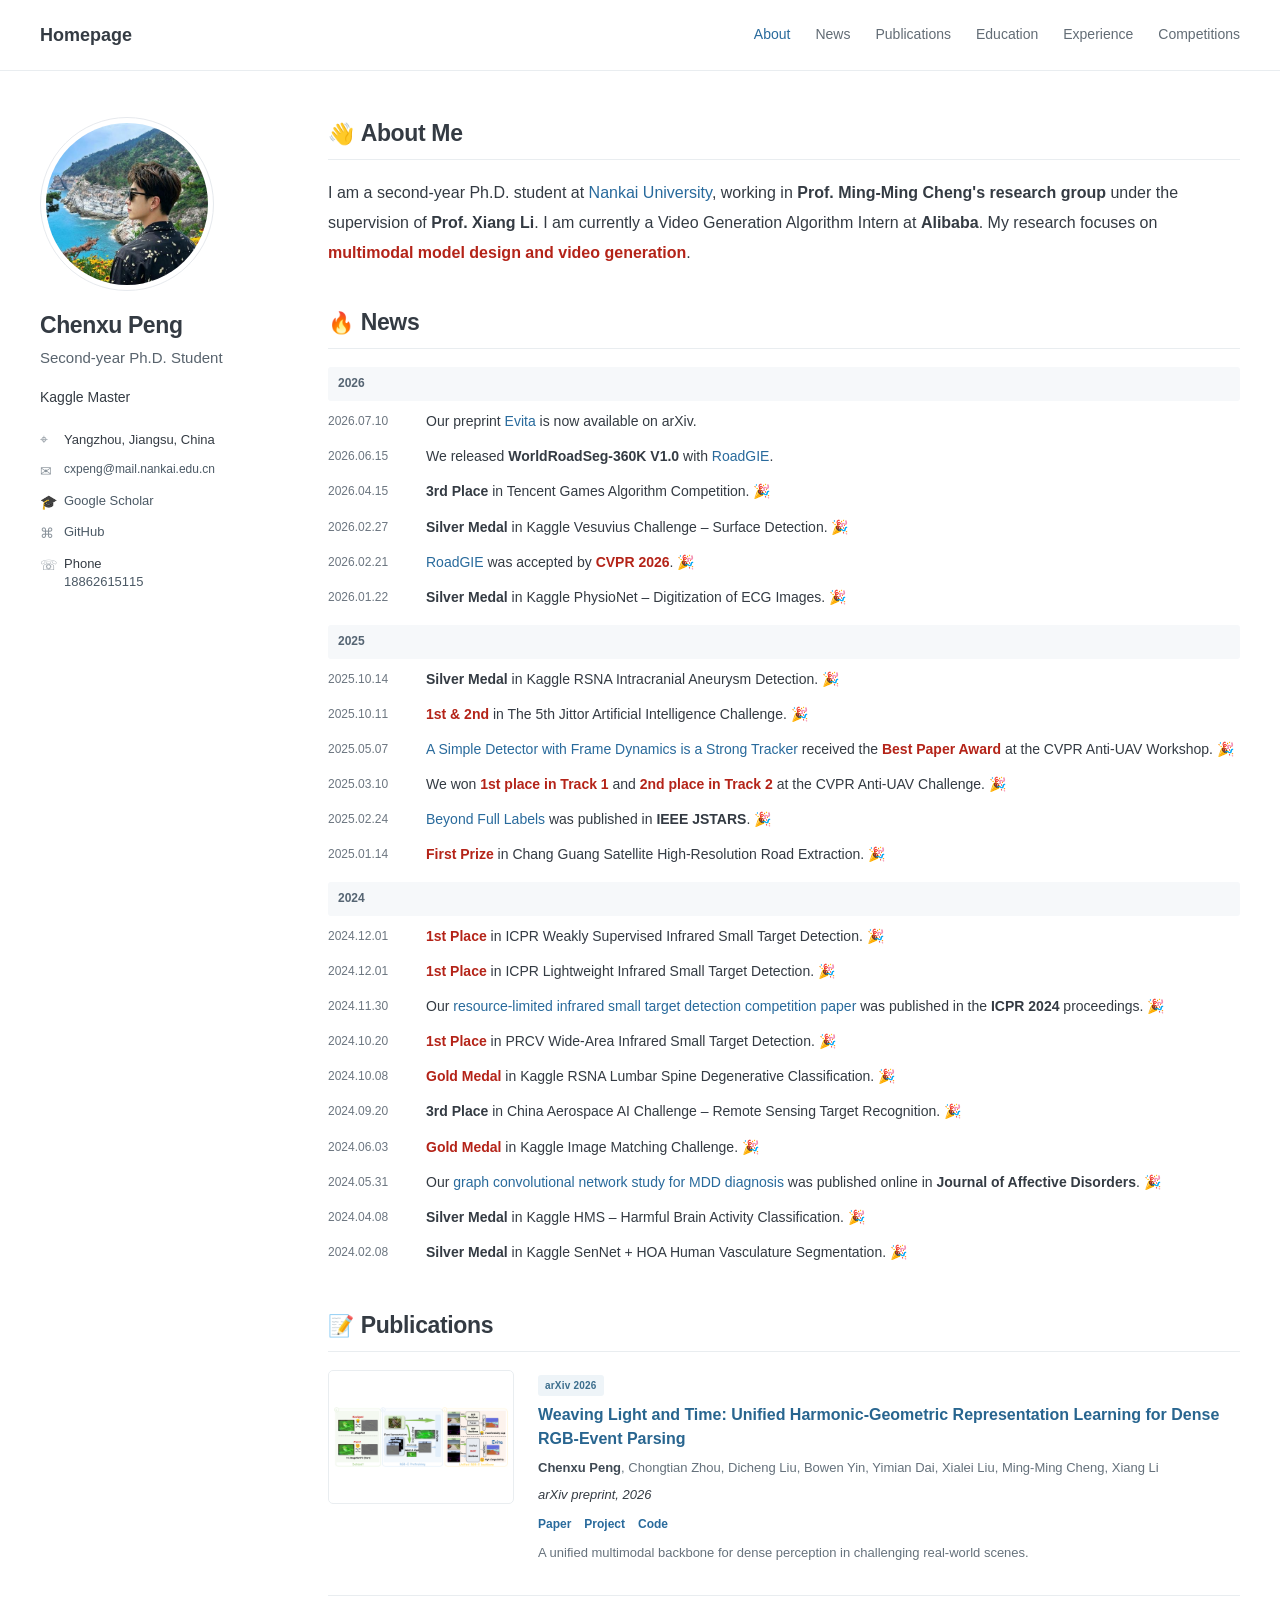
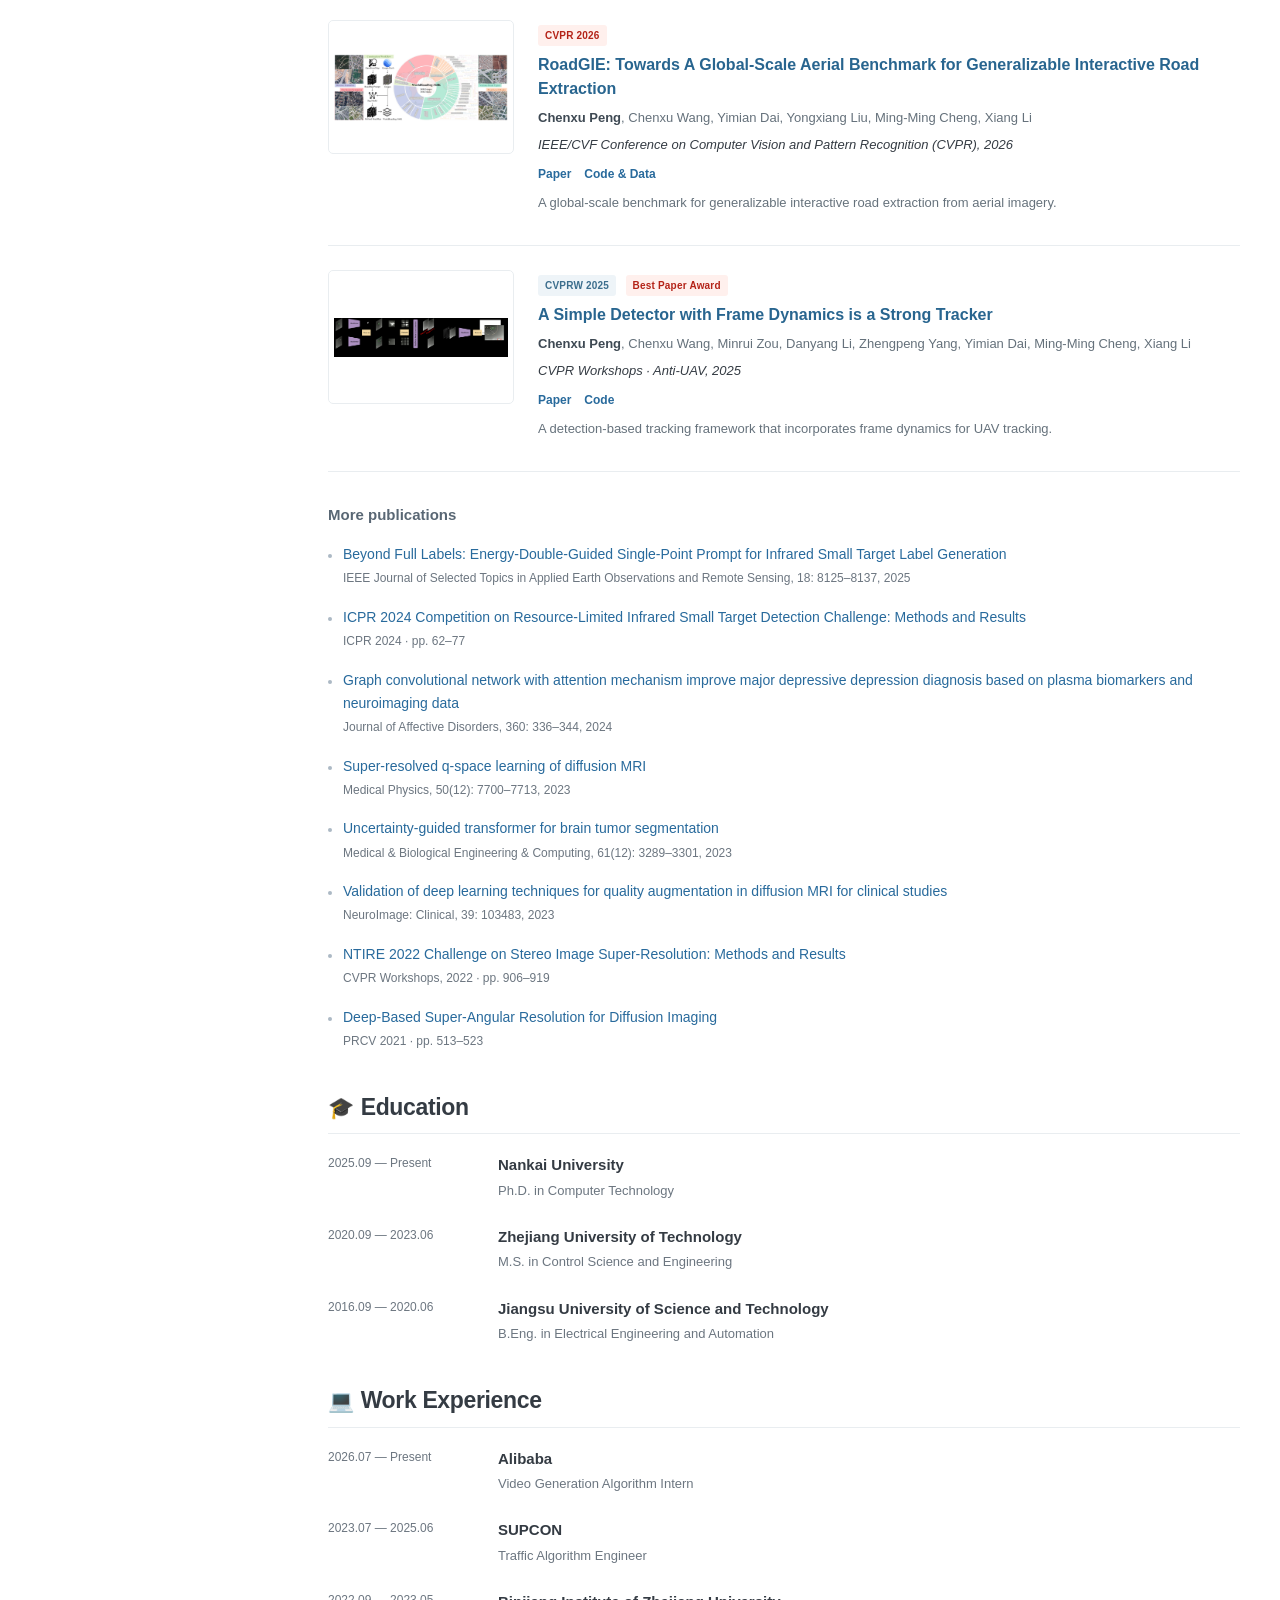
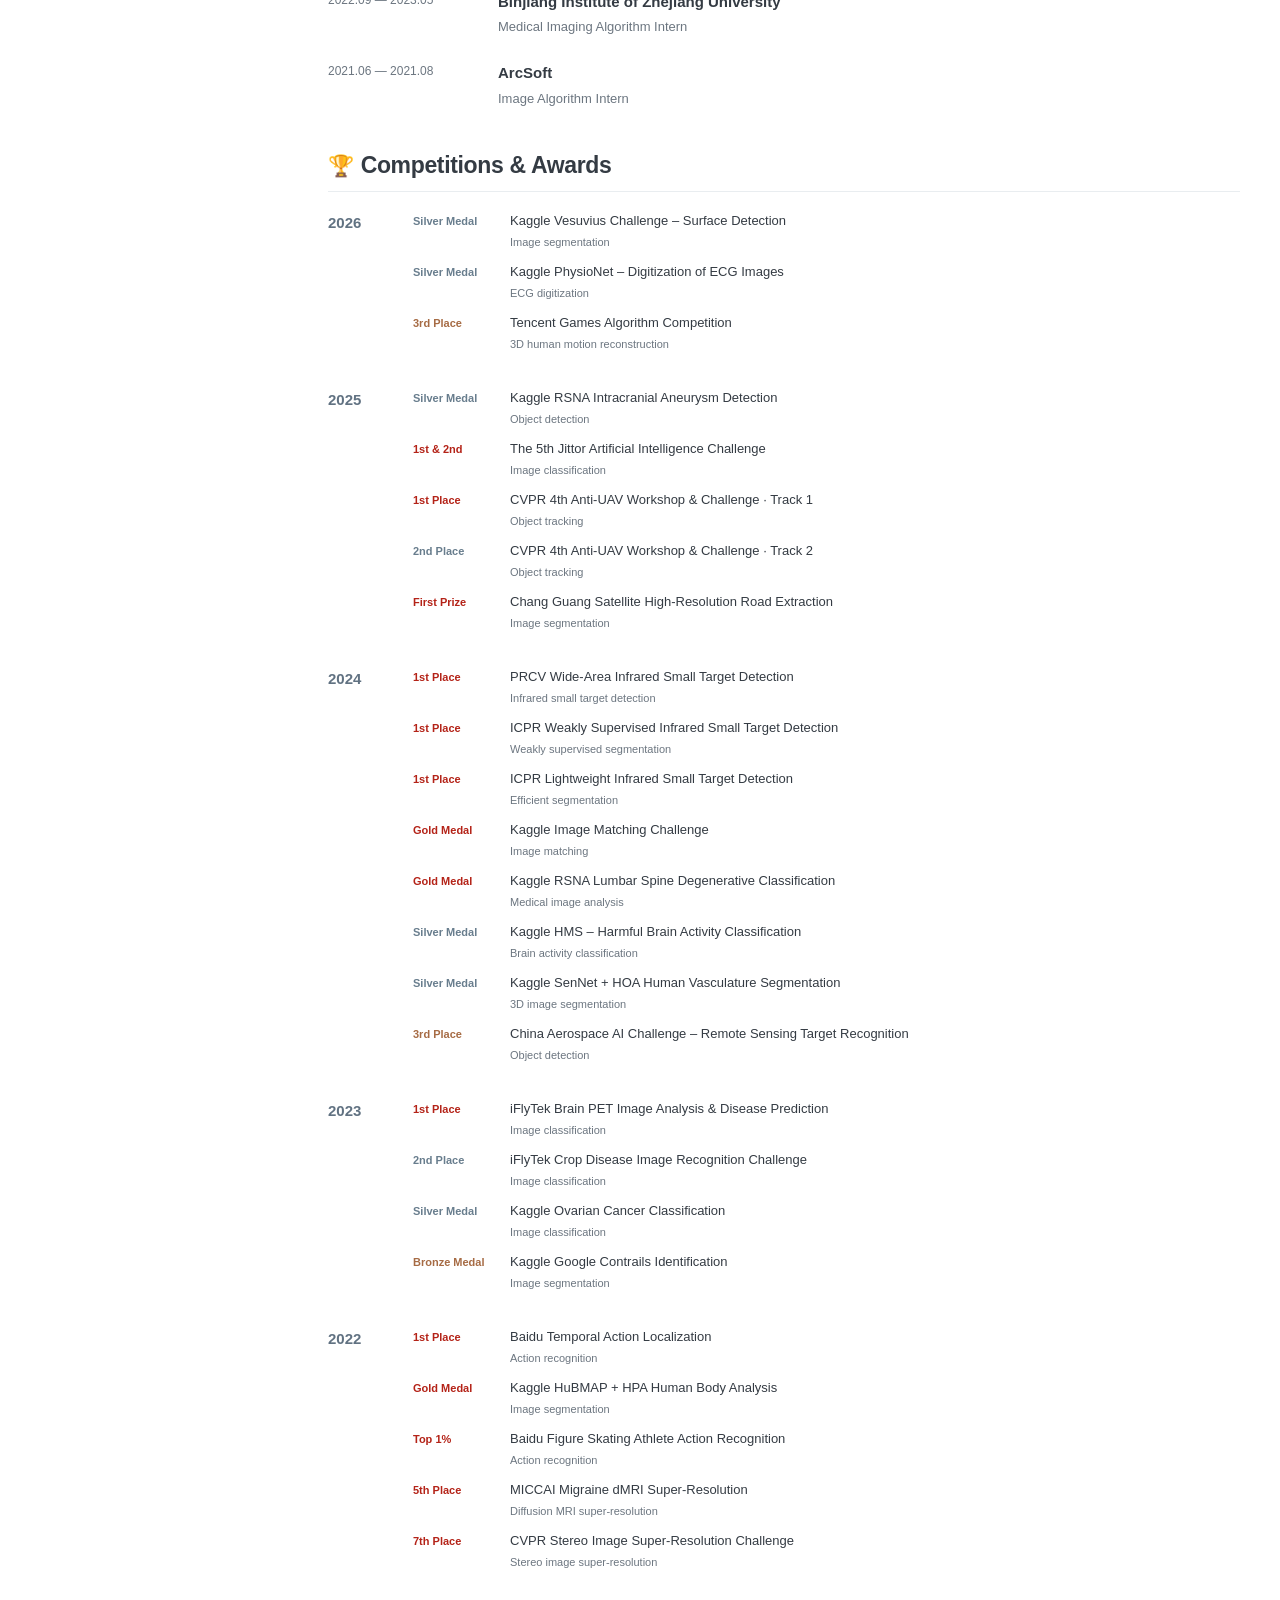
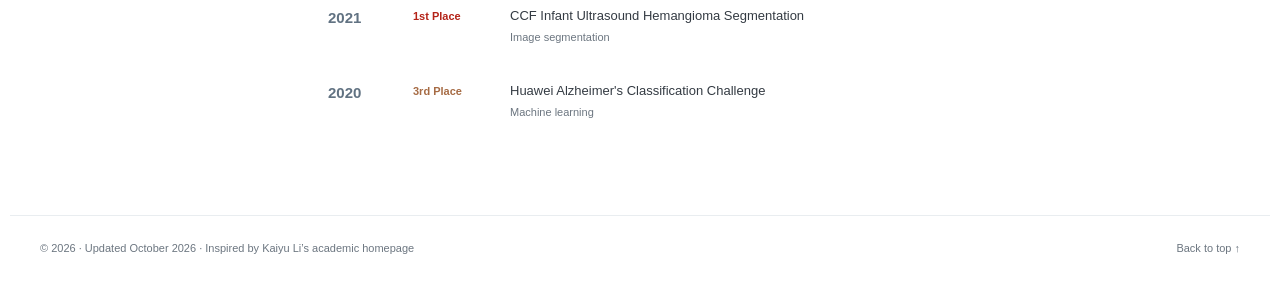
==== commit e08a7bde: "Add files via upload" ====
--- a/index.html
+++ b/index.html
@@ -1,2 +1,546 @@
 <!doctype html>
-<html lang="en"><head><meta charset="utf-8"><meta name="viewport" content="width=device-width, initial-scale=1"><title>Chenxu Peng | Nankai University</title><meta name="description" content="Chenxu Peng, Ph.D. student at Nankai University. Research in computer vision, diffusion models, and video generation. Publications, projects, and competition achievements."><meta name="theme-color" content="#ffffff"><link rel="canonical" href="https://chaineypung.github.io/"><meta property="og:type" content="profile"><meta property="og:title" content="Chenxu Peng | Academic Homepage"><meta property="og:description" content="Ph.D. student at Nankai University · Computer Vision & Video Generation · Kaggle Master"><meta property="og:url" content="https://chaineypung.github.io/"><link rel="icon" href="assets/favicon.svg" type="image/svg+xml"><link rel="stylesheet" href="assets/style.css"><script src="assets/main.js" defer></script><script type="application/ld+json">{"@context": "https://schema.org", "@type": "Person", "name": "Chenxu Peng", "url": "https://chaineypung.github.io/", "image": "https://chaineypung.github.io/assets/images/profile.jpg", "email": "cxpeng@mail.nankai.edu.cn", "affiliation": {"@type": "CollegeOrUniversity", "name": "Nankai University"}, "sameAs": ["https://github.com/chaineypung"]}</script></head><body id="top"><a class="skip-link" href="#main">Skip to content</a><header class="masthead"><nav class="nav-inner" aria-label="Main navigation"><a class="brand" href="#top">Homepage</a><button class="menu-button" type="button" aria-label="Toggle navigation" aria-expanded="false" aria-controls="main-nav">☰</button><div class="nav-links" id="main-nav"><a href="#about">About</a><a href="#news">News</a><a href="#publications">Publications</a><a href="#education">Education</a><a href="#experience">Experience</a><a href="#projects">Projects</a><a href="#competitions">Competitions</a></div></nav></header><div class="layout"><aside class="profile" aria-label="Personal information"><img class="portrait" src="assets/images/profile.jpg" width="174" height="174" alt="Chenxu Peng"><h1>Chenxu Peng </h1><p class="affiliation">Second-year Ph.D. Student</p><p class="profile-description">Kaggle Master</p><ul class="profile-links"><li class="location-item"><span class="icon" aria-hidden="true">⌖</span>Yangzhou, Jiangsu, China</li><li><span class="icon" aria-hidden="true">✉</span><a class="contact-email" href="mailto:cxpeng@mail.nankai.edu.cn">cxpeng@mail.nankai.edu.cn</a></li><li><span class="icon" aria-hidden="true">⌘</span><a href="https://github.com/chaineypung">GitHub</a></li><li><span class="icon" aria-hidden="true">☏</span><span>Phone / WeChat<br><a href="tel:+8618862615115">18862615115</a></span></li></ul></aside><main class="main-content" id="main"><section class="section" id="about" aria-labelledby="about-title"><h2 id="about-title"><span class="emoji" aria-hidden="true">👋</span>About Me</h2><p class="intro">My research focuses on <strong class="highlight">computer vision and diffusion models for video generation</strong>. I also work on <strong>multimodal representation learning</strong>, with applications in remote sensing and medical image analysis.</p></section><section class="section" id="news" aria-labelledby="news-title"><h2 id="news-title"><span class="emoji" aria-hidden="true">🔥</span>News</h2><div class="news-head"><p>Research, publications & competition highlights since 2024</p><div class="year-filters" role="group" aria-label="Filter news by year"><button type="button" data-filter-year="all" aria-pressed="true">All</button><button type="button" data-filter-year="2026" aria-pressed="false">2026</button><button type="button" data-filter-year="2025" aria-pressed="false">2025</button><button type="button" data-filter-year="2024" aria-pressed="false">2024</button></div></div><div class="news-feed" tabindex="0" aria-label="News archive, scroll for more"><ul class="news-list"><li class="news-year" data-year="2026">2026</li><li data-year="2026"><time datetime="2026-07-10">2026.07.10</time><div>Our preprint <a href="https://arxiv.org/abs/2607.09143">Evita</a> is now available on arXiv.</div></li><li data-year="2026"><time datetime="2026-06-15">2026.06.15</time><div>We released <strong>WorldRoadSeg-360K V1.0</strong> with <a href="https://github.com/chaineypung/RoadGIE">RoadGIE</a>.</div></li><li data-year="2026"><time datetime="2026-04-15">2026.04.15</time><div><span class="news-rank">3rd Place</span> in Tencent Games Algorithm Competition.</div></li><li data-year="2026"><time datetime="2026-02-27">2026.02.27</time><div><span class="news-rank">Silver Medal</span> in Kaggle Vesuvius Challenge – Surface Detection.</div></li><li data-year="2026"><time datetime="2026-02-21">2026.02.21</time><div><a href="https://arxiv.org/abs/2605.26862">RoadGIE</a> was accepted by <strong class="highlight">CVPR 2026</strong>.</div></li><li data-year="2026"><time datetime="2026-01-22">2026.01.22</time><div><span class="news-rank">Silver Medal</span> in Kaggle PhysioNet – Digitization of ECG Images.</div></li><li class="news-year" data-year="2025">2025</li><li data-year="2025"><time datetime="2025-10-14">2025.10.14</time><div><span class="news-rank">Silver Medal</span> in Kaggle RSNA Intracranial Aneurysm Detection.</div></li><li data-year="2025"><time datetime="2025-10-11">2025.10.11</time><div><span class="award-text">1st &amp; 2nd</span> in The 5th Jittor Artificial Intelligence Challenge.</div></li><li data-year="2025"><time datetime="2025-05-07">2025.05.07</time><div><a href="https://arxiv.org/abs/2505.04917">A Simple Detector with Frame Dynamics is a Strong Tracker</a> received the <span class="award-text">Best Paper Award</span> at the CVPR Anti-UAV Workshop.</div></li><li data-year="2025"><time datetime="2025-03-10">2025.03.10</time><div>We won <span class="award-text">1st place in Track 1</span> and <strong class="highlight">2nd place in Track 2</strong> at the CVPR Anti-UAV Challenge.</div></li><li data-year="2025"><time datetime="2025-02-24">2025.02.24</time><div><a href="https://doi.org/10.1109/JSTARS.2025.3545014">Beyond Full Labels</a> was published in <strong>IEEE JSTARS</strong>.</div></li><li data-year="2025"><time datetime="2025-01-14">2025.01.14</time><div><span class="award-text">First Prize</span> in Chang Guang Satellite High-Resolution Road Extraction.</div></li><li class="news-year" data-year="2024">2024</li><li data-year="2024"><time datetime="2024-12-01">2024.12.01</time><div><span class="award-text">1st Place</span> in ICPR Weakly Supervised Infrared Small Target Detection.</div></li><li data-year="2024"><time datetime="2024-12-01">2024.12.01</time><div><span class="award-text">1st Place</span> in ICPR Lightweight Infrared Small Target Detection.</div></li><li data-year="2024"><time datetime="2024-11-30">2024.11.30</time><div>Our <a href="https://link.springer.com/chapter/10.1007/978-3-031-80139-6_5">resource-limited infrared small target detection competition paper</a> was published in the <strong>ICPR 2024</strong> proceedings.</div></li><li data-year="2024"><time datetime="2024-10-20">2024.10.20</time><div><span class="award-text">1st Place</span> in PRCV Wide-Area Infrared Small Target Detection.</div></li><li data-year="2024"><time datetime="2024-10-08">2024.10.08</time><div><span class="award-text">Gold Medal</span> in Kaggle RSNA Lumbar Spine Degenerative Classification.</div></li><li data-year="2024"><time datetime="2024-09-20">2024.09.20</time><div><span class="news-rank">3rd Place</span> in China Aerospace AI Challenge – Remote Sensing Target Recognition.</div></li><li data-year="2024"><time datetime="2024-06-03">2024.06.03</time><div><span class="award-text">Gold Medal</span> in Kaggle Image Matching Challenge.</div></li><li data-year="2024"><time datetime="2024-05-31">2024.05.31</time><div>Our <a href="https://pubmed.ncbi.nlm.nih.gov/38824965/">graph convolutional network study for MDD diagnosis</a> was published online in <strong>Journal of Affective Disorders</strong>.</div></li><li data-year="2024"><time datetime="2024-04-08">2024.04.08</time><div><span class="news-rank">Silver Medal</span> in Kaggle HMS – Harmful Brain Activity Classification.</div></li><li data-year="2024"><time datetime="2024-02-08">2024.02.08</time><div><span class="news-rank">Silver Medal</span> in Kaggle SenNet + HOA Human Vasculature Segmentation.</div></li></ul></div></section><section class="section" id="publications" aria-labelledby="publications-title"><h2 id="publications-title"><span class="emoji" aria-hidden="true">📝</span>Publications</h2><p class="section-note">My name is highlighted in the author lists.</p><article class="publication" id="paper-evita"><a class="paper-figure" href="https://arxiv.org/abs/2607.09143" aria-label="Read Weaving Light and Time: Unified Harmonic-Geometric Representation Learning for Dense RGB-Event Parsing"><img src="assets/images/evita.png" alt="Evita: unified harmonic-geometric multimodal representation learning" width="370" height="264" loading="lazy"></a><div><span class="tag">arXiv 2026</span><h3><a href="https://arxiv.org/abs/2607.09143">Weaving Light and Time: Unified Harmonic-Geometric Representation Learning for Dense RGB-Event Parsing</a></h3><p class="authors"><strong>Chenxu Peng</strong>, Chongtian Zhou, Dicheng Liu, Bowen Yin, Yimian Dai, Xialei Liu, Ming-Ming Cheng, Xiang Li</p><p class="venue">arXiv preprint, 2026</p><div class="paper-links"><a href="https://arxiv.org/abs/2607.09143">Paper</a><a href="evita/">Project</a><a href="https://github.com/chaineypung/Evita">Code</a></div><p class="paper-description">A unified multimodal backbone for dense perception in challenging real-world scenes.</p></div></article><article class="publication" id="paper-roadgie"><a class="paper-figure" href="https://arxiv.org/abs/2605.26862" aria-label="Read RoadGIE: Towards A Global-Scale Aerial Benchmark for Generalizable Interactive Road Extraction"><img src="assets/images/roadgie.png" alt="RoadGIE global-scale aerial road extraction benchmark" width="370" height="264" loading="lazy"></a><div><span class="tag venue-highlight">CVPR 2026</span><h3><a href="https://arxiv.org/abs/2605.26862">RoadGIE: Towards A Global-Scale Aerial Benchmark for Generalizable Interactive Road Extraction</a></h3><p class="authors"><strong>Chenxu Peng</strong>, Chenxu Wang, Yimian Dai, Yongxiang Liu, Ming-Ming Cheng, Xiang Li</p><p class="venue">IEEE/CVF Conference on Computer Vision and Pattern Recognition (CVPR), 2026</p><div class="paper-links"><a href="https://arxiv.org/abs/2605.26862">Paper</a><a href="https://github.com/chaineypung/RoadGIE">Code &amp; Data</a></div><p class="paper-description">A global-scale benchmark for generalizable interactive road extraction from aerial imagery.</p></div></article><article class="publication" id="paper-tracker"><a class="paper-figure" href="https://arxiv.org/abs/2505.04917" aria-label="Read A Simple Detector with Frame Dynamics is a Strong Tracker"><img src="assets/images/tracker.png" alt="Detector and frame dynamics framework for anti-UAV tracking" width="370" height="264" loading="lazy"></a><div><span class="tag">CVPRW 2025</span><span class="tag award">Best Paper Award</span><h3><a href="https://arxiv.org/abs/2505.04917">A Simple Detector with Frame Dynamics is a Strong Tracker</a></h3><p class="authors"><strong>Chenxu Peng</strong>, Chenxu Wang, Minrui Zou, Danyang Li, Zhengpeng Yang, Yimian Dai, Ming-Ming Cheng, Xiang Li</p><p class="venue">CVPR Workshops · Anti-UAV, 2025</p><div class="paper-links"><a href="https://openaccess.thecvf.com/content/CVPR2025W/Anti-UAV/papers/Peng_A_Simple_Detector_with_Frame_Dynamics_is_a_Strong_Tracker_CVPRW_2025_paper.pdf">Paper</a><a href="https://github.com/facias914/A-Simple-Detector-is-a-Strong-Tracker">Code</a></div><p class="paper-description">A detection-based tracking framework that incorporates frame dynamics for UAV tracking.</p></div></article><h3 class="older-heading">More publications</h3><ul class="compact-papers"><li><a href="https://doi.org/10.1109/JSTARS.2025.3545014">Beyond Full Labels: Energy-Double-Guided Single-Point Prompt for Infrared Small Target Label Generation</a><span class="compact-meta">IEEE Journal of Selected Topics in Applied Earth Observations and Remote Sensing, 18: 8125–8137, 2025</span></li><li><a href="https://link.springer.com/chapter/10.1007/978-3-031-80139-6_5">ICPR 2024 Competition on Resource-Limited Infrared Small Target Detection Challenge: Methods and Results</a><span class="compact-meta">ICPR 2024 · pp. 62–77</span></li><li><a href="https://pubmed.ncbi.nlm.nih.gov/38824965/">Graph convolutional network with attention mechanism improve major depressive depression diagnosis based on plasma biomarkers and neuroimaging data</a><span class="compact-meta">Journal of Affective Disorders, 360: 336–344, 2024</span></li><li><a href="https://pubmed.ncbi.nlm.nih.gov/37219814/">Super-resolved q-space learning of diffusion MRI</a><span class="compact-meta">Medical Physics, 50(12): 7700–7713, 2023</span></li><li><a href="https://pubmed.ncbi.nlm.nih.gov/37665558/">Uncertainty-guided transformer for brain tumor segmentation</a><span class="compact-meta">Medical &amp; Biological Engineering &amp; Computing, 61(12): 3289–3301, 2023</span></li><li><a href="https://pubmed.ncbi.nlm.nih.gov/37572514/">Validation of deep learning techniques for quality augmentation in diffusion MRI for clinical studies</a><span class="compact-meta">NeuroImage: Clinical, 39: 103483, 2023</span></li><li><a href="https://openaccess.thecvf.com/content/CVPR2022W/NTIRE/html/Wang_NTIRE_2022_Challenge_on_Stereo_Image_Super-Resolution_Methods_and_Results_CVPRW_2022_paper.html">NTIRE 2022 Challenge on Stereo Image Super-Resolution: Methods and Results</a><span class="compact-meta">CVPR Workshops, 2022 · pp. 906–919</span></li><li><a href="https://doi.org/10.1007/978-3-030-88010-1_43">Deep-Based Super-Angular Resolution for Diffusion Imaging</a><span class="compact-meta">PRCV 2021 · pp. 513–523</span></li></ul></section><section class="section" id="education" aria-labelledby="education-title"><h2 id="education-title"><span class="emoji" aria-hidden="true">🎓</span>Education</h2><ul class="timeline"><li><time>2025.09 — Present</time><div><h3>Nankai University</h3><p>Ph.D. in Computer Technology</p></div></li><li><time>2020.09 — 2023.06</time><div><h3>Zhejiang University of Technology</h3><p>M.S. in Control Science and Engineering</p></div></li><li><time>2016.09 — 2020.06</time><div><h3>Jiangsu University of Science and Technology</h3><p>B.Eng. in Electrical Engineering and Automation</p></div></li></ul></section><section class="section" id="experience" aria-labelledby="experience-title"><h2 id="experience-title"><span class="emoji" aria-hidden="true">💻</span>Work Experience</h2><ul class="timeline"><li><time>2026.07 — Present</time><div><h3>Alibaba</h3><p>Video Generation Algorithm Intern</p></div></li><li><time>2023.07 — 2025.06</time><div><h3>SUPCON</h3><p>Traffic Algorithm Engineer</p></div></li><li><time>2022.09 — 2023.05</time><div><h3>Binjiang Institute of Zhejiang University</h3><p>Medical Imaging Algorithm Intern</p></div></li><li><time>2021.06 — 2021.08</time><div><h3>ArcSoft</h3><p>Image Algorithm Intern</p></div></li></ul></section><section class="section" id="projects" aria-labelledby="projects-title"><h2 id="projects-title"><span class="emoji" aria-hidden="true">🛠️</span>Projects</h2><div class="project-row"><div class="project-name">Swin Unet V2</div><div><p>A Swin Transformer V2 based implementation for image segmentation.</p><div class="paper-links"><a href="https://github.com/chaineypung/Pytorch-Swin-Unet-V2">Code</a></div></div></div></section><section class="section" id="competitions" aria-labelledby="competitions-title"><h2 id="competitions-title"><span class="emoji" aria-hidden="true">🏆</span>Competitions & Awards</h2><div class="competition-year"><h3>2026</h3><ul class="competition-list"><li><span class="rank silver">Silver Medal</span><div>Kaggle Vesuvius Challenge – Surface Detection<span class="competition-topic">Image segmentation</span></div></li><li><span class="rank silver">Silver Medal</span><div>Kaggle PhysioNet – Digitization of ECG Images<span class="competition-topic">ECG digitization</span></div></li><li><span class="rank bronze">3rd Place</span><div>Tencent Games Algorithm Competition<span class="competition-topic">3D human motion reconstruction</span></div></li></ul></div><div class="competition-year"><h3>2025</h3><ul class="competition-list"><li><span class="rank silver">Silver Medal</span><div>Kaggle RSNA Intracranial Aneurysm Detection<span class="competition-topic">Object detection</span></div></li><li><span class="rank">1st &amp; 2nd</span><div>The 5th Jittor Artificial Intelligence Challenge<span class="competition-topic">Image classification</span></div></li><li><span class="rank">1st Place</span><div>CVPR 4th Anti-UAV Workshop &amp; Challenge · Track 1<span class="competition-topic">Object tracking</span></div></li><li><span class="rank silver">2nd Place</span><div>CVPR 4th Anti-UAV Workshop &amp; Challenge · Track 2<span class="competition-topic">Object tracking</span></div></li><li><span class="rank">First Prize</span><div>Chang Guang Satellite High-Resolution Road Extraction<span class="competition-topic">Image segmentation</span></div></li></ul></div><div class="competition-year"><h3>2024</h3><ul class="competition-list"><li><span class="rank">1st Place</span><div>PRCV Wide-Area Infrared Small Target Detection<span class="competition-topic">Infrared small target detection</span></div></li><li><span class="rank">1st Place</span><div>ICPR Weakly Supervised Infrared Small Target Detection<span class="competition-topic">Weakly supervised segmentation</span></div></li><li><span class="rank">1st Place</span><div>ICPR Lightweight Infrared Small Target Detection<span class="competition-topic">Efficient segmentation</span></div></li><li><span class="rank">Gold Medal</span><div>Kaggle Image Matching Challenge<span class="competition-topic">Image matching</span></div></li><li><span class="rank">Gold Medal</span><div>Kaggle RSNA Lumbar Spine Degenerative Classification<span class="competition-topic">Medical image analysis</span></div></li><li><span class="rank silver">Silver Medal</span><div>Kaggle HMS – Harmful Brain Activity Classification<span class="competition-topic">Brain activity classification</span></div></li><li><span class="rank silver">Silver Medal</span><div>Kaggle SenNet + HOA Human Vasculature Segmentation<span class="competition-topic">3D image segmentation</span></div></li><li><span class="rank bronze">3rd Place</span><div>China Aerospace AI Challenge – Remote Sensing Target Recognition<span class="competition-topic">Object detection</span></div></li></ul></div><details class="older-awards"><summary>Earlier competition highlights · 2020–2023</summary><ul><li>2023 · Champion, iFlyTek Brain PET Image Analysis & Disease Prediction; Runner-Up, iFlyTek Crop Disease Image Recognition Challenge.</li><li>2023 · Silver Medal, Kaggle Ovarian Cancer Classification; Bronze Medal, Kaggle Google Contrails Identification.</li><li>2022 · Champion, Baidu Temporal Action Localization; Gold Medal, Kaggle HuBMAP + HPA Human Body Analysis.</li><li>2022 · Top 1%, Baidu Figure Skating Athlete Action Recognition; 5th Place, MICCAI Migraine dMRI Super-Resolution; 7th Place, CVPR Stereo Image Super-Resolution Challenge.</li><li>2021 · Champion, CCF Infant Ultrasound Hemangioma Segmentation.</li><li>2020 · 3rd Place, Huawei Alzheimer's Classification Challenge.</li></ul></details></section></main></div><footer class="footer"><span>© 2026 · Updated October 2026 · Inspired by <a href="https://likyoo.github.io/">Kaiyu Li’s academic homepage</a></span><a class="back-top" href="#top">Back to top ↑</a></footer></body></html>+<html lang="en">
+<head>
+<meta charset="utf-8">
+<meta name="viewport" content="width=device-width, initial-scale=1">
+<title>Chenxu Peng | Nankai University</title>
+<meta name="description" content="Chenxu Peng, Ph.D. student at Nankai University. Research in multimodal model design and video generation. Publications and competition achievements.">
+<meta name="theme-color" content="#ffffff">
+<link rel="canonical" href="https://chaineypung.github.io/">
+<meta property="og:type" content="profile">
+<meta property="og:title" content="Chenxu Peng | Academic Homepage">
+<meta property="og:description" content="Ph.D. student at Nankai University · Multimodal Models & Video Generation · Kaggle Master">
+<meta property="og:url" content="https://chaineypung.github.io/">
+<link rel="icon" href="assets/favicon.svg" type="image/svg+xml">
+<link rel="stylesheet" href="assets/style.css">
+<script src="assets/main.js" defer>
+</script>
+<script type="application/ld+json">{"@context": "https://schema.org", "@type": "Person", "name": "Chenxu Peng", "url": "https://chaineypung.github.io/", "image": "https://chaineypung.github.io/assets/images/profile.jpg", "email": "cxpeng@mail.nankai.edu.cn", "affiliation": {"@type": "CollegeOrUniversity", "name": "Nankai University"}, "sameAs": ["https://github.com/chaineypung", "https://scholar.google.com/citations?user=h4orPsUAAAAJ&hl=zh-CN"]}</script>
+</head>
+<body id="top">
+<a class="skip-link" href="#main">Skip to content</a>
+<header class="masthead">
+<nav class="nav-inner" aria-label="Main navigation">
+<a class="brand" href="#top">Homepage</a>
+<button class="menu-button" type="button" aria-label="Toggle navigation" aria-expanded="false" aria-controls="main-nav">☰</button>
+<div class="nav-links" id="main-nav">
+<a href="#about">About</a>
+<a href="#news">News</a>
+<a href="#publications">Publications</a>
+<a href="#education">Education</a>
+<a href="#experience">Experience</a>
+<a href="#competitions">Competitions</a>
+</div>
+</nav>
+</header>
+<div class="layout">
+<aside class="profile" aria-label="Personal information">
+<img class="portrait" src="assets/images/profile.jpg" width="174" height="174" alt="Chenxu Peng">
+<h1>Chenxu Peng </h1>
+<p class="affiliation">Second-year Ph.D. Student</p>
+<p class="profile-description">Kaggle Master</p>
+<ul class="profile-links">
+<li class="location-item">
+<span class="icon" aria-hidden="true">⌖</span>Yangzhou, Jiangsu, China</li>
+<li>
+<span class="icon" aria-hidden="true">✉</span>
+<a class="contact-email" href="mailto:cxpeng@mail.nankai.edu.cn">cxpeng@mail.nankai.edu.cn</a>
+</li>
+<li>
+<span class="icon" aria-hidden="true">🎓</span>
+<a href="https://scholar.google.com/citations?user=h4orPsUAAAAJ&amp;hl=zh-CN">Google Scholar</a>
+</li>
+<li>
+<span class="icon" aria-hidden="true">⌘</span>
+<a href="https://github.com/chaineypung">GitHub</a>
+</li>
+<li>
+<span class="icon" aria-hidden="true">☏</span>
+<span>Phone<br>
+<a href="tel:+8618862615115">18862615115</a>
+</span>
+</li>
+</ul>
+</aside>
+<main class="main-content" id="main">
+<section class="section" id="about" aria-labelledby="about-title">
+<h2 id="about-title">
+<span class="emoji" aria-hidden="true">👋</span>About Me</h2>
+<p class="intro">I am a second-year Ph.D. student at <a href="https://www.nankai.edu.cn/">Nankai University</a>, working in <strong>Prof. Ming-Ming Cheng's research group</strong> under the supervision of <strong>Prof. Xiang Li</strong>. I am currently a Video Generation Algorithm Intern at <strong>Alibaba</strong>. My research focuses on <strong class="highlight">multimodal model design and video generation</strong>.</p>
+</section>
+<section class="section" id="news" aria-labelledby="news-title">
+<h2 id="news-title">
+<span class="emoji" aria-hidden="true">🔥</span>News</h2>
+<ul class="news-list">
+<li class="news-year" data-year="2026">2026</li>
+<li data-year="2026">
+<time datetime="2026-07-10">2026.07.10</time>
+<div>Our preprint <a href="https://arxiv.org/abs/2607.09143">Evita</a> is now available on arXiv.</div>
+</li>
+<li data-year="2026">
+<time datetime="2026-06-15">2026.06.15</time>
+<div>We released <strong>WorldRoadSeg-360K V1.0</strong> with <a href="https://github.com/chaineypung/RoadGIE">RoadGIE</a>.</div>
+</li>
+<li data-year="2026">
+<time datetime="2026-04-15">2026.04.15</time>
+<div>
+<span class="news-rank">3rd Place</span> in Tencent Games Algorithm Competition. <span aria-hidden="true">🎉</span>
+</div>
+</li>
+<li data-year="2026">
+<time datetime="2026-02-27">2026.02.27</time>
+<div>
+<span class="news-rank">Silver Medal</span> in Kaggle Vesuvius Challenge – Surface Detection. <span aria-hidden="true">🎉</span>
+</div>
+</li>
+<li data-year="2026">
+<time datetime="2026-02-21">2026.02.21</time>
+<div>
+<a href="https://arxiv.org/abs/2605.26862">RoadGIE</a> was accepted by <strong class="highlight">CVPR 2026</strong>. <span aria-hidden="true">🎉</span>
+</div>
+</li>
+<li data-year="2026">
+<time datetime="2026-01-22">2026.01.22</time>
+<div>
+<span class="news-rank">Silver Medal</span> in Kaggle PhysioNet – Digitization of ECG Images. <span aria-hidden="true">🎉</span>
+</div>
+</li>
+<li class="news-year" data-year="2025">2025</li>
+<li data-year="2025">
+<time datetime="2025-10-14">2025.10.14</time>
+<div>
+<span class="news-rank">Silver Medal</span> in Kaggle RSNA Intracranial Aneurysm Detection. <span aria-hidden="true">🎉</span>
+</div>
+</li>
+<li data-year="2025">
+<time datetime="2025-10-11">2025.10.11</time>
+<div>
+<span class="award-text">1st &amp; 2nd</span> in The 5th Jittor Artificial Intelligence Challenge. <span aria-hidden="true">🎉</span>
+</div>
+</li>
+<li data-year="2025">
+<time datetime="2025-05-07">2025.05.07</time>
+<div>
+<a href="https://arxiv.org/abs/2505.04917">A Simple Detector with Frame Dynamics is a Strong Tracker</a> received the <span class="award-text">Best Paper Award</span> at the CVPR Anti-UAV Workshop. <span aria-hidden="true">🎉</span>
+</div>
+</li>
+<li data-year="2025">
+<time datetime="2025-03-10">2025.03.10</time>
+<div>We won <span class="award-text">1st place in Track 1</span> and <strong class="highlight">2nd place in Track 2</strong> at the CVPR Anti-UAV Challenge. <span aria-hidden="true">🎉</span>
+</div>
+</li>
+<li data-year="2025">
+<time datetime="2025-02-24">2025.02.24</time>
+<div>
+<a href="https://doi.org/10.1109/JSTARS.2025.3545014">Beyond Full Labels</a> was published in <strong>IEEE JSTARS</strong>. <span aria-hidden="true">🎉</span>
+</div>
+</li>
+<li data-year="2025">
+<time datetime="2025-01-14">2025.01.14</time>
+<div>
+<span class="award-text">First Prize</span> in Chang Guang Satellite High-Resolution Road Extraction. <span aria-hidden="true">🎉</span>
+</div>
+</li>
+<li class="news-year" data-year="2024">2024</li>
+<li data-year="2024">
+<time datetime="2024-12-01">2024.12.01</time>
+<div>
+<span class="award-text">1st Place</span> in ICPR Weakly Supervised Infrared Small Target Detection. <span aria-hidden="true">🎉</span>
+</div>
+</li>
+<li data-year="2024">
+<time datetime="2024-12-01">2024.12.01</time>
+<div>
+<span class="award-text">1st Place</span> in ICPR Lightweight Infrared Small Target Detection. <span aria-hidden="true">🎉</span>
+</div>
+</li>
+<li data-year="2024">
+<time datetime="2024-11-30">2024.11.30</time>
+<div>Our <a href="https://link.springer.com/chapter/10.1007/978-3-031-80139-6_5">resource-limited infrared small target detection competition paper</a> was published in the <strong>ICPR 2024</strong> proceedings. <span aria-hidden="true">🎉</span>
+</div>
+</li>
+<li data-year="2024">
+<time datetime="2024-10-20">2024.10.20</time>
+<div>
+<span class="award-text">1st Place</span> in PRCV Wide-Area Infrared Small Target Detection. <span aria-hidden="true">🎉</span>
+</div>
+</li>
+<li data-year="2024">
+<time datetime="2024-10-08">2024.10.08</time>
+<div>
+<span class="award-text">Gold Medal</span> in Kaggle RSNA Lumbar Spine Degenerative Classification. <span aria-hidden="true">🎉</span>
+</div>
+</li>
+<li data-year="2024">
+<time datetime="2024-09-20">2024.09.20</time>
+<div>
+<span class="news-rank">3rd Place</span> in China Aerospace AI Challenge – Remote Sensing Target Recognition. <span aria-hidden="true">🎉</span>
+</div>
+</li>
+<li data-year="2024">
+<time datetime="2024-06-03">2024.06.03</time>
+<div>
+<span class="award-text">Gold Medal</span> in Kaggle Image Matching Challenge. <span aria-hidden="true">🎉</span>
+</div>
+</li>
+<li data-year="2024">
+<time datetime="2024-05-31">2024.05.31</time>
+<div>Our <a href="https://pubmed.ncbi.nlm.nih.gov/38824965/">graph convolutional network study for MDD diagnosis</a> was published online in <strong>Journal of Affective Disorders</strong>. <span aria-hidden="true">🎉</span>
+</div>
+</li>
+<li data-year="2024">
+<time datetime="2024-04-08">2024.04.08</time>
+<div>
+<span class="news-rank">Silver Medal</span> in Kaggle HMS – Harmful Brain Activity Classification. <span aria-hidden="true">🎉</span>
+</div>
+</li>
+<li data-year="2024">
+<time datetime="2024-02-08">2024.02.08</time>
+<div>
+<span class="news-rank">Silver Medal</span> in Kaggle SenNet + HOA Human Vasculature Segmentation. <span aria-hidden="true">🎉</span>
+</div>
+</li>
+</ul>
+</section>
+<section class="section" id="publications" aria-labelledby="publications-title">
+<h2 id="publications-title">
+<span class="emoji" aria-hidden="true">📝</span>Publications</h2>
+<article class="publication" id="paper-evita">
+<a class="paper-figure" href="https://arxiv.org/abs/2607.09143" aria-label="Read Weaving Light and Time: Unified Harmonic-Geometric Representation Learning for Dense RGB-Event Parsing">
+<img src="assets/images/evita.png" alt="Evita: unified harmonic-geometric multimodal representation learning" width="370" height="264" loading="lazy">
+</a>
+<div>
+<span class="tag">arXiv 2026</span>
+<h3>
+<a href="https://arxiv.org/abs/2607.09143">Weaving Light and Time: Unified Harmonic-Geometric Representation Learning for Dense RGB-Event Parsing</a>
+</h3>
+<p class="authors">
+<strong>Chenxu Peng</strong>, Chongtian Zhou, Dicheng Liu, Bowen Yin, Yimian Dai, Xialei Liu, Ming-Ming Cheng, Xiang Li</p>
+<p class="venue">arXiv preprint, 2026</p>
+<div class="paper-links">
+<a href="https://arxiv.org/abs/2607.09143">Paper</a>
+<a href="evita/">Project</a>
+<a href="https://github.com/chaineypung/Evita">Code</a>
+</div>
+<p class="paper-description">A unified multimodal backbone for dense perception in challenging real-world scenes.</p>
+</div>
+</article>
+<article class="publication" id="paper-roadgie">
+<a class="paper-figure" href="https://arxiv.org/abs/2605.26862" aria-label="Read RoadGIE: Towards A Global-Scale Aerial Benchmark for Generalizable Interactive Road Extraction">
+<img src="assets/images/roadgie.png" alt="RoadGIE global-scale aerial road extraction benchmark" width="370" height="264" loading="lazy">
+</a>
+<div>
+<span class="tag venue-highlight">CVPR 2026</span>
+<h3>
+<a href="https://arxiv.org/abs/2605.26862">RoadGIE: Towards A Global-Scale Aerial Benchmark for Generalizable Interactive Road Extraction</a>
+</h3>
+<p class="authors">
+<strong>Chenxu Peng</strong>, Chenxu Wang, Yimian Dai, Yongxiang Liu, Ming-Ming Cheng, Xiang Li</p>
+<p class="venue">IEEE/CVF Conference on Computer Vision and Pattern Recognition (CVPR), 2026</p>
+<div class="paper-links">
+<a href="https://arxiv.org/abs/2605.26862">Paper</a>
+<a href="https://github.com/chaineypung/RoadGIE">Code &amp; Data</a>
+</div>
+<p class="paper-description">A global-scale benchmark for generalizable interactive road extraction from aerial imagery.</p>
+</div>
+</article>
+<article class="publication" id="paper-tracker">
+<a class="paper-figure" href="https://arxiv.org/abs/2505.04917" aria-label="Read A Simple Detector with Frame Dynamics is a Strong Tracker">
+<img src="assets/images/tracker.png" alt="Detector and frame dynamics framework for anti-UAV tracking" width="370" height="264" loading="lazy">
+</a>
+<div>
+<span class="tag">CVPRW 2025</span>
+<span class="tag award">Best Paper Award</span>
+<h3>
+<a href="https://arxiv.org/abs/2505.04917">A Simple Detector with Frame Dynamics is a Strong Tracker</a>
+</h3>
+<p class="authors">
+<strong>Chenxu Peng</strong>, Chenxu Wang, Minrui Zou, Danyang Li, Zhengpeng Yang, Yimian Dai, Ming-Ming Cheng, Xiang Li</p>
+<p class="venue">CVPR Workshops · Anti-UAV, 2025</p>
+<div class="paper-links">
+<a href="https://openaccess.thecvf.com/content/CVPR2025W/Anti-UAV/papers/Peng_A_Simple_Detector_with_Frame_Dynamics_is_a_Strong_Tracker_CVPRW_2025_paper.pdf">Paper</a>
+<a href="https://github.com/facias914/A-Simple-Detector-is-a-Strong-Tracker">Code</a>
+</div>
+<p class="paper-description">A detection-based tracking framework that incorporates frame dynamics for UAV tracking.</p>
+</div>
+</article>
+<h3 class="older-heading">More publications</h3>
+<ul class="compact-papers">
+<li>
+<a href="https://doi.org/10.1109/JSTARS.2025.3545014">Beyond Full Labels: Energy-Double-Guided Single-Point Prompt for Infrared Small Target Label Generation</a>
+<span class="compact-meta">IEEE Journal of Selected Topics in Applied Earth Observations and Remote Sensing, 18: 8125–8137, 2025</span>
+</li>
+<li>
+<a href="https://link.springer.com/chapter/10.1007/978-3-031-80139-6_5">ICPR 2024 Competition on Resource-Limited Infrared Small Target Detection Challenge: Methods and Results</a>
+<span class="compact-meta">ICPR 2024 · pp. 62–77</span>
+</li>
+<li>
+<a href="https://pubmed.ncbi.nlm.nih.gov/38824965/">Graph convolutional network with attention mechanism improve major depressive depression diagnosis based on plasma biomarkers and neuroimaging data</a>
+<span class="compact-meta">Journal of Affective Disorders, 360: 336–344, 2024</span>
+</li>
+<li>
+<a href="https://pubmed.ncbi.nlm.nih.gov/37219814/">Super-resolved q-space learning of diffusion MRI</a>
+<span class="compact-meta">Medical Physics, 50(12): 7700–7713, 2023</span>
+</li>
+<li>
+<a href="https://pubmed.ncbi.nlm.nih.gov/37665558/">Uncertainty-guided transformer for brain tumor segmentation</a>
+<span class="compact-meta">Medical &amp; Biological Engineering &amp; Computing, 61(12): 3289–3301, 2023</span>
+</li>
+<li>
+<a href="https://pubmed.ncbi.nlm.nih.gov/37572514/">Validation of deep learning techniques for quality augmentation in diffusion MRI for clinical studies</a>
+<span class="compact-meta">NeuroImage: Clinical, 39: 103483, 2023</span>
+</li>
+<li>
+<a href="https://openaccess.thecvf.com/content/CVPR2022W/NTIRE/html/Wang_NTIRE_2022_Challenge_on_Stereo_Image_Super-Resolution_Methods_and_Results_CVPRW_2022_paper.html">NTIRE 2022 Challenge on Stereo Image Super-Resolution: Methods and Results</a>
+<span class="compact-meta">CVPR Workshops, 2022 · pp. 906–919</span>
+</li>
+<li>
+<a href="https://doi.org/10.1007/978-3-030-88010-1_43">Deep-Based Super-Angular Resolution for Diffusion Imaging</a>
+<span class="compact-meta">PRCV 2021 · pp. 513–523</span>
+</li>
+</ul>
+</section>
+<section class="section" id="education" aria-labelledby="education-title">
+<h2 id="education-title">
+<span class="emoji" aria-hidden="true">🎓</span>Education</h2>
+<ul class="timeline">
+<li>
+<time>2025.09 — Present</time>
+<div>
+<h3>Nankai University</h3>
+<p>Ph.D. in Computer Technology</p>
+</div>
+</li>
+<li>
+<time>2020.09 — 2023.06</time>
+<div>
+<h3>Zhejiang University of Technology</h3>
+<p>M.S. in Control Science and Engineering</p>
+</div>
+</li>
+<li>
+<time>2016.09 — 2020.06</time>
+<div>
+<h3>Jiangsu University of Science and Technology</h3>
+<p>B.Eng. in Electrical Engineering and Automation</p>
+</div>
+</li>
+</ul>
+</section>
+<section class="section" id="experience" aria-labelledby="experience-title">
+<h2 id="experience-title">
+<span class="emoji" aria-hidden="true">💻</span>Work Experience</h2>
+<ul class="timeline">
+<li>
+<time>2026.07 — Present</time>
+<div>
+<h3>Alibaba</h3>
+<p>Video Generation Algorithm Intern</p>
+</div>
+</li>
+<li>
+<time>2023.07 — 2025.06</time>
+<div>
+<h3>SUPCON</h3>
+<p>Traffic Algorithm Engineer</p>
+</div>
+</li>
+<li>
+<time>2022.09 — 2023.05</time>
+<div>
+<h3>Binjiang Institute of Zhejiang University</h3>
+<p>Medical Imaging Algorithm Intern</p>
+</div>
+</li>
+<li>
+<time>2021.06 — 2021.08</time>
+<div>
+<h3>ArcSoft</h3>
+<p>Image Algorithm Intern</p>
+</div>
+</li>
+</ul>
+</section>
+<section class="section" id="competitions" aria-labelledby="competitions-title">
+<h2 id="competitions-title">
+<span class="emoji" aria-hidden="true">🏆</span>Competitions & Awards</h2>
+<div class="competition-year">
+<h3>2026</h3>
+<ul class="competition-list">
+<li>
+<span class="rank silver">Silver Medal</span>
+<div>Kaggle Vesuvius Challenge – Surface Detection<span class="competition-topic">Image segmentation</span>
+</div>
+</li>
+<li>
+<span class="rank silver">Silver Medal</span>
+<div>Kaggle PhysioNet – Digitization of ECG Images<span class="competition-topic">ECG digitization</span>
+</div>
+</li>
+<li>
+<span class="rank bronze">3rd Place</span>
+<div>Tencent Games Algorithm Competition<span class="competition-topic">3D human motion reconstruction</span>
+</div>
+</li>
+</ul>
+</div>
+<div class="competition-year">
+<h3>2025</h3>
+<ul class="competition-list">
+<li>
+<span class="rank silver">Silver Medal</span>
+<div>Kaggle RSNA Intracranial Aneurysm Detection<span class="competition-topic">Object detection</span>
+</div>
+</li>
+<li>
+<span class="rank">1st &amp; 2nd</span>
+<div>The 5th Jittor Artificial Intelligence Challenge<span class="competition-topic">Image classification</span>
+</div>
+</li>
+<li>
+<span class="rank">1st Place</span>
+<div>CVPR 4th Anti-UAV Workshop &amp; Challenge · Track 1<span class="competition-topic">Object tracking</span>
+</div>
+</li>
+<li>
+<span class="rank silver">2nd Place</span>
+<div>CVPR 4th Anti-UAV Workshop &amp; Challenge · Track 2<span class="competition-topic">Object tracking</span>
+</div>
+</li>
+<li>
+<span class="rank">First Prize</span>
+<div>Chang Guang Satellite High-Resolution Road Extraction<span class="competition-topic">Image segmentation</span>
+</div>
+</li>
+</ul>
+</div>
+<div class="competition-year">
+<h3>2024</h3>
+<ul class="competition-list">
+<li>
+<span class="rank">1st Place</span>
+<div>PRCV Wide-Area Infrared Small Target Detection<span class="competition-topic">Infrared small target detection</span>
+</div>
+</li>
+<li>
+<span class="rank">1st Place</span>
+<div>ICPR Weakly Supervised Infrared Small Target Detection<span class="competition-topic">Weakly supervised segmentation</span>
+</div>
+</li>
+<li>
+<span class="rank">1st Place</span>
+<div>ICPR Lightweight Infrared Small Target Detection<span class="competition-topic">Efficient segmentation</span>
+</div>
+</li>
+<li>
+<span class="rank">Gold Medal</span>
+<div>Kaggle Image Matching Challenge<span class="competition-topic">Image matching</span>
+</div>
+</li>
+<li>
+<span class="rank">Gold Medal</span>
+<div>Kaggle RSNA Lumbar Spine Degenerative Classification<span class="competition-topic">Medical image analysis</span>
+</div>
+</li>
+<li>
+<span class="rank silver">Silver Medal</span>
+<div>Kaggle HMS – Harmful Brain Activity Classification<span class="competition-topic">Brain activity classification</span>
+</div>
+</li>
+<li>
+<span class="rank silver">Silver Medal</span>
+<div>Kaggle SenNet + HOA Human Vasculature Segmentation<span class="competition-topic">3D image segmentation</span>
+</div>
+</li>
+<li>
+<span class="rank bronze">3rd Place</span>
+<div>China Aerospace AI Challenge – Remote Sensing Target Recognition<span class="competition-topic">Object detection</span>
+</div>
+</li>
+</ul>
+</div>
+<div class="competition-year">
+<h3>2023</h3>
+<ul class="competition-list">
+<li>
+<span class="rank">1st Place</span>
+<div>iFlyTek Brain PET Image Analysis &amp; Disease Prediction<span class="competition-topic">Image classification</span>
+</div>
+</li>
+<li>
+<span class="rank silver">2nd Place</span>
+<div>iFlyTek Crop Disease Image Recognition Challenge<span class="competition-topic">Image classification</span>
+</div>
+</li>
+<li>
+<span class="rank silver">Silver Medal</span>
+<div>Kaggle Ovarian Cancer Classification<span class="competition-topic">Image classification</span>
+</div>
+</li>
+<li>
+<span class="rank bronze">Bronze Medal</span>
+<div>Kaggle Google Contrails Identification<span class="competition-topic">Image segmentation</span>
+</div>
+</li>
+</ul>
+</div>
+<div class="competition-year">
+<h3>2022</h3>
+<ul class="competition-list">
+<li>
+<span class="rank">1st Place</span>
+<div>Baidu Temporal Action Localization<span class="competition-topic">Action recognition</span>
+</div>
+</li>
+<li>
+<span class="rank">Gold Medal</span>
+<div>Kaggle HuBMAP + HPA Human Body Analysis<span class="competition-topic">Image segmentation</span>
+</div>
+</li>
+<li>
+<span class="rank">Top 1%</span>
+<div>Baidu Figure Skating Athlete Action Recognition<span class="competition-topic">Action recognition</span>
+</div>
+</li>
+<li>
+<span class="rank">5th Place</span>
+<div>MICCAI Migraine dMRI Super-Resolution<span class="competition-topic">Diffusion MRI super-resolution</span>
+</div>
+</li>
+<li>
+<span class="rank">7th Place</span>
+<div>CVPR Stereo Image Super-Resolution Challenge<span class="competition-topic">Stereo image super-resolution</span>
+</div>
+</li>
+</ul>
+</div>
+<div class="competition-year">
+<h3>2021</h3>
+<ul class="competition-list">
+<li>
+<span class="rank">1st Place</span>
+<div>CCF Infant Ultrasound Hemangioma Segmentation<span class="competition-topic">Image segmentation</span>
+</div>
+</li>
+</ul>
+</div>
+<div class="competition-year">
+<h3>2020</h3>
+<ul class="competition-list">
+<li>
+<span class="rank bronze">3rd Place</span>
+<div>Huawei Alzheimer&#x27;s Classification Challenge<span class="competition-topic">Machine learning</span>
+</div>
+</li>
+</ul>
+</div>
+</section>
+</main>
+</div>
+<footer class="footer">
+<span>© 2026 · Updated October 2026 · Inspired by <a href="https://likyoo.github.io/">Kaiyu Li’s academic homepage</a>
+</span>
+<a class="back-top" href="#top">Back to top ↑</a>
+</footer>
+</body>
+</html>
--- a/assets/style.css
+++ b/assets/style.css
@@ -1,4 +1,4 @@
-:root{--ink:#343b43;--muted:#6c7680;--blue:#286a9c;--line:#e9edf0;--soft:#f6f8fa;--accent:#9a5b18;--width:1260px}*{box-sizing:border-box}html{scroll-behavior:smooth;scroll-padding-top:92px}body{margin:0;color:var(--ink);background:#fff;font:16px/1.7 -apple-system,BlinkMacSystemFont,"Segoe UI",Roboto,"Helvetica Neue",Arial,"Noto Sans SC",sans-serif}a{color:var(--blue);text-decoration:none}a:hover{text-decoration:underline}a:focus-visible,button:focus-visible,summary:focus-visible{outline:3px solid #97bddc;outline-offset:4px}.skip-link{position:fixed;top:-60px;left:20px;z-index:20;padding:8px 16px;background:#fff}.skip-link:focus{top:8px}.masthead{position:sticky;top:0;background:rgba(255,255,255,.97);border-bottom:1px solid var(--line);z-index:10}.nav-inner{max-width:var(--width);margin:auto;min-height:70px;padding:0 30px;display:flex;align-items:center;gap:38px}.brand{color:var(--ink);font-size:18px;font-weight:750;white-space:nowrap}.nav-links{display:flex;align-items:center;gap:25px;margin-left:auto}.nav-links a{font-size:14px;color:#626c75;white-space:nowrap}.nav-links a.active{color:var(--blue)}.menu-button{display:none;border:1px solid var(--line);background:#fff;border-radius:4px;padding:7px 11px;font-size:16px}.layout{max-width:var(--width);margin:0 auto;display:grid;grid-template-columns:230px minmax(0,1fr);gap:58px;padding:46px 30px 0}.profile{position:sticky;top:106px;align-self:start}.portrait{display:block;width:174px;height:174px;object-fit:cover;border-radius:50%;padding:5px;border:1px solid #e6e9ed;background:#fff;margin-bottom:20px}.profile h1{font-size:23px;line-height:1.3;letter-spacing:-.4px;margin:0 0 4px}.chinese-name{font-size:18px;font-weight:500;margin-left:3px}.affiliation{font-size:15px;margin:0 0 16px;color:#58636d}.profile-description{font-size:14px;line-height:1.6;margin:0 0 20px}.profile-links{display:flex;flex-direction:column;gap:11px;margin:0;padding:0;list-style:none;font-size:13px;line-height:1.45}.profile-links a{color:#4b5965}.profile-links .contact-email{font-size:12px}.icon{display:inline-flex;width:24px;color:#8b949c;justify-content:flex-start;font-size:14px}.profile-note{font-size:12px;color:#87909a;margin-top:20px}.main-content{min-width:0}.section{margin-bottom:39px;scroll-margin-top:0}.section h2{margin:0 0 18px;padding-bottom:9px;border-bottom:1px solid var(--line);font-size:23px;font-weight:700;letter-spacing:-.35px;line-height:1.45}.section h2 .emoji{font-size:21px;margin-right:7px}.section p{margin:0 0 13px}.intro{font-size:16px;line-height:1.85}.intro strong{font-weight:650}.intro-cn{font-size:14px;color:var(--muted)}.research-list{margin:8px 0 0;padding-left:21px}.research-list li{padding:2px 0}.research-list strong{font-weight:650}.news-head{display:flex;align-items:center;justify-content:space-between;gap:14px;margin-bottom:12px}.news-head p{font-size:12px;color:var(--muted);margin:0}.year-filters{display:flex;gap:5px}.year-filters button{font:inherit;font-size:12px;border:0;border-radius:4px;background:transparent;padding:4px 10px;color:#65727c;cursor:pointer}.year-filters button[aria-pressed=true]{background:#eaf2f8;color:var(--blue);font-weight:650}.news-feed{max-height:355px;overflow-y:auto;overscroll-behavior:contain;padding-right:13px;scrollbar-width:thin;scrollbar-color:#cbd5de #f7f9fb}.news-list{list-style:none;padding:0;margin:0}.news-list li{display:grid;grid-template-columns:84px 1fr;gap:14px;padding:6px 0;font-size:14px;line-height:1.65}.news-list time{font-size:12px;color:#7c8792;font-variant-numeric:tabular-nums;padding-top:2px}.news-list .news-year{background:var(--soft);padding:7px 10px;margin:10px 0 3px;border-radius:3px;font-size:12px;font-weight:650;color:#566573;display:block}.news-list .news-year:first-child{margin-top:0}.news-list strong{font-weight:650}.award-text{color:#ad5c22;font-weight:650}.section-note{font-size:12px;color:var(--muted);margin-top:-6px!important;margin-bottom:20px!important}.publication{display:grid;grid-template-columns:186px 1fr;gap:24px;padding:0 0 24px;margin-bottom:24px;border-bottom:1px solid var(--line);align-items:start}.paper-figure{display:flex;align-items:center;justify-content:center;background:#fff;min-height:122px;border:1px solid var(--line);border-radius:5px;overflow:hidden;position:relative}.paper-figure img{display:block;width:100%;height:132px;object-fit:contain;padding:5px;transition:transform .2s}.paper-figure:hover img{transform:scale(1.025)}.paper-figure:focus-visible{outline-offset:2px}.paper-figure.missing{color:var(--muted);font-size:13px;min-height:100px}.publication h3{margin:2px 0 6px;font-size:16px;line-height:1.5;font-weight:650}.publication h3 a{color:#28658f}.authors{font-size:13px;line-height:1.7;color:#65717b;margin:0 0 5px!important}.authors strong{color:#3e4953;font-weight:650}.venue{font-size:13px;font-style:italic;margin:0 0 8px!important}.paper-description{font-size:13px;line-height:1.65;color:#66727c;margin:7px 0 8px!important}.paper-links{display:flex;gap:13px;font-size:12px;align-items:center;flex-wrap:wrap}.paper-links a{font-weight:550}.tag{display:inline-block;font-size:10px;line-height:1.5;letter-spacing:.2px;padding:3px 7px;background:#eef4f8;color:#3c6e8d;border-radius:3px;font-weight:650;font-style:normal;margin:0 5px 5px 0}.tag.award{background:#fff4e5;color:#a26012}.older-heading{font-size:15px;color:#596774;font-weight:650;margin:30px 0 15px}.compact-papers{list-style:none;padding:0;margin:0}.compact-papers li{margin:0 0 17px;padding-left:15px;position:relative;line-height:1.65;font-size:14px}.compact-papers li:before{content:"";position:absolute;left:0;top:11px;width:4px;height:4px;border-radius:50%;background:#acb9c5}.compact-meta{display:block;color:var(--muted);font-size:12px;margin-top:3px}.timeline{list-style:none;padding:0;margin:0}.timeline li{display:grid;grid-template-columns:155px 1fr;gap:15px;position:relative;padding:0 0 22px}.timeline li:last-child{padding-bottom:0}.timeline time{font-size:12px;color:#7a8792;line-height:1.9;font-variant-numeric:tabular-nums}.timeline h3{font-size:15px;font-weight:650;line-height:1.7;margin:0}.timeline p{font-size:13px;color:var(--muted);line-height:1.7;margin:2px 0 0}.timeline .cn{font-size:12px;color:#7a8590}.project-row{padding:14px 0;border-bottom:1px solid var(--line);display:grid;grid-template-columns:105px 1fr;gap:18px}.project-row:last-child{border-bottom:0}.project-name{font-weight:650;font-size:15px}.project-row p{font-size:13px;color:var(--muted);margin:0 0 5px}.project-row .paper-links{gap:16px}.competition-year{display:grid;grid-template-columns:65px 1fr;gap:20px;margin-bottom:24px}.competition-year h3{font-size:15px;line-height:1.7;margin:0;color:#617282;font-weight:600}.competition-list{list-style:none;padding:0;margin:0}.competition-list li{font-size:13px;line-height:1.75;margin:0 0 9px;display:grid;grid-template-columns:87px 1fr;gap:10px}.rank{font-size:11px;font-weight:650;color:#9b691d;align-self:start;padding-top:2px}.rank.silver{color:#687d8d}.rank.bronze{color:#a66b44}.competition-topic{color:#86909a;font-size:11px;display:block}.older-awards summary{font-size:13px;color:var(--blue);cursor:pointer;list-style-position:inside;padding:4px 0}.older-awards ul{font-size:13px;color:#66727c;line-height:1.8;padding-left:19px}.contact-panel{background:var(--soft);border:1px solid var(--line);border-radius:5px;padding:19px 22px;font-size:14px}.contact-panel p:last-child{margin:0}.contact-panel span{color:#677581;font-size:13px}.footer{max-width:var(--width);margin:45px auto 0;padding:23px 30px 28px;border-top:1px solid var(--line);font-size:11px;color:#8a949d;display:flex;justify-content:space-between;gap:20px}.footer a{color:#7a8b99}.back-top{white-space:nowrap}[hidden]{display:none!important}@media(min-width:1450px){.layout{padding-top:52px;gap:70px;grid-template-columns:250px minmax(0,1fr)}}@media(max-width:1050px){.nav-inner{gap:24px;padding:0 24px}.nav-links{gap:18px}.nav-links a{font-size:12px}.layout{grid-template-columns:200px minmax(0,1fr);gap:36px;padding:35px 24px 0}.profile h1{font-size:21px}.chinese-name{display:block;font-size:17px;margin:4px 0 0}.portrait{width:160px;height:160px}.publication{grid-template-columns:145px 1fr;gap:18px}.paper-figure img{height:110px}.timeline li{grid-template-columns:134px 1fr}}@media(max-width:760px){html{scroll-padding-top:75px}.nav-inner{min-height:62px;justify-content:space-between;position:relative;padding:0 20px}.brand{font-size:17px}.menu-button{display:block}.nav-links{display:none;position:absolute;top:62px;left:0;right:0;background:#fff;border-bottom:1px solid var(--line);padding:15px 20px;flex-wrap:wrap;gap:14px 23px}.nav-links.is-open{display:flex}.nav-links a{font-size:13px}.layout{display:block;padding:29px 20px 0}.profile{position:static;display:grid;grid-template-columns:100px 1fr;gap:0 20px;padding-bottom:25px;margin-bottom:30px;border-bottom:1px solid var(--line)}.portrait{width:100px;height:100px;grid-row:1/4;margin:0}.profile h1{font-size:22px;align-self:end}.chinese-name{display:inline;font-size:16px;margin-left:6px}.affiliation{margin:4px 0 6px;font-size:13px}.profile-description{font-size:12px;margin-bottom:7px}.profile-links{grid-column:1/-1;flex-direction:row;flex-wrap:wrap;gap:9px 16px;padding-top:15px;font-size:12px}.profile-links .contact-email{font-size:12px}.profile-links .location-item{display:none}.profile-links .icon{width:18px}.profile-note{display:none}.section{margin-bottom:31px}.section h2{font-size:21px}.intro{font-size:15px}.intro-cn{font-size:13px}.research-list{font-size:14px}.news-list li{font-size:13px;grid-template-columns:72px 1fr;gap:9px}.news-head{align-items:flex-start;flex-direction:column;gap:5px}.news-feed{max-height:335px;padding-right:6px}.publication{grid-template-columns:125px 1fr;gap:15px;margin-bottom:20px;padding-bottom:20px}.publication h3{font-size:14px}.authors{font-size:11px}.venue{font-size:12px}.paper-description{font-size:12px}.paper-figure{min-height:90px}.paper-figure img{height:100px}.timeline li{grid-template-columns:120px 1fr;gap:10px}.timeline time{font-size:11px}.timeline h3{font-size:14px}.competition-year{grid-template-columns:40px 1fr;gap:13px}.competition-list li{grid-template-columns:76px 1fr;gap:7px;font-size:12px}.rank{font-size:10px}.footer{margin-top:22px;padding:20px;font-size:10px;flex-wrap:wrap}.project-row{grid-template-columns:83px 1fr;gap:12px}}@media(max-width:430px){.profile{gap:0 14px;grid-template-columns:85px 1fr}.portrait{width:85px;height:85px}.profile h1{font-size:20px}.chinese-name{font-size:15px}.publication{grid-template-columns:1fr;gap:12px}.paper-figure{max-width:240px;width:100%;height:125px}.paper-figure img{height:123px}.paper-description{display:none}.timeline li{grid-template-columns:1fr;gap:1px;padding-bottom:20px}.news-list time{font-size:11px}.competition-year{grid-template-columns:1fr;gap:9px}.competition-list li{grid-template-columns:75px 1fr}.project-row{grid-template-columns:1fr;gap:5px}}@media(prefers-reduced-motion:reduce){html{scroll-behavior:auto}.paper-figure img{transition:none}}
+:root{--ink:#343b43;--muted:#6c7680;--blue:#286a9c;--line:#e9edf0;--soft:#f6f8fa;--accent:#9a5b18;--width:1260px}*{box-sizing:border-box}html{scroll-behavior:smooth;scroll-padding-top:92px}body{margin:0;color:var(--ink);background:#fff;font:16px/1.7 -apple-system,BlinkMacSystemFont,"Segoe UI",Roboto,"Helvetica Neue",Arial,"Noto Sans SC",sans-serif}a{color:var(--blue);text-decoration:none}a:hover{text-decoration:underline}a:focus-visible,button:focus-visible,summary:focus-visible{outline:3px solid #97bddc;outline-offset:4px}.skip-link{position:fixed;top:-60px;left:20px;z-index:20;padding:8px 16px;background:#fff}.skip-link:focus{top:8px}.masthead{position:sticky;top:0;background:rgba(255,255,255,.97);border-bottom:1px solid var(--line);z-index:10}.nav-inner{max-width:var(--width);margin:auto;min-height:70px;padding:0 30px;display:flex;align-items:center;gap:38px}.brand{color:var(--ink);font-size:18px;font-weight:750;white-space:nowrap}.nav-links{display:flex;align-items:center;gap:25px;margin-left:auto}.nav-links a{font-size:14px;color:#626c75;white-space:nowrap}.nav-links a.active{color:var(--blue)}.menu-button{display:none;border:1px solid var(--line);background:#fff;border-radius:4px;padding:7px 11px;font-size:16px}.layout{max-width:var(--width);margin:0 auto;display:grid;grid-template-columns:230px minmax(0,1fr);gap:58px;padding:46px 30px 0}.profile{position:sticky;top:106px;align-self:start}.portrait{display:block;width:174px;height:174px;object-fit:cover;border-radius:50%;padding:5px;border:1px solid #e6e9ed;background:#fff;margin-bottom:20px}.profile h1{font-size:23px;line-height:1.3;letter-spacing:-.4px;margin:0 0 4px}.chinese-name{font-size:18px;font-weight:500;margin-left:3px}.affiliation{font-size:15px;margin:0 0 16px;color:#58636d}.profile-description{font-size:14px;line-height:1.6;margin:0 0 20px}.profile-links{display:flex;flex-direction:column;gap:11px;margin:0;padding:0;list-style:none;font-size:13px;line-height:1.45}.profile-links a{color:#4b5965}.profile-links .contact-email{font-size:12px}.icon{display:inline-flex;width:24px;color:#8b949c;justify-content:flex-start;font-size:14px}.profile-note{font-size:12px;color:#87909a;margin-top:20px}.main-content{min-width:0}.section{margin-bottom:39px;scroll-margin-top:0}.section h2{margin:0 0 18px;padding-bottom:9px;border-bottom:1px solid var(--line);font-size:23px;font-weight:700;letter-spacing:-.35px;line-height:1.45}.section h2 .emoji{font-size:21px;margin-right:7px}.section p{margin:0 0 13px}.intro{font-size:16px;line-height:1.85}.intro strong{font-weight:650}.intro-cn{font-size:14px;color:var(--muted)}.research-list{margin:8px 0 0;padding-left:21px}.research-list li{padding:2px 0}.research-list strong{font-weight:650}.news-list{list-style:none;padding:0;margin:0}.news-list li{display:grid;grid-template-columns:84px 1fr;gap:14px;padding:6px 0;font-size:14px;line-height:1.65}.news-list time{font-size:12px;color:#7c8792;font-variant-numeric:tabular-nums;padding-top:2px}.news-list .news-year{background:var(--soft);padding:7px 10px;margin:10px 0 3px;border-radius:3px;font-size:12px;font-weight:650;color:#566573;display:block}.news-list .news-year:first-child{margin-top:0}.news-list strong{font-weight:650}.award-text{color:#ad5c22;font-weight:650}.section-note{font-size:12px;color:var(--muted);margin-top:-6px!important;margin-bottom:20px!important}.publication{display:grid;grid-template-columns:186px 1fr;gap:24px;padding:0 0 24px;margin-bottom:24px;border-bottom:1px solid var(--line);align-items:start}.paper-figure{display:flex;align-items:center;justify-content:center;background:#fff;min-height:122px;border:1px solid var(--line);border-radius:5px;overflow:hidden;position:relative}.paper-figure img{display:block;width:100%;height:132px;object-fit:contain;padding:5px;transition:transform .2s}.paper-figure:hover img{transform:scale(1.025)}.paper-figure:focus-visible{outline-offset:2px}.paper-figure.missing{color:var(--muted);font-size:13px;min-height:100px}.publication h3{margin:2px 0 6px;font-size:16px;line-height:1.5;font-weight:650}.publication h3 a{color:#28658f}.authors{font-size:13px;line-height:1.7;color:#65717b;margin:0 0 5px!important}.authors strong{color:#3e4953;font-weight:650}.venue{font-size:13px;font-style:italic;margin:0 0 8px!important}.paper-description{font-size:13px;line-height:1.65;color:#66727c;margin:7px 0 8px!important}.paper-links{display:flex;gap:13px;font-size:12px;align-items:center;flex-wrap:wrap}.paper-links a{font-weight:550}.tag{display:inline-block;font-size:10px;line-height:1.5;letter-spacing:.2px;padding:3px 7px;background:#eef4f8;color:#3c6e8d;border-radius:3px;font-weight:650;font-style:normal;margin:0 5px 5px 0}.tag.award{background:#fff4e5;color:#a26012}.older-heading{font-size:15px;color:#596774;font-weight:650;margin:30px 0 15px}.compact-papers{list-style:none;padding:0;margin:0}.compact-papers li{margin:0 0 17px;padding-left:15px;position:relative;line-height:1.65;font-size:14px}.compact-papers li:before{content:"";position:absolute;left:0;top:11px;width:4px;height:4px;border-radius:50%;background:#acb9c5}.compact-meta{display:block;color:var(--muted);font-size:12px;margin-top:3px}.timeline{list-style:none;padding:0;margin:0}.timeline li{display:grid;grid-template-columns:155px 1fr;gap:15px;position:relative;padding:0 0 22px}.timeline li:last-child{padding-bottom:0}.timeline time{font-size:12px;color:#7a8792;line-height:1.9;font-variant-numeric:tabular-nums}.timeline h3{font-size:15px;font-weight:650;line-height:1.7;margin:0}.timeline p{font-size:13px;color:var(--muted);line-height:1.7;margin:2px 0 0}.timeline .cn{font-size:12px;color:#7a8590}.competition-year{display:grid;grid-template-columns:65px 1fr;gap:20px;margin-bottom:24px}.competition-year h3{font-size:15px;line-height:1.7;margin:0;color:#617282;font-weight:600}.competition-list{list-style:none;padding:0;margin:0}.competition-list li{font-size:13px;line-height:1.75;margin:0 0 9px;display:grid;grid-template-columns:87px 1fr;gap:10px}.rank{font-size:11px;font-weight:650;color:#9b691d;align-self:start;padding-top:2px}.rank.silver{color:#687d8d}.rank.bronze{color:#a66b44}.competition-topic{color:#86909a;font-size:11px;display:block}.contact-panel{background:var(--soft);border:1px solid var(--line);border-radius:5px;padding:19px 22px;font-size:14px}.contact-panel p:last-child{margin:0}.contact-panel span{color:#677581;font-size:13px}.footer{max-width:var(--width);margin:45px auto 0;padding:23px 30px 28px;border-top:1px solid var(--line);font-size:11px;color:#8a949d;display:flex;justify-content:space-between;gap:20px}.footer a{color:#7a8b99}.back-top{white-space:nowrap}[hidden]{display:none!important}@media(min-width:1450px){.layout{padding-top:52px;gap:70px;grid-template-columns:250px minmax(0,1fr)}}@media(max-width:1050px){.nav-inner{gap:24px;padding:0 24px}.nav-links{gap:18px}.nav-links a{font-size:12px}.layout{grid-template-columns:200px minmax(0,1fr);gap:36px;padding:35px 24px 0}.profile h1{font-size:21px}.chinese-name{display:block;font-size:17px;margin:4px 0 0}.portrait{width:160px;height:160px}.publication{grid-template-columns:145px 1fr;gap:18px}.paper-figure img{height:110px}.timeline li{grid-template-columns:134px 1fr}}@media(max-width:760px){html{scroll-padding-top:75px}.nav-inner{min-height:62px;justify-content:space-between;position:relative;padding:0 20px}.brand{font-size:17px}.menu-button{display:block}.nav-links{display:none;position:absolute;top:62px;left:0;right:0;background:#fff;border-bottom:1px solid var(--line);padding:15px 20px;flex-wrap:wrap;gap:14px 23px}.nav-links.is-open{display:flex}.nav-links a{font-size:13px}.layout{display:block;padding:29px 20px 0}.profile{position:static;display:grid;grid-template-columns:100px 1fr;gap:0 20px;padding-bottom:25px;margin-bottom:30px;border-bottom:1px solid var(--line)}.portrait{width:100px;height:100px;grid-row:1/4;margin:0}.profile h1{font-size:22px;align-self:end}.chinese-name{display:inline;font-size:16px;margin-left:6px}.affiliation{margin:4px 0 6px;font-size:13px}.profile-description{font-size:12px;margin-bottom:7px}.profile-links{grid-column:1/-1;flex-direction:row;flex-wrap:wrap;gap:9px 16px;padding-top:15px;font-size:12px}.profile-links .contact-email{font-size:12px}.profile-links .location-item{display:none}.profile-links .icon{width:18px}.profile-note{display:none}.section{margin-bottom:31px}.section h2{font-size:21px}.intro{font-size:15px}.intro-cn{font-size:13px}.research-list{font-size:14px}.news-list li{font-size:13px;grid-template-columns:72px 1fr;gap:9px}.publication{grid-template-columns:125px 1fr;gap:15px;margin-bottom:20px;padding-bottom:20px}.publication h3{font-size:14px}.authors{font-size:11px}.venue{font-size:12px}.paper-description{font-size:12px}.paper-figure{min-height:90px}.paper-figure img{height:100px}.timeline li{grid-template-columns:120px 1fr;gap:10px}.timeline time{font-size:11px}.timeline h3{font-size:14px}.competition-year{grid-template-columns:40px 1fr;gap:13px}.competition-list li{grid-template-columns:76px 1fr;gap:7px;font-size:12px}.rank{font-size:10px}.footer{margin-top:22px;padding:20px;font-size:10px;flex-wrap:wrap}}@media(max-width:430px){.profile{gap:0 14px;grid-template-columns:85px 1fr}.portrait{width:85px;height:85px}.profile h1{font-size:20px}.chinese-name{font-size:15px}.publication{grid-template-columns:1fr;gap:12px}.paper-figure{max-width:240px;width:100%;height:125px}.paper-figure img{height:123px}.paper-description{display:none}.timeline li{grid-template-columns:1fr;gap:1px;padding-bottom:20px}.news-list time{font-size:11px}.competition-year{grid-template-columns:1fr;gap:9px}.competition-list li{grid-template-columns:75px 1fr}}@media(prefers-reduced-motion:reduce){html{scroll-behavior:auto}.paper-figure img{transition:none}}
 
 /* Keep secondary text readable on a white background. */
 .news-list time,.timeline time,.timeline .cn,.competition-topic,.profile-note,.footer,.footer a{color:#6c7680}
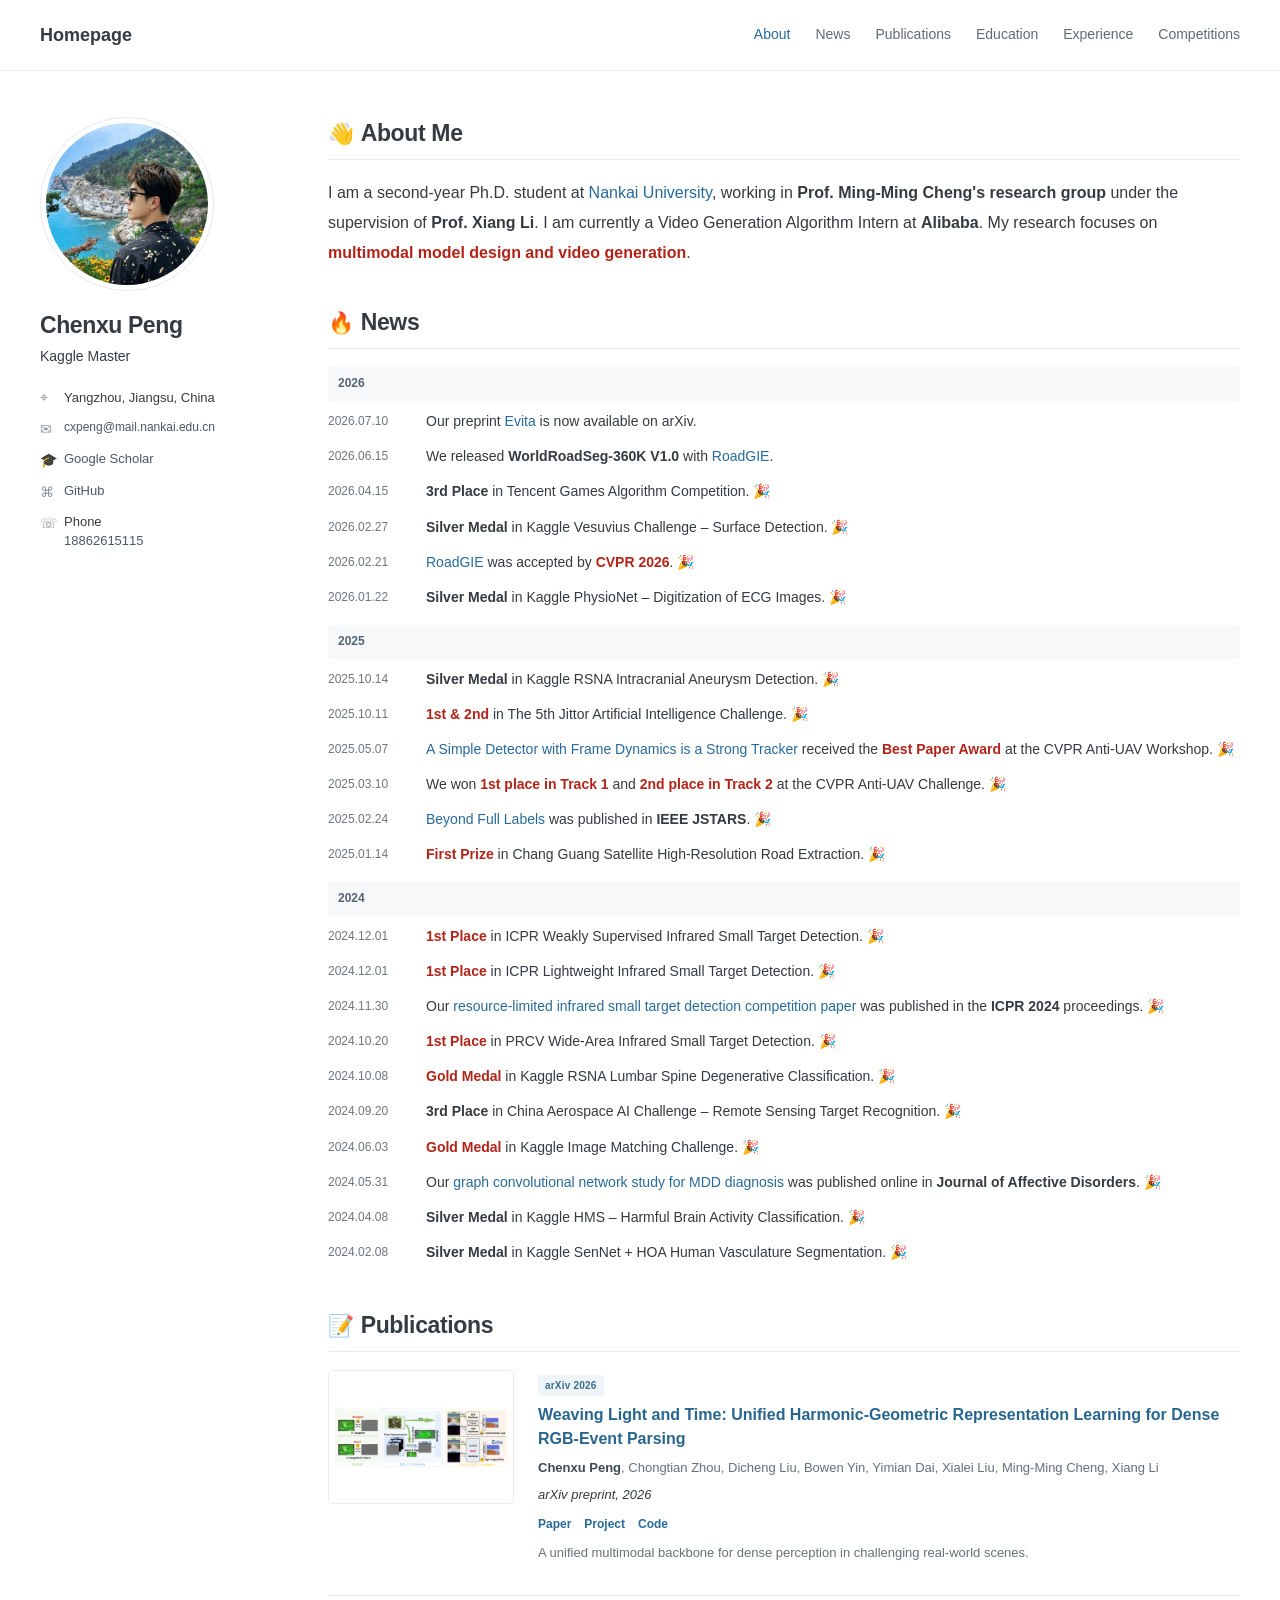
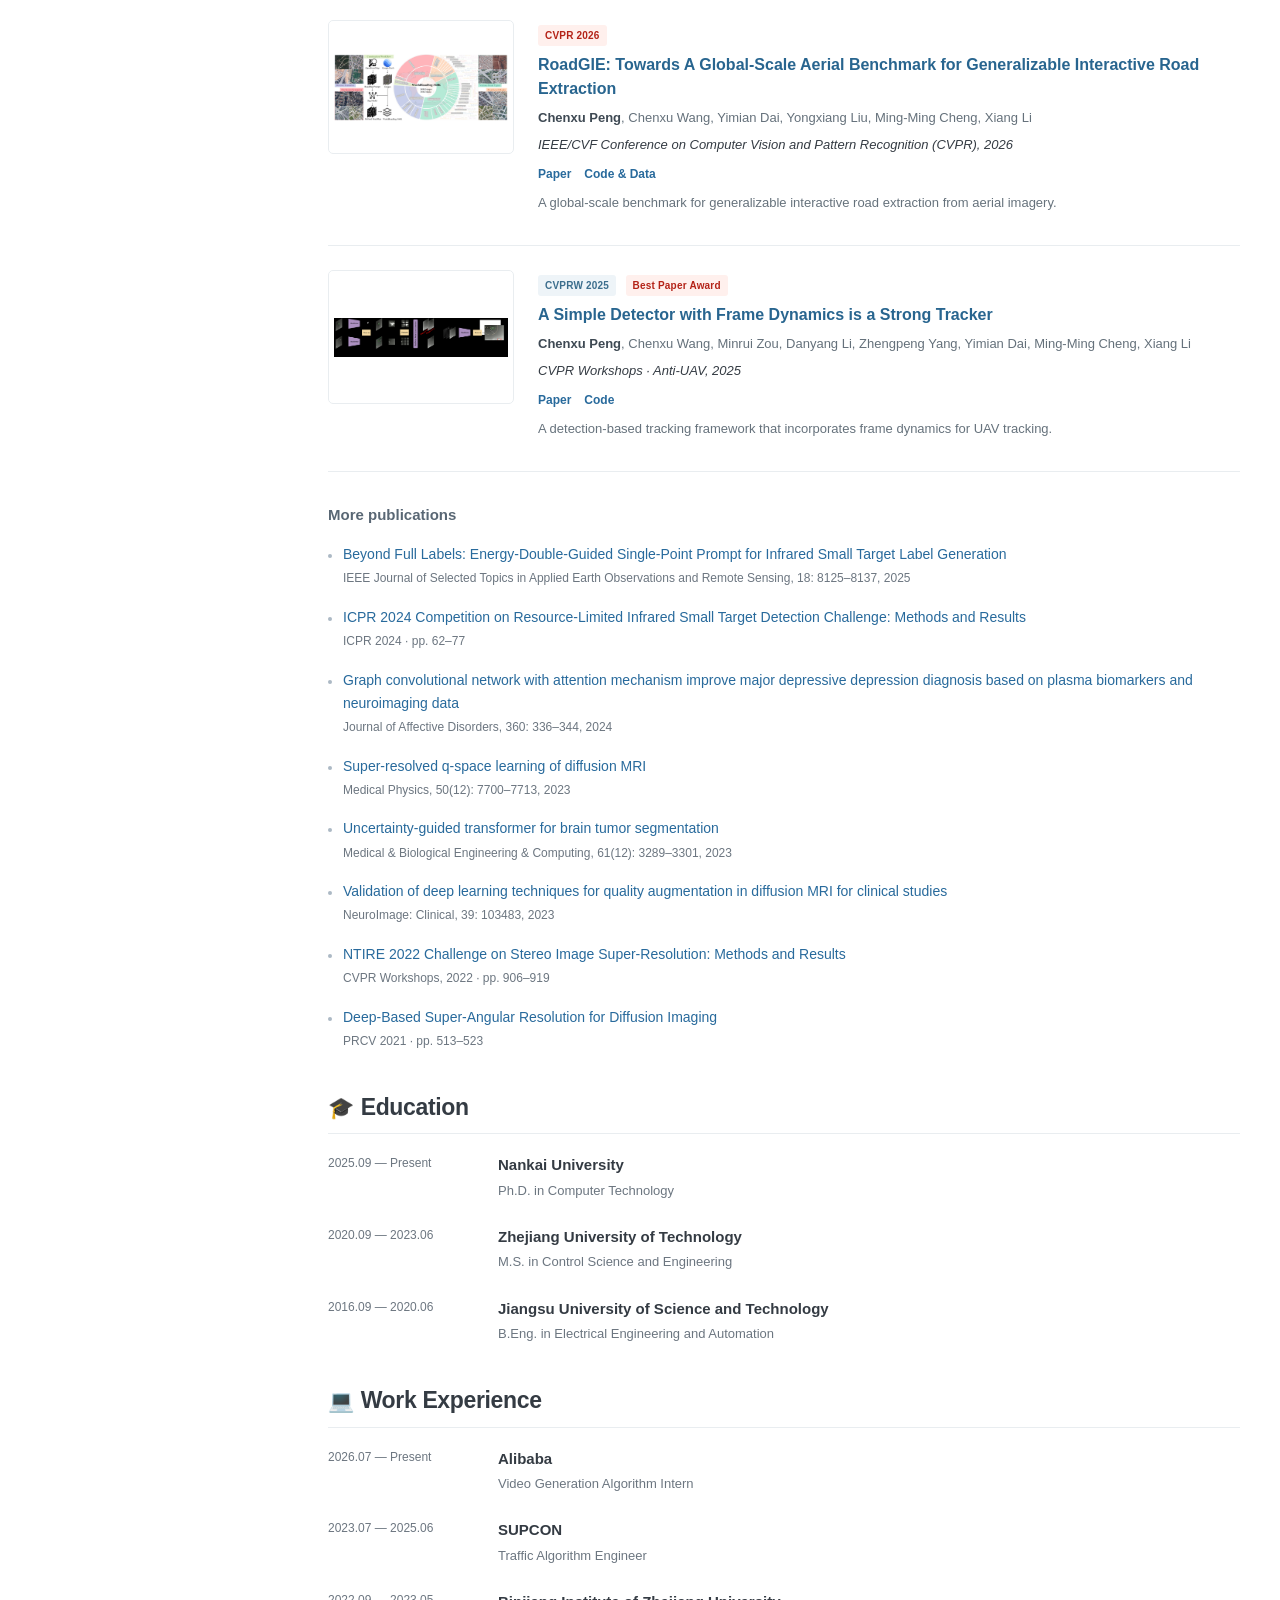
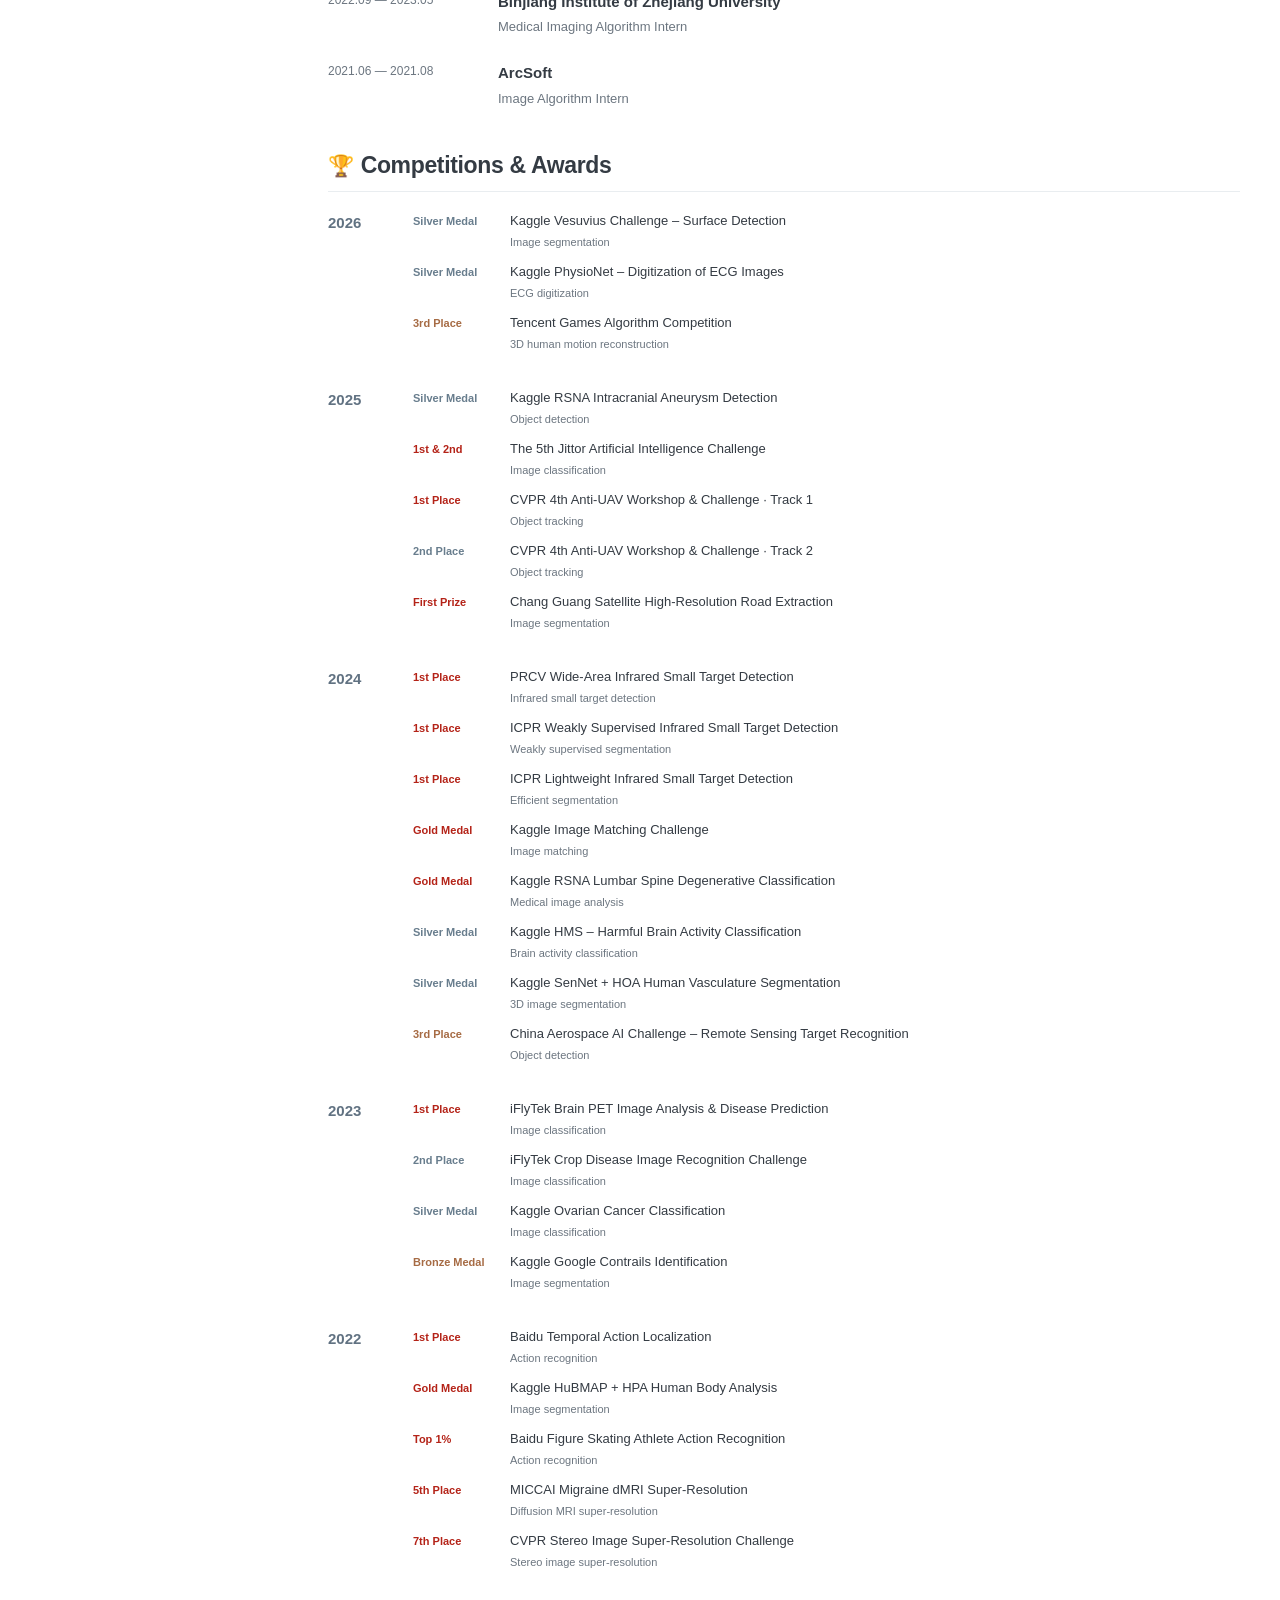
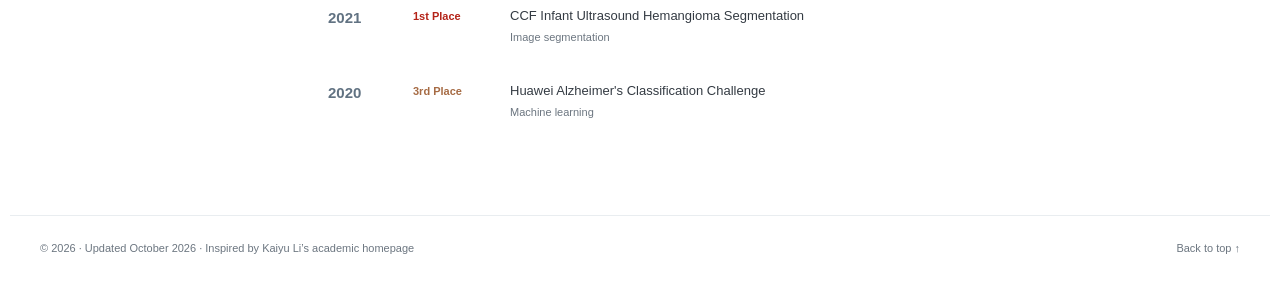
==== commit 49de555a: "Update index.html" ====
--- a/index.html
+++ b/index.html
@@ -37,7 +37,6 @@
 <aside class="profile" aria-label="Personal information">
 <img class="portrait" src="assets/images/profile.jpg" width="174" height="174" alt="Chenxu Peng">
 <h1>Chenxu Peng </h1>
-<p class="affiliation">Second-year Ph.D. Student</p>
 <p class="profile-description">Kaggle Master</p>
 <ul class="profile-links">
 <li class="location-item">
@@ -543,4 +542,4 @@
 <a class="back-top" href="#top">Back to top ↑</a>
 </footer>
 </body>
-</html>+</html>
